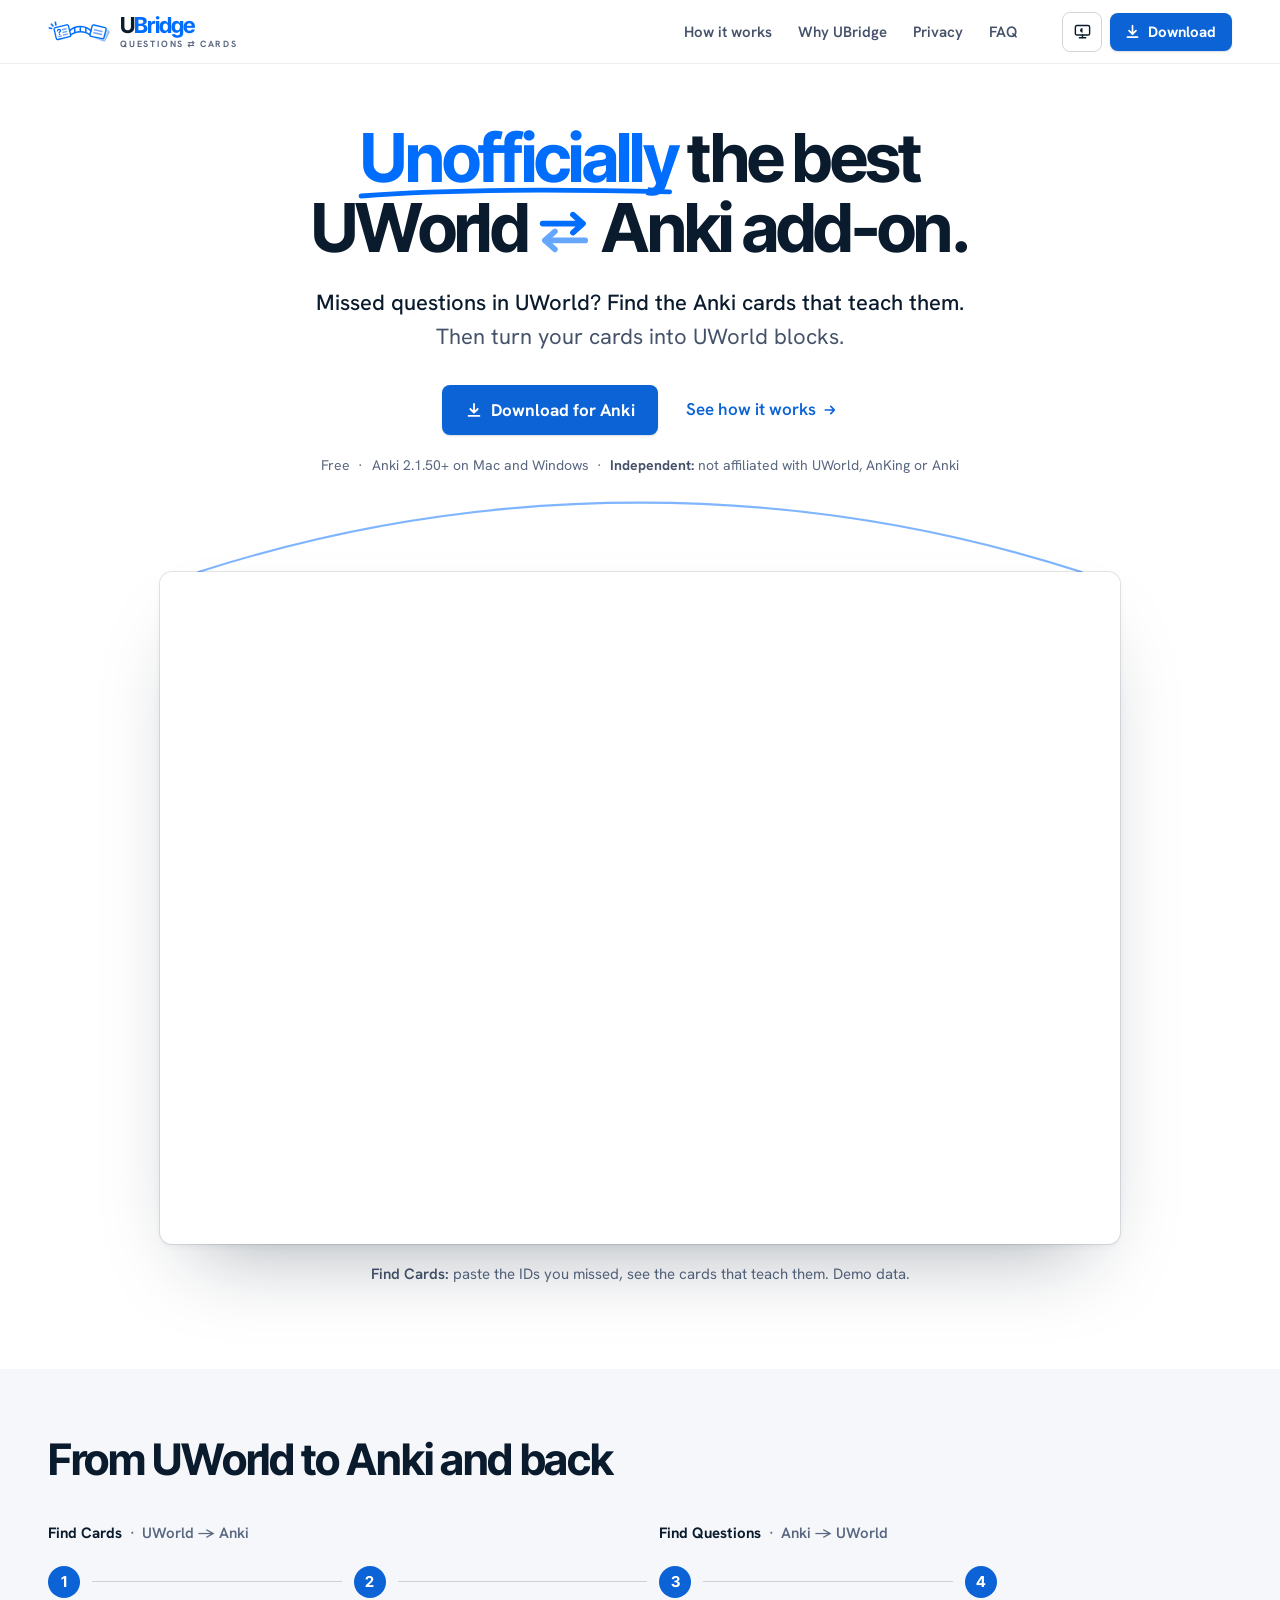
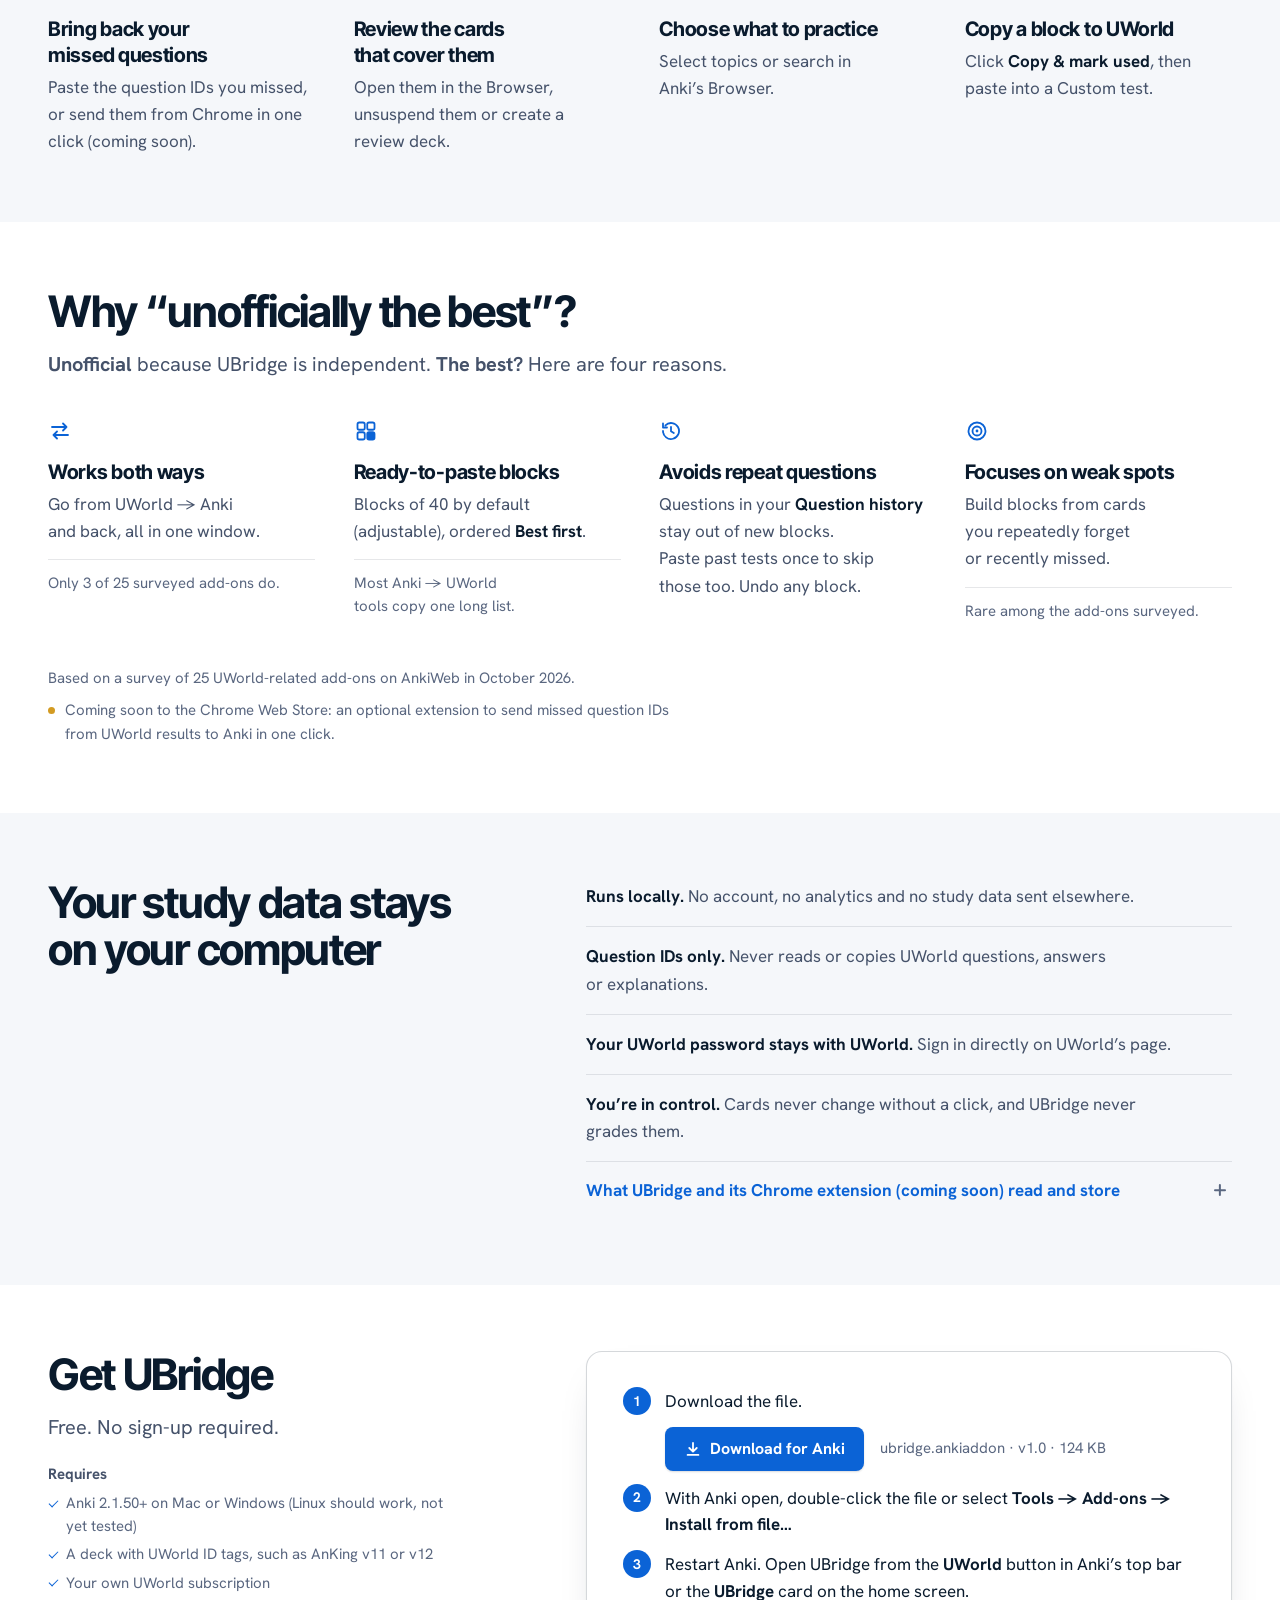
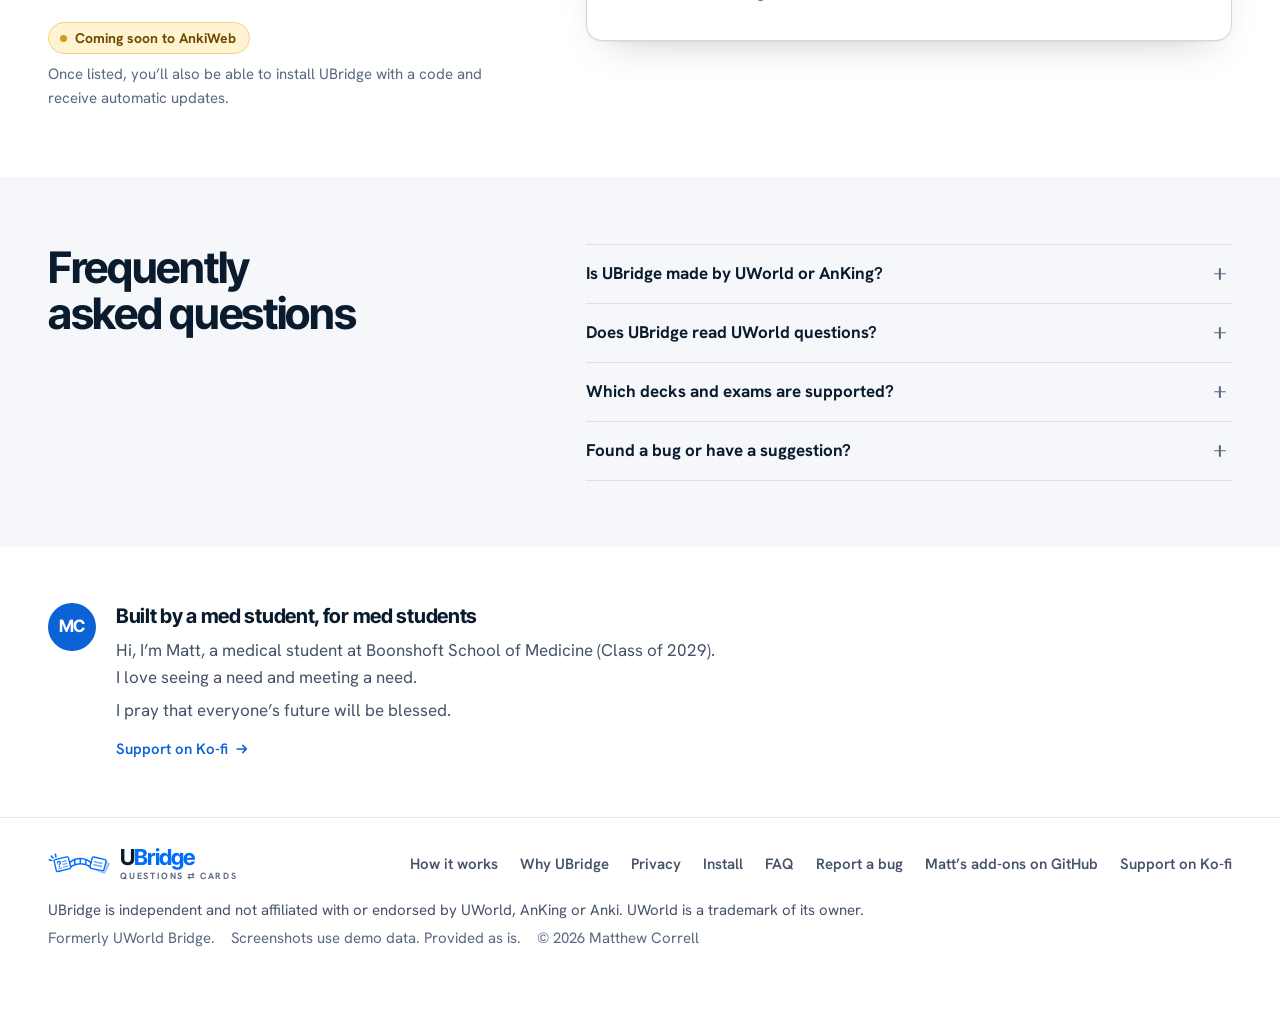
==== index.html @ 48341a90 "UWorld-first, fewer words, iPhone fixes, open at top Co-Authored-By: Claude Opus 5.5 <noreply@anthro" ====
<!doctype html>
<html lang="en">
<head>
<meta charset="utf-8">
<meta name="viewport" content="width=device-width, initial-scale=1, viewport-fit=cover">
<title>UBridge · UWorld ⇄ Anki add-on</title>
<meta name="description" content="A free Anki add-on that takes the UWorld questions you missed to the Anki cards that teach them, then turns your cards into ready-to-paste UWorld question blocks.">
<meta name="author" content="Matthew Correll">
<meta name="color-scheme" content="light dark">
<meta name="theme-color" content="#ffffff" media="(prefers-color-scheme: light)">
<meta name="theme-color" content="#08121e" media="(prefers-color-scheme: dark)">

<link rel="icon" type="image/png" sizes="32x32" href="assets/brand/favicon-32.png">
<link rel="icon" type="image/png" sizes="16x16" href="assets/brand/favicon-16.png">
<link rel="icon" type="image/png" sizes="512x512" href="assets/brand/icon-512.png">
<link rel="apple-touch-icon" sizes="180x180" href="assets/brand/apple-touch-icon.png">

<!-- GitHub Pages project site. Chat apps and social sites need the absolute og:image URL. -->
<link rel="canonical" href="https://mattccorrell-svg.github.io/ubridge/">
<meta property="og:type" content="website">
<meta property="og:site_name" content="UBridge">
<meta property="og:locale" content="en_US">
<meta property="og:url" content="https://mattccorrell-svg.github.io/ubridge/">
<meta property="og:title" content="UBridge: Unofficially the best UWorld ⇄ Anki add-on">
<meta property="og:description" content="Free and independent, not affiliated with UWorld, AnKing or Anki. Find the Anki cards behind your missed UWorld questions, then turn your cards into UWorld question blocks.">
<meta property="og:image" content="https://mattccorrell-svg.github.io/ubridge/assets/brand/og-image.png">
<meta property="og:image:type" content="image/png">
<meta property="og:image:width" content="1200">
<meta property="og:image:height" content="630">
<meta property="og:image:alt" content="UBridge logo with the line “Unofficially the best UWorld ⇄ Anki add-on” and a note: independent tool, not affiliated with UWorld, AnKing or Anki.">
<meta name="twitter:card" content="summary_large_image">
<meta name="twitter:title" content="UBridge: Unofficially the best UWorld ⇄ Anki add-on">
<meta name="twitter:description" content="Free and independent, not affiliated with UWorld, AnKing or Anki. Find the Anki cards behind your missed UWorld questions, then turn your cards into UWorld question blocks.">
<meta name="twitter:image" content="https://mattccorrell-svg.github.io/ubridge/assets/brand/og-image.png">
<meta name="twitter:image:alt" content="UBridge logo with the line “Unofficially the best UWorld ⇄ Anki add-on” and a note: independent tool, not affiliated with UWorld, AnKing or Anki.">

<link rel="preconnect" href="https://fonts.googleapis.com">
<link rel="preconnect" href="https://fonts.gstatic.com" crossorigin>
<!-- Headings use Helvetica Neue / Helvetica where the system has it; Inter Tight is the stand-in elsewhere -->
<link rel="stylesheet" href="https://fonts.googleapis.com/css2?family=Hanken+Grotesk:ital,wght@0,400..700;1,500&family=Inter+Tight:wght@600..800&family=JetBrains+Mono:wght@500..600&display=swap">
<link rel="stylesheet" href="styles.css">
<script>document.documentElement.classList.add("js");try{var t=localStorage.getItem("ub-theme");if(t==="light"||t==="dark")document.documentElement.setAttribute("data-theme",t)}catch(e){}</script>
<script src="script.js" defer></script>
</head>
<body>

<!-- Icon sprite and the UBridge mark (redrawn from assets/brand/mark.svg with theme tokens) -->
<svg class="sprite" width="0" height="0" aria-hidden="true" focusable="false">
  <defs>
    <clipPath id="ub-not-cards"><path clip-rule="evenodd" d="M-50 -50H1320V476H-50ZM151.4 148.3L385.7 90.4A15.8 15.8 0 0 1 404.9 102L450 286.5A15.8 15.8 0 0 1 438.4 305.7L202.3 362.9A15.8 15.8 0 0 1 183.2 351.2L139.8 167.3A15.8 15.8 0 0 1 151.4 148.3ZM937.1 92.8L1165.2 146.1A15.8 15.8 0 0 1 1176.9 165.6L1132.2 334.3A15.8 15.8 0 0 1 1113.6 345.7L884.3 298.2A15.8 15.8 0 0 1 872.2 278.7L918.2 104.2A15.8 15.8 0 0 1 937.1 92.8Z"/></clipPath>
    <clipPath id="ub-behind-card"><path clip-rule="evenodd" d="M-50 -50H1320V476H-50ZM943.5 65.3L1171.6 118.6A44.1 44.1 0 0 1 1204.2 172.9L1159.5 341.5A44.1 44.1 0 0 1 1107.9 373.4L878.5 325.9A44.1 44.1 0 0 1 844.8 271.4L890.8 97A44.1 44.1 0 0 1 943.5 65.3Z"/></clipPath>
  </defs>
  <symbol id="ub-mark" viewBox="0 0 1270 426">
    <g clip-path="url(#ub-behind-card)">
      <path class="mk-stack-back" d="M962.2 88.4L1240.4 193.7A33.6 33.6 0 0 1 1258.4 240.3L1176.4 400.9A33.6 33.6 0 0 1 1134.5 417L934.4 340.5A33.6 33.6 0 0 1 912.8 308.5L916.8 119.1A33.6 33.6 0 0 1 962.2 88.4Z"/>
      <path class="mk-stack-mid" d="M944.2 74.6L1224.1 165A24.8 24.8 0 0 1 1239.5 198L1164.7 379.7A24.8 24.8 0 0 1 1134.9 394.1L941.5 338.2A24.8 24.8 0 0 1 923.7 315.8L911.8 99.6A24.8 24.8 0 0 1 944.2 74.6Z"/>
    </g>
    <g class="mk-blue" fill="none">
      <g clip-path="url(#ub-not-cards)" stroke-width="30">
        <path d="M425 215A317.9 317.9 0 0 1 903 219.8" stroke-width="29.8"/>
        <path d="M448 291.6A343.9 343.9 0 0 1 877 291" stroke-width="30.9"/>
        <path d="M547.5 130.4V236.1M661.6 109.1V216.2M775.5 130V235.2"/>
      </g>
      <g stroke-width="28.3">
        <path d="M148 134.5L382.3 76.7A30 30 0 0 1 418.6 98.7L463.8 283.2A30 30 0 0 1 441.7 319.5L205.7 376.7A30 30 0 0 1 169.4 354.4L126 170.6A30 30 0 0 1 148 134.5Z"/>
        <path d="M940.3 79.1L1168.4 132.4A30 30 0 0 1 1190.6 169.3L1145.8 337.9A30 30 0 0 1 1110.8 359.6L881.4 312.1A30 30 0 0 1 858.5 275.1L904.5 100.6A30 30 0 0 1 940.3 79.1Z"/>
      </g>
      <g stroke-linecap="round">
        <path d="M151.5 23.7L160.6 76.5" stroke-width="33.1"/>
        <path d="M69 62.8L103.4 100.3" stroke-width="32.7"/>
        <path d="M25.8 139.4L74.6 151.4" stroke-width="31.7"/>
      </g>
      <path stroke-width="27.3" stroke-linecap="round" transform="translate(225 221) rotate(-15.7)" d="M-22.8 -30.3A30.8 30.8 0 0 1 35.9 -12.1C33.3 -1.2 -0.8 5.2 -0.8 21V21"/>
    </g>
    <circle class="mk-dot" cx="237.6" cy="273.3" r="14.9"/>
    <g class="mk-soft" fill="none" stroke-linecap="round">
      <path d="M297.1 176.8L370.5 157.5" stroke-width="29.9"/>
      <path d="M953.6 176.8L1106.4 211.6" stroke-width="31.9"/>
      <path d="M308.9 231.5L382.7 212" stroke-width="30"/>
      <path d="M940.3 237.9L1091 271" stroke-width="33.4"/>
      <path d="M320.1 286.5L395.4 266.6" stroke-width="30.4"/>
      <path d="M220.9 318.7L276.3 304.4" stroke-width="28.2"/>
    </g>
  </symbol>
  <symbol id="i-arrow" viewBox="0 0 20 20"><path d="M4 10h11.5M11 5.5l4.5 4.5-4.5 4.5" fill="none" stroke="currentColor" stroke-width="2" stroke-linecap="round" stroke-linejoin="round"/></symbol>
  <symbol id="i-download" viewBox="0 0 20 20"><path d="M10 3.2v9.6M5.9 8.9l4.1 4.1 4.1-4.1M4 16.6h12" fill="none" stroke="currentColor" stroke-width="2" stroke-linecap="round" stroke-linejoin="round"/></symbol>
  <symbol id="i-check" viewBox="0 0 20 20"><path d="M4.5 10.5l3.8 3.8 7.2-8.3" fill="none" stroke="currentColor" stroke-width="2.4" stroke-linecap="round" stroke-linejoin="round"/></symbol>
  <symbol id="i-copy" viewBox="0 0 20 20"><rect x="6.5" y="6.5" width="10" height="10" rx="2" fill="none" stroke="currentColor" stroke-width="1.8"/><path d="M13.5 4.5v-.5a1.5 1.5 0 0 0-1.5-1.5H5a1.5 1.5 0 0 0-1.5 1.5v7A1.5 1.5 0 0 0 5 12.5h.5" fill="none" stroke="currentColor" stroke-width="1.8"/></symbol>
  <symbol id="i-external" viewBox="0 0 20 20"><path d="M11 4h5v5M16 4l-7 7M14 12v3a1.5 1.5 0 0 1-1.5 1.5h-7A1.5 1.5 0 0 1 4 15V7.5A1.5 1.5 0 0 1 5.5 6H8" fill="none" stroke="currentColor" stroke-width="1.8" stroke-linecap="round" stroke-linejoin="round"/></symbol>
  <symbol id="i-both" viewBox="0 0 24 24"><path d="M4 8h14.5M15 4.5 18.5 8 15 11.5" fill="none" stroke="currentColor" stroke-width="1.8" stroke-linecap="round" stroke-linejoin="round"/><path d="M20 16H5.5M9 12.5 5.5 16 9 19.5" fill="none" stroke="currentColor" stroke-width="1.8" stroke-linecap="round" stroke-linejoin="round"/></symbol>
  <symbol id="i-blocks" viewBox="0 0 24 24"><rect x="3.5" y="3.5" width="7.25" height="7.25" rx="1.8" fill="none" stroke="currentColor" stroke-width="1.8"/><rect x="13.25" y="3.5" width="7.25" height="7.25" rx="1.8" fill="none" stroke="currentColor" stroke-width="1.8"/><rect x="3.5" y="13.25" width="7.25" height="7.25" rx="1.8" fill="none" stroke="currentColor" stroke-width="1.8"/><rect x="13.25" y="13.25" width="7.25" height="7.25" rx="1.8" fill="currentColor" stroke="currentColor" stroke-width="1.8"/></symbol>
  <symbol id="i-history" viewBox="0 0 24 24"><path d="M4 12a8 8 0 1 0 2.4-5.7M4 4.5V8.5h4" fill="none" stroke="currentColor" stroke-width="1.8" stroke-linecap="round" stroke-linejoin="round"/><path d="M12 8v4.3l2.8 1.8" fill="none" stroke="currentColor" stroke-width="1.8" stroke-linecap="round" stroke-linejoin="round"/></symbol>
  <symbol id="i-target" viewBox="0 0 24 24"><circle cx="12" cy="12" r="8.5" fill="none" stroke="currentColor" stroke-width="1.8"/><circle cx="12" cy="12" r="4.5" fill="none" stroke="currentColor" stroke-width="1.8"/><circle cx="12" cy="12" r="1.4" fill="currentColor"/></symbol>
</svg>

<a class="skip-link" href="#main">Skip to main content</a>

<!-- ======================= nav ======================= -->
<header class="site-header" id="top">
  <div class="container header-inner">
    <a class="wordmark" href="#top" aria-label="UBridge, back to top">
      <svg class="wm-mark" viewBox="0 0 1270 426" aria-hidden="true" focusable="false"><use href="#ub-mark"/></svg>
      <span class="wm-text" aria-hidden="true">
        <span class="wm-name"><span class="wm-u">U</span><span class="wm-b">Bridge</span></span>
        <span class="wm-tag">Questions <span class="wm-arrows">⇄</span> Cards</span>
      </span>
    </a>
    <nav class="site-nav" id="nav" aria-label="Main">
      <ul class="nav-links" id="nav-menu">
        <li><a href="#how-it-works">How it works</a></li>
        <li><a href="#compare">Why UBridge</a></li>
        <li><a href="#privacy">Privacy</a></li>
        <li><a href="#faq">FAQ</a></li>
      </ul>
    </nav>
    <div class="header-actions">
      <button class="icon-btn theme-toggle" type="button" data-mode="system" aria-label="Theme: match system" title="Change theme">
        <svg class="ti ti-system" viewBox="0 0 24 24" aria-hidden="true"><rect x="3" y="4.5" width="18" height="12" rx="2" fill="none" stroke="currentColor" stroke-width="1.8"/><path d="M8 20h8M12 16.5V20" stroke="currentColor" stroke-width="1.8" stroke-linecap="round"/><path d="M12 7.5a3 3 0 0 0 0 6z" fill="currentColor"/></svg>
        <svg class="ti ti-light" viewBox="0 0 24 24" aria-hidden="true"><circle cx="12" cy="12" r="4" fill="none" stroke="currentColor" stroke-width="1.8"/><path d="M12 2.5v2M12 19.5v2M2.5 12h2M19.5 12h2M5.3 5.3l1.4 1.4M17.3 17.3l1.4 1.4M5.3 18.7l1.4-1.4M17.3 6.7l1.4-1.4" stroke="currentColor" stroke-width="1.8" stroke-linecap="round"/></svg>
        <svg class="ti ti-dark" viewBox="0 0 24 24" aria-hidden="true"><path d="M19.5 14.5A8 8 0 0 1 9.5 4.5a8 8 0 1 0 10 10z" fill="none" stroke="currentColor" stroke-width="1.8" stroke-linejoin="round"/></svg>
      </button>
      <a class="btn btn-primary btn-sm btn-dl" data-href="downloadUrl" href="downloads/ubridge.ankiaddon" download="ubridge.ankiaddon" data-dl data-when="dl-b" aria-label="Download UBridge for Anki"><svg aria-hidden="true"><use href="#i-download"/></svg>Download</a>
      <a class="btn btn-primary btn-sm" href="#install" data-when="dl-a" hidden>Get UBridge</a>
      <button class="icon-btn menu-toggle" type="button" aria-expanded="false" aria-controls="nav-menu" aria-label="Menu">
        <svg class="mi-open" viewBox="0 0 24 24" aria-hidden="true"><path d="M4 7h16M4 12h16M4 17h16" stroke="currentColor" stroke-width="1.9" stroke-linecap="round"/></svg>
        <svg class="mi-close" viewBox="0 0 24 24" aria-hidden="true"><path d="M6 6l12 12M18 6 6 18" stroke="currentColor" stroke-width="1.9" stroke-linecap="round"/></svg>
      </button>
    </div>
  </div>
</header>

<main id="main" tabindex="-1">

<!-- ======================= hero ======================= -->
<section class="hero" id="hero" aria-labelledby="hero-title">
  <span class="anchor-alias" id="proof" aria-hidden="true"></span>
  <div class="container hero-copy">
    <h1 id="hero-title">
      <span class="h1-line"><span class="w h1-accent" style="--w:0">Unofficially<svg class="swoosh" viewBox="0 0 230 10" preserveAspectRatio="none" aria-hidden="true" focusable="false"><path pathLength="1" d="M3 7.4C55 3.2 130 1.9 227 4.4"/></svg></span> <span class="w" style="--w:1">the</span> <span class="w" style="--w:2">best</span></span>
      <span class="h1-line"><span class="w" style="--w:3">UWorld</span> <span class="w h1-arrows" style="--w:4" aria-hidden="true"><svg viewBox="0 0 48 40"><path d="M5 13h36M32 5l9 8-9 8" fill="none" stroke="currentColor" stroke-width="5" stroke-linecap="round" stroke-linejoin="round"/><path d="M43 28H7m9-8-9 8 9 8" fill="none" stroke="currentColor" stroke-width="5" stroke-linecap="round" stroke-linejoin="round" opacity=".6"/></svg></span><span class="visually-hidden">and</span> <span class="w" style="--w:5">Anki</span> <span class="w" style="--w:6">add-on.</span></span>
    </h1>
    <p class="hero-lead"><span class="lead-1"><span class="lead-q">Missed questions in UWorld?</span> <span class="lead-a">Find the Anki cards that teach them.</span></span> <span class="lead-2">Then turn your cards <span class="nobr">into UWorld blocks.</span></span></p>

    <!-- With the file to download (UB_CONFIG.downloadUrl) -->
    <div class="hero-ctas" data-when="dl-b">
      <a class="btn btn-primary btn-lg btn-cta" data-href="downloadUrl" href="downloads/ubridge.ankiaddon" download="ubridge.ankiaddon" data-dl><svg aria-hidden="true"><use href="#i-download"/></svg>Download for Anki</a>
      <a class="arrow-link hero-more" href="#how-it-works">See how it works<svg class="arrow" aria-hidden="true"><use href="#i-arrow"/></svg></a>
    </div>

    <!-- Without a file to download: AnkiWeb only -->
    <div class="hero-ctas" data-when="dl-a anki-a" hidden>
      <a class="btn btn-primary btn-lg btn-cta" href="#how-it-works">See how it works<svg class="arrow" aria-hidden="true"><use href="#i-arrow"/></svg></a>
      <span class="soon-pill">Coming soon to AnkiWeb</span>
    </div>
    <div class="hero-ctas" data-when="dl-a anki-b" hidden>
      <a class="btn btn-primary btn-lg btn-cta" href="#install">Get the install code<svg class="arrow" aria-hidden="true"><use href="#i-arrow"/></svg></a>
      <a class="arrow-link hero-more" href="#how-it-works">See how it works<svg class="arrow" aria-hidden="true"><use href="#i-arrow"/></svg></a>
    </div>
    <!-- The independence note (the "Unofficially" in the headline) and the facts, as one quiet line -->
    <ul class="facts" aria-label="About UBridge">
      <li>Free</li>
      <li>Anki 2.1.50+ on Mac and Windows</li>
      <li class="fact-indep"><strong>Independent:</strong> not affiliated with UWorld, AnKing or&nbsp;Anki</li>
    </ul>
  </div>

  <div class="container hero-visual">
    <div class="hero-shot">
      <!-- One quiet touch of the logo's bridge: a thin arch over the window -->
      <svg class="hero-arc" viewBox="0 0 1000 100" aria-hidden="true" focusable="false"><path pathLength="1" d="M40 96A1500 1500 0 0 1 960 96"/></svg>
      <!-- Phones get just the right-hand panel (74 cards found, topics), big enough to read at a glance -->
      <figure class="win">
        <picture class="only-light">
          <source media="(max-width: 599px)" type="image/webp" srcset="assets/screens/find-cards-panel-light@2x.webp 1508w" sizes="92vw" width="754" height="528">
          <source media="(max-width: 599px)" srcset="assets/screens/find-cards-panel-light@2x.png 1508w" sizes="92vw" width="754" height="528">
          <source type="image/webp" srcset="assets/screens/find-cards-light@1200.webp 1200w, assets/screens/find-cards-light@2x.webp 2400w"
                  sizes="(max-width: 599px) 92vw, (max-width: 1100px) 88vw, 960px">
          <img src="assets/screens/find-cards-light@2x.png" width="1200" height="906" loading="lazy" fetchpriority="high" decoding="async"
               alt="UBridge’s Find Cards tab: 74 Anki cards found from 12 pasted UWorld question IDs, with a Show in Browser button and the topics those cards cover.">
        </picture>
        <picture class="only-dark">
          <source media="(max-width: 599px)" type="image/webp" srcset="assets/screens/find-cards-panel-dark@2x.webp 1508w" sizes="92vw" width="754" height="528">
          <source media="(max-width: 599px)" srcset="assets/screens/find-cards-panel-dark@2x.png 1508w" sizes="92vw" width="754" height="528">
          <source type="image/webp" srcset="assets/screens/find-cards-dark@1200.webp 1200w, assets/screens/find-cards-dark@2x.webp 2400w"
                  sizes="(max-width: 599px) 92vw, (max-width: 1100px) 88vw, 960px">
          <img src="assets/screens/find-cards-dark@2x.png" width="1200" height="906" loading="lazy" fetchpriority="high" decoding="async"
               alt="UBridge’s Find Cards tab: 74 Anki cards found from 12 pasted UWorld question IDs, with a Show in Browser button and the topics those cards cover.">
        </picture>
      </figure>
      <!-- Both copies are lazy so the other theme's never downloads; the one on show loads right away -->
      <script>document.querySelectorAll(".hero-shot img").forEach(function (i) { if (i.offsetParent) i.loading = "eager"; });</script>
      <p class="hero-caption"><span class="ui">Find Cards:</span> paste the IDs you missed, see the cards that teach them. Demo data.</p>
    </div>
  </div>
</section>

<!-- ======================= how it works ======================= -->
<section class="section section--alt how" id="how-it-works" aria-labelledby="how-title">
  <span class="anchor-alias" id="loop" aria-hidden="true"></span><span class="anchor-alias" id="two-ways" aria-hidden="true"></span>
  <div class="container" data-stagger="110">
    <div class="section-head">
      <h2 class="r" id="how-title">From UWorld to Anki and back</h2>
    </div>

    <div class="steps">
      <div class="step-group">
        <h3 class="group-label r" id="fc-title"><span class="ui">Find Cards</span><span class="sep" aria-hidden="true">·</span><span class="visually-hidden">: </span><span class="dir">UWorld&nbsp;<span aria-hidden="true">→</span><span class="visually-hidden">to</span> Anki</span></h3>
        <ol class="step-list" aria-labelledby="fc-title">
          <li class="step r"><span class="step-num" aria-hidden="true">1</span><h4>Bring back your missed questions</h4><p>Paste the question IDs you missed, or send them from Chrome in one click<span data-when="chrome-a"> (coming soon)</span>.</p></li>
          <li class="step r"><span class="step-num" aria-hidden="true">2</span><h4>Review the cards that cover them</h4><p>Open them in the Browser, unsuspend them or create a review deck.</p></li>
        </ol>
      </div>
      <div class="step-group">
        <h3 class="group-label r" id="fq-title"><span class="ui">Find Questions</span><span class="sep" aria-hidden="true">·</span><span class="visually-hidden">: </span><span class="dir">Anki&nbsp;<span aria-hidden="true">→</span><span class="visually-hidden">to</span> UWorld</span></h3>
        <ol class="step-list" start="3" aria-labelledby="fq-title">
          <li class="step r"><span class="step-num" aria-hidden="true">3</span><h4>Choose what to practice</h4><p>Select topics or search in Anki’s Browser.</p></li>
          <li class="step r"><span class="step-num" aria-hidden="true">4</span><h4>Copy a block to UWorld</h4><p>Click <span class="ui">Copy &amp; mark used</span>, then paste into a Custom test.</p></li>
        </ol>
      </div>
    </div>
  </div>
</section>

<!-- ======================= why the best (old #features, #extension links land here too) ======================= -->
<section class="section why" id="compare" aria-labelledby="why-title">
  <span class="anchor-alias" id="features" aria-hidden="true"></span><span class="anchor-alias" id="extension" aria-hidden="true"></span>
  <div class="container">
    <div class="section-head">
      <h2 class="r" id="why-title">Why “unofficially the best”?</h2>
      <p class="lead r"><strong>Unofficial</strong> because UBridge is independent. <strong>The best?</strong> Here are four reasons.</p>
    </div>
    <ul class="why-grid">
      <li class="why-item r">
        <svg class="f-icon" aria-hidden="true"><use href="#i-both"/></svg>
        <h3>Works both ways</h3>
        <p>Go from UWorld&nbsp;<span aria-hidden="true">→</span><span class="visually-hidden">to</span> Anki and back, all in one window.</p>
        <p class="vs">Only 3 of 25 surveyed add-ons do.</p>
      </li>
      <li class="why-item r">
        <svg class="f-icon" aria-hidden="true"><use href="#i-blocks"/></svg>
        <h3>Ready-to-paste blocks</h3>
        <p>Blocks of 40 by default (adjustable), ordered <span class="ui">Best first</span>.</p>
        <p class="vs">Most Anki&nbsp;<span aria-hidden="true">→</span><span class="visually-hidden">to</span> UWorld tools copy one long list.</p>
      </li>
      <li class="why-item r">
        <svg class="f-icon" aria-hidden="true"><use href="#i-history"/></svg>
        <h3>Avoids repeat questions</h3>
        <p>Questions in your <span class="ui">Question&nbsp;history</span> stay out of new blocks. Paste past tests once to skip those too. Undo any block.</p>
      </li>
      <li class="why-item r">
        <svg class="f-icon" aria-hidden="true"><use href="#i-target"/></svg>
        <h3>Focuses on weak spots</h3>
        <p>Build blocks from cards you repeatedly forget or recently missed.</p>
        <p class="vs">Rare among the add-ons surveyed.</p>
      </li>
    </ul>
    <div class="why-notes r">
      <p>Based on a survey of 25 UWorld-related add-ons on AnkiWeb in October 2026.</p>
      <p class="soon-note" data-when="chrome-a">Coming soon to the Chrome Web Store: an optional extension to send missed question IDs from UWorld results to Anki in one click.</p>
      <p class="soon-note soon-note--live" data-when="chrome-b" hidden><span>Also free: the optional Chrome extension sends missed question IDs from UWorld results to Anki in one click. <a data-href="chromeStoreUrl" href="#install" target="_blank" rel="noopener">Add to Chrome<span class="visually-hidden"> (opens the Chrome Web Store)</span></a></span></p>
    </div>
  </div>
</section>

<!-- ======================= privacy ======================= -->
<section class="section section--alt privacy" id="privacy" aria-labelledby="privacy-title">
  <div class="container split">
    <div class="split-head">
      <h2 class="r" id="privacy-title">Your study data stays on your computer</h2>
    </div>
    <div class="split-body">
      <ul class="promises">
        <li class="r"><strong>Runs locally.</strong> No account, no analytics and no study data sent elsewhere.</li>
        <li class="r"><strong>Question IDs only.</strong> Never reads or copies UWorld questions, answers or explanations.</li>
        <li class="r"><strong>Your UWorld password stays with UWorld.</strong> Sign in directly on UWorld’s page.</li>
        <li class="r"><strong>You’re in control.</strong> Cards never change without a click, and UBridge never grades them.</li>
      </ul>
      <details class="disclosure r" id="privacy-extension">
        <summary><span>What UBridge and its Chrome extension<span data-when="chrome-a"> (coming soon)</span> read and store</span><span class="pm" aria-hidden="true"></span></summary>
        <div class="disclosure-body">
          <p>When clicked, the extension reads question IDs and whether each was right, wrong or marked. To identify logged tests, it also reads each test’s name, ID and date, plus the UWorld subscription number in the page URL, from UWorld’s results and Previous Tests pages. It never stores or sends question text, answers or explanations, and communicates only with Anki on your computer.</p>
          <p>Button settings are stored in Chrome and may sync with your Google account if Chrome sync is enabled. Chrome also stores locally: recent UWorld test names and dates, so sent tests retain their dates; logged-test records, so status dots remain visible when Anki is closed (set <span class="ui">Logged marks</span> to Off in the popup to delete them); and your UWorld course URL. Question IDs are not stored.</p>
          <p>The connection requires enabling <span class="ui">Connect the UBridge Chrome extension</span> in UBridge’s <span class="ui">Settings</span>. It listens only on <span class="mono">127.0.0.1</span>, responds only to the UBridge extension and cannot add, edit or delete cards.</p>
          <p>In UBridge, Question history is saved locally. The optional UWorld window retains your UWorld sign-in on this computer. On shared computers, use UWorld in your regular browser instead.</p>
        </div>
      </details>
    </div>
  </div>
</section>

<!-- ======================= install ======================= -->
<section class="section install" id="install" aria-labelledby="install-title">
  <div class="container split">
    <div class="split-head">
      <h2 class="r" id="install-title">Get UBridge</h2>
      <p class="lead r">Free. No sign-up required.</p>
      <div class="requirements r">
        <p><strong>Requires</strong></p>
        <ul>
          <li>Anki 2.1.50+ on Mac or Windows (Linux should work, not yet&nbsp;tested)</li>
          <li>A deck with UWorld ID tags, such as AnKing v11&nbsp;or&nbsp;v12</li>
          <li>Your own UWorld subscription</li>
        </ul>
      </div>
    </div>

    <div class="split-body">
      <div class="install-card install-card--anki r r--lift">
        <!-- On AnkiWeb (UB_CONFIG.ankiwebId): the install code comes first, since that copy updates itself -->
        <div class="state" data-when="anki-b" hidden>
          <span class="badge badge--live">On AnkiWeb, with automatic updates</span>
          <div class="code-box">
            <code id="install-code" data-fill="ankiwebId"></code>
            <button class="btn btn-primary copy-btn" type="button" data-copy-target="install-code" aria-label="Copy install code">
              <svg class="copy-icon" aria-hidden="true"><use href="#i-copy"/></svg>
              <svg class="ok-icon" aria-hidden="true"><use href="#i-check"/></svg>
              <span class="copy-label">Copy code</span>
            </button>
          </div>
          <p class="copy-status" role="status" aria-live="polite"></p>
          <ol class="install-steps">
            <li>In Anki, open <b>Tools&nbsp;<span aria-hidden="true">→</span><span class="visually-hidden">to</span> <span class="nobr">Add-ons&nbsp;<span aria-hidden="true">→</span></span><span class="visually-hidden">to</span> Get&nbsp;Add-ons…</b></li>
            <li>Paste code <b class="mono" data-fill="ankiwebId"></b> and click <b>OK</b>.</li>
            <li>Restart Anki. Open UBridge from the <b>UWorld</b> button in Anki’s top bar or the <b>UBridge</b> card on the home screen.</li>
          </ol>
          <div class="card-links">
            <a data-href="ankiweb" href="#install" target="_blank" rel="noopener">View on AnkiWeb <svg aria-hidden="true"><use href="#i-external"/></svg></a>
          </div>
          <p class="small-note">Installed UBridge from a file before? Install it from AnkiWeb and the old copy steps aside. Your Question history comes along.</p>
        </div>

        <!-- The file (UB_CONFIG.downloadUrl) -->
        <div class="state" data-when="dl-b">
          <h3 class="state-label" data-when="anki-b" hidden>Or install it from the file</h3>
          <ol class="install-steps install-steps--dl">
            <li>
              <span>Download the file.</span>
              <span class="dl-row">
                <a class="btn btn-primary" data-href="downloadUrl" href="downloads/ubridge.ankiaddon" download="ubridge.ankiaddon" data-dl><svg aria-hidden="true"><use href="#i-download"/></svg>Download for Anki</a>
                <span class="dl-file">ubridge.ankiaddon · v<span data-fill="downloadVersion">1.0</span> · <span data-fill="downloadSize">124 KB</span></span>
              </span>
            </li>
            <li>With Anki open, double-click the file or select <b>Tools&nbsp;<span aria-hidden="true">→</span><span class="visually-hidden">to</span> <span class="nobr">Add-ons&nbsp;<span aria-hidden="true">→</span></span><span class="visually-hidden">to</span> Install&nbsp;from&nbsp;file…</b></li>
            <li>Restart Anki. Open UBridge from the <b>UWorld</b> button in Anki’s top bar or the <b>UBridge</b> card on the home screen.</li>
          </ol>
          <p class="dl-status" role="status" aria-live="polite"></p>
        </div>

        <!-- Not on AnkiWeb, and no file to download -->
        <div class="state" data-when="dl-a anki-a" hidden>
          <span class="soon-pill">Coming soon to AnkiWeb</span>
          <p class="body">When it’s on AnkiWeb, the install code will appear right here.</p>
        </div>
      </div>

      <!-- The Chrome extension, once it's on the Chrome Web Store (UB_CONFIG.chromeStoreUrl) -->
      <div class="ext-install r" data-when="chrome-b" hidden>
        <h3>Optional: UBridge for Chrome</h3>
        <ol class="install-steps">
          <li>Add UBridge to Chrome from the Chrome Web Store.</li>
          <li>In Anki, open <b>UBridge&nbsp;<span aria-hidden="true">→</span><span class="visually-hidden">to</span> Settings…</b> and turn on <b>Connect the UBridge Chrome extension</b>.</li>
          <li>With Anki open, click the UBridge icon in Chrome. It should say <b>Connected to Anki</b>.</li>
        </ol>
        <a class="btn btn-secondary" data-href="chromeStoreUrl" href="#install" target="_blank" rel="noopener">Add to Chrome <svg aria-hidden="true"><use href="#i-external"/></svg></a>
        <p class="small-note">Free and optional. Works with Chrome 102 or newer.</p>
        <p class="small-note" data-when="anki-b">Not connecting? Update UBridge in Anki with <b>Tools&nbsp;<span aria-hidden="true">→</span><span class="visually-hidden">to</span> <span class="nobr">Add-ons&nbsp;<span aria-hidden="true">→</span></span><span class="visually-hidden">to</span> Check for Updates</b>.</p>
        <p class="small-note" data-when="dl-b anki-a">Not connecting? Download UBridge again, install it the same way, then restart Anki.</p>
      </div>
    </div>

    <!-- Not on AnkiWeb yet (beside the card on wide screens, under it on phones) -->
    <p class="soon-line r" data-when="dl-b anki-a"><span class="soon-pill">Coming soon to AnkiWeb</span> <span>Once listed, you’ll also be able to install UBridge with a code and receive automatic updates.</span></p>
  </div>
</section>

<!-- ======================= faq ======================= -->
<section class="section section--alt faq" id="faq" aria-labelledby="faq-title">
  <div class="container split">
    <div class="split-head">
      <h2 class="r" id="faq-title">Frequently asked questions</h2>
    </div>
    <div class="split-body faq-list">
      <details class="r">
        <summary>Is UBridge made by UWorld or AnKing?<span class="pm" aria-hidden="true"></span></summary>
        <div class="faq-body"><p>No. UBridge is an independent tool built by a med student, not affiliated with or endorsed by UWorld, AnKing or Anki. It uses only the UWorld question IDs already tagged in your deck.</p></div>
      </details>
      <details class="r">
        <summary>Does UBridge read UWorld questions?<span class="pm" aria-hidden="true"></span></summary>
        <div class="faq-body"><p>No. The add-on never reads, copies or stores UWorld questions, answers or explanations. It uses only question IDs from your cards’ tags. The Chrome extension<span data-when="chrome-a"> (coming soon)</span> reads question IDs and whether each was right, wrong or marked, never question text. See <a href="#privacy-extension">Privacy</a> for everything it reads and stores.</p></div>
      </details>
      <details class="r">
        <summary>Which decks and exams are supported?<span class="pm" aria-hidden="true"></span></summary>
        <div class="faq-body"><p>Any deck with notes tagged by UWorld question ID. AnKing’s UWorld tags for Step 1, Step 2 CK, Step 3, COMLEX and MCAT work without setup, including v11 and v12 Step decks. Using different tags? Configure them in <b>Settings&nbsp;<span aria-hidden="true">→</span><span class="visually-hidden">to</span> Advanced options</b>. UWorld only; no AMBOSS or NBME support. Runs in desktop Anki, not AnkiMobile, AnkiDroid or AnkiWeb. Nothing appears during card reviews.</p></div>
      </details>
      <details class="r">
        <summary>Found a bug or have a suggestion?<span class="pm" aria-hidden="true"></span></summary>
        <div class="faq-body"><p><a data-href="issuesUrl" href="https://github.com/mattccorrell-svg/anki-addons/issues">Open a GitHub issue</a> so I can respond. Include your Anki version and the steps you took.</p></div>
      </details>
    </div>
  </div>
</section>

<!-- ======================= creator ======================= -->
<section class="section creator" id="creator" aria-labelledby="creator-title">
  <div class="container creator-inner r">
    <span class="avatar" aria-hidden="true">MC</span>
    <div class="creator-text">
      <h2 class="creator-title" id="creator-title">Built by a med student, for med students</h2>
      <p class="note">Hi, I’m Matt, a medical student at Boonshoft School of Medicine (Class of 2029). <span class="line">I love seeing a need and meeting a need.</span></p>
      <p class="faith">I pray that everyone’s future will be blessed.</p>
      <p class="support"><a class="arrow-link" data-href="kofiUrl" href="https://ko-fi.com/mccorrell" target="_blank" rel="noopener">Support on Ko-fi<svg class="arrow" aria-hidden="true"><use href="#i-arrow"/></svg></a></p>
    </div>
  </div>
</section>

</main>

<!-- ======================= footer ======================= -->
<footer class="site-footer" id="footer">
  <div class="container">
    <div class="footer-top">
      <a class="wordmark" href="#top" aria-label="UBridge, back to top">
        <svg class="wm-mark" viewBox="0 0 1270 426" aria-hidden="true" focusable="false"><use href="#ub-mark"/></svg>
        <span class="wm-text" aria-hidden="true">
          <span class="wm-name"><span class="wm-u">U</span><span class="wm-b">Bridge</span></span>
          <span class="wm-tag">Questions <span class="wm-arrows">⇄</span> Cards</span>
        </span>
      </a>
      <nav aria-label="Footer">
        <ul class="footer-links">
          <li><a href="#how-it-works">How it works</a></li>
          <li><a href="#compare">Why UBridge</a></li>
          <li><a href="#privacy">Privacy</a></li>
          <li><a href="#install">Install</a></li>
          <li><a href="#faq">FAQ</a></li>
          <li><a data-href="issuesUrl" href="https://github.com/mattccorrell-svg/anki-addons/issues">Report a bug</a></li>
          <li><a data-href="githubUrl" href="https://github.com/mattccorrell-svg/anki-addons">Matt’s add-ons on GitHub</a></li>
          <li><a data-href="kofiUrl" href="https://ko-fi.com/mccorrell">Support on Ko-fi</a></li>
        </ul>
      </nav>
    </div>
    <div class="footer-legal">
      <p class="disclaimer">UBridge is independent and not affiliated with or endorsed by UWorld, AnKing or Anki. UWorld is a trademark of its owner.</p>
      <p class="small"><span>Formerly UWorld Bridge.</span> <span>Screenshots use demo data. Provided as is.</span> <span>© 2026 Matthew Correll</span></p>
    </div>
  </div>
</footer>

</body>
</html>
---- styles.css ----
/* ==========================================================================
   UBridge
   Calm by design: whitespace separates things, one blue accent, few frames
   (the hero window and the install card).
   The page moves gently: the hero plays once on load, and sections fade up
   as they scroll in (see "Motion" at the end).
   ========================================================================== */

:root {
  /* ---- Page (light) ---- */
  --paper:   #ffffff;
  --paper-2: #f5f7fa;   /* the two or three alternate sections */
  --surface: #ffffff;   /* the install card, the hero window */
  --ink:     #0a1b2d;   /* the logo's navy, used as text */
  --muted:   #45526a;   /* secondary text */
  --soft:    #5a6780;   /* captions, notes */
  --accent:  #0b63d6;   /* links, icons */
  --line:    rgba(10, 27, 45, .1);
  --line-strong: rgba(10, 27, 45, .17);

  --btn: #0b63d6;                  /* button fill, white text 5.6:1 */
  --btn-hover: #0956bb;
  --btn2-bg: #ffffff;
  --btn2-line: rgba(10, 27, 45, .18);
  --ok: #0f7543;                   /* "done" text */
  --ok-btn: #0f7543;               /* green button fill, white text 5.8:1 */
  --ok-soft: #e1f4ea;
  --amber-ink: #6e4a00;
  --amber-bg: #fff3d1;
  --amber-line: #f0d48a;
  --amber-dot: #d39b22;

  --frame-line: rgba(10, 27, 45, .1);
  --frame-shadow: 0 1px 2px rgba(10, 27, 45, .05), 0 18px 40px -22px rgba(10, 27, 45, .28);
  --hero-shadow: 0 2px 6px rgba(10, 27, 45, .06), 0 40px 80px -36px rgba(10, 27, 45, .36);
  --lift-shadow: 0 2px 4px rgba(10, 27, 45, .05), 0 24px 48px -24px rgba(10, 27, 45, .3);
  --show-light: block;
  --show-dark: none;

  --header-bg: rgba(255, 255, 255, .8);
  --header-line: rgba(10, 27, 45, .08);
  --hover: rgba(10, 27, 45, .05);

  /* ---- The bridge and the headline accent ---- */
  --headline-accent: #006dfd;      /* "Unofficially", large text */
  --arc: #006dfd;
  --arc-soft: #75abfa;
  --hero-arc: rgba(0, 109, 253, .5);   /* the thin arch over the hero window */
  --stack-back: #90bbfa;
  --stack-mid: #c1d8fb;

  /* ---- Type: five sizes ---- */
  --font-display: "Helvetica Neue", "Inter Tight", Helvetica, Arial, sans-serif;
  --font-text: "Hanken Grotesk", ui-sans-serif, system-ui, -apple-system, "Segoe UI", "Helvetica Neue", Arial, sans-serif;
  --font-mono: "JetBrains Mono", ui-monospace, "SF Mono", Menlo, Consolas, "Liberation Mono", monospace;
  --fs-small: .9375rem;
  --fs-body: 1.0625rem;
  --fs-h3: 1.25rem;                /* also the lead size */
  --fs-h2: clamp(1.875rem, 1.35rem + 1.7vw, 2.75rem);
  --fs-h1: clamp(2.375rem, 1.25rem + 3.7vw, 4.25rem);

  /* ---- Space, radius, layout, motion ---- */
  --r-1: 5px; --r-2: 8px; --r-3: 12px; --r-card: 16px; --r-pill: 999px;
  --gutter: clamp(16px, 5vw, 48px);
  /* the gutter, or the notch / rounded-corner inset if that's wider (iPhone in landscape) */
  --side: max(var(--gutter), env(safe-area-inset-left, 0px), env(safe-area-inset-right, 0px));
  --safe-top: env(safe-area-inset-top, 0px);
  --max: 1200px;
  --header-h: 64px;
  --section-y: clamp(52px, 5.2vw, 72px);
  --head-gap: clamp(28px, 3.2vw, 40px);
  --ease: cubic-bezier(.2, .7, .2, 1);
}

/* ---- Dark theme: the system preference, unless the visitor picked light ---- */
@media (prefers-color-scheme: dark) {
  :root:not([data-theme="light"]) {
    --paper:   #08121e;
    --paper-2: #0c1828;
    --surface: #101e30;
    --ink:     #e8eef7;
    --muted:   #b3bfd2;
    --soft:    #98a6bd;
    --accent:  #6cb0ff;
    --line:    rgba(200, 218, 245, .1);
    --line-strong: rgba(200, 218, 245, .17);
    --btn: #1a6ae0;
    --btn-hover: #1560cc;
    --btn2-bg: #101e30;
    --btn2-line: rgba(200, 218, 245, .22);
    --ok: #43d494;
    --ok-btn: #12804b;
    --ok-soft: #0f2f25;
    --amber-ink: #f6cd6e;
    --amber-bg: #2e2309;
    --amber-line: #5c4611;
    --amber-dot: #f0b43c;
    --frame-line: rgba(255, 255, 255, .1);
    --frame-shadow: 0 1px 2px rgba(0, 0, 0, .3), 0 20px 44px -22px rgba(0, 0, 0, .75);
    --hero-shadow: 0 2px 6px rgba(0, 0, 0, .3), 0 40px 80px -30px rgba(0, 0, 0, .75);
    --lift-shadow: 0 2px 4px rgba(0, 0, 0, .3), 0 24px 48px -22px rgba(0, 0, 0, .8);
    --show-light: none;
    --show-dark: block;
    --header-bg: rgba(8, 18, 30, .78);
    --header-line: rgba(200, 218, 245, .1);
    --hover: rgba(255, 255, 255, .06);
    --headline-accent: #8cbcff;
    --arc: #1f78ff;
    --arc-soft: #75abfa;
    --hero-arc: rgba(117, 171, 250, .5);
    --stack-back: rgba(31, 120, 255, .42);
    --stack-mid: rgba(31, 120, 255, .26);
    color-scheme: dark;
  }
}
:root[data-theme="dark"] {
    --paper:   #08121e;
    --paper-2: #0c1828;
    --surface: #101e30;
    --ink:     #e8eef7;
    --muted:   #b3bfd2;
    --soft:    #98a6bd;
    --accent:  #6cb0ff;
    --line:    rgba(200, 218, 245, .1);
    --line-strong: rgba(200, 218, 245, .17);
    --btn: #1a6ae0;
    --btn-hover: #1560cc;
    --btn2-bg: #101e30;
    --btn2-line: rgba(200, 218, 245, .22);
    --ok: #43d494;
    --ok-btn: #12804b;
    --ok-soft: #0f2f25;
    --amber-ink: #f6cd6e;
    --amber-bg: #2e2309;
    --amber-line: #5c4611;
    --amber-dot: #f0b43c;
    --frame-line: rgba(255, 255, 255, .1);
    --frame-shadow: 0 1px 2px rgba(0, 0, 0, .3), 0 20px 44px -22px rgba(0, 0, 0, .75);
    --hero-shadow: 0 2px 6px rgba(0, 0, 0, .3), 0 40px 80px -30px rgba(0, 0, 0, .75);
    --lift-shadow: 0 2px 4px rgba(0, 0, 0, .3), 0 24px 48px -22px rgba(0, 0, 0, .8);
    --show-light: none;
    --show-dark: block;
    --header-bg: rgba(8, 18, 30, .78);
    --header-line: rgba(200, 218, 245, .1);
    --hover: rgba(255, 255, 255, .06);
    --headline-accent: #8cbcff;
    --arc: #1f78ff;
    --arc-soft: #75abfa;
    --hero-arc: rgba(117, 171, 250, .5);
    --stack-back: rgba(31, 120, 255, .42);
    --stack-mid: rgba(31, 120, 255, .26);
    color-scheme: dark;
}
:root[data-theme="light"] { color-scheme: light; }

/* ==========================================================================
   Base
   ========================================================================== */
*, *::before, *::after { box-sizing: border-box; }
[hidden] { display: none !important; }

html {
  background: var(--paper);
  -webkit-text-size-adjust: 100%;
  text-size-adjust: 100%;
  scroll-padding-top: calc(var(--header-h) + var(--safe-top) + 16px);
}

body {
  margin: 0;
  background: var(--paper);
  color: var(--ink);
  font-family: var(--font-text);
  font-size: var(--fs-body);
  line-height: 1.6;
  font-kerning: normal;
  -webkit-font-smoothing: antialiased;
  -moz-osx-font-smoothing: grayscale;
  overflow-x: hidden;                /* Safari before 16, which lacks clip */
  overflow-x: clip;
}

img, svg, picture { max-width: 100%; }
img { display: block; height: auto; }
picture img { width: 100%; }
h1, h2, h3, h4, p, ul, ol, figure { margin: 0; }
ul, ol { padding: 0; }
a {
  color: var(--accent);
  text-underline-offset: .18em; text-decoration-thickness: 1px;
  text-decoration-color: color-mix(in srgb, currentColor 45%, transparent);
  transition: color .25s var(--ease), text-decoration-color .25s var(--ease);
}
@media (hover: hover) { a:hover { text-decoration-color: currentColor; } }
strong, b { font-weight: 700; }
button { font: inherit; color: inherit; }
.sprite { position: absolute; width: 0; height: 0; overflow: hidden; }

/* The mark's colours, as tokens */
.mk-blue { stroke: var(--arc); }
.mk-dot { fill: var(--arc); }
.mk-soft { stroke: var(--arc-soft); }
.mk-stack-back { fill: var(--stack-back); }
.mk-stack-mid { fill: var(--stack-mid); }

:focus-visible {
  outline: 3px solid var(--accent);
  outline-offset: 3px;
  border-radius: 4px;
}
main:focus, [tabindex="-1"]:focus { outline: none; }

.visually-hidden {
  position: absolute !important;
  width: 1px; height: 1px;
  margin: -1px; padding: 0; border: 0;
  overflow: hidden; clip: rect(0 0 0 0); clip-path: inset(50%);
  white-space: nowrap;
}
.anchor-alias { position: absolute; top: 0; left: 0; width: 1px; height: 1px; }   /* old #loop, #two-ways, #proof links land here */

.skip-link {
  position: absolute; left: 16px; top: -100px; z-index: 100;
  background: var(--surface); color: var(--ink);
  padding: 10px 16px; border-radius: var(--r-2);
  font-weight: 600; box-shadow: var(--lift-shadow);
}
.skip-link:focus { top: calc(env(safe-area-inset-top, 0px) + 12px); }

.container {
  width: min(100% - 2 * var(--side), var(--max));
  margin-inline: auto;
}

/* Theme-swapped screenshots: one copy shows, the other is display:none (not read twice, not downloaded) */
.only-light { display: var(--show-light); }
.only-dark { display: var(--show-dark); }

/* ==========================================================================
   Type
   ========================================================================== */
h1, h2, h3, h4 {
  font-family: var(--font-display);
  font-weight: 700;
  text-wrap: balance;
}
h1, h2 { letter-spacing: -0.03em; line-height: 1.08; }
h2 { font-size: var(--fs-h2); }
h3, h4 { font-size: var(--fs-h3); line-height: 1.3; letter-spacing: -0.015em; }
p { text-wrap: pretty; }
.lead { font-size: var(--fs-h3); line-height: 1.5; color: var(--muted); text-wrap: balance; }

/* App UI labels (Find Questions, Copy & mark used...) */
.ui { font-weight: 700; color: var(--ink); }
.mono { font-family: var(--font-mono); font-size: .92em; }
.nobr { white-space: nowrap; }
kbd {
  font-family: var(--font-mono); font-size: .85em;
  padding: .05em .4em; border-radius: var(--r-1);
  border: 1px solid var(--line-strong); border-bottom-width: 2px; background: var(--surface);
  white-space: nowrap;
}

/* ==========================================================================
   Buttons, links, pills
   ========================================================================== */
.btn {
  -webkit-appearance: none; appearance: none;
  -webkit-tap-highlight-color: transparent;    /* the press itself shows (scale) */
  display: inline-flex; align-items: center; justify-content: center; gap: 8px;
  min-height: 44px;
  padding: 10px 18px;
  border-radius: var(--r-2);
  font-family: var(--font-text);
  font-weight: 700;
  font-size: 1rem;
  line-height: 1.2;
  text-decoration: none;
  white-space: nowrap;
  border: 1px solid transparent;
  cursor: pointer;
  transition: background-color .3s var(--ease), border-color .3s var(--ease), color .3s var(--ease),
              transform .35s var(--ease), box-shadow .35s var(--ease);
}
.btn svg { width: 18px; height: 18px; flex: none; }
.btn-primary { background: var(--btn); color: #fff; box-shadow: 0 1px 2px rgba(10, 27, 45, .16); }
.btn-secondary { background: var(--btn2-bg); color: var(--ink); border-color: var(--btn2-line); }
.btn-lg { min-height: 50px; padding: 12px 22px; font-size: 1.0625rem; }
.btn-sm { min-height: 38px; padding: 7px 15px; font-size: .9375rem; }
.btn:active { transform: scale(.98); transition-duration: .12s; }
@media (hover: hover) {
  .btn:hover { transform: translateY(-1px); }
  .btn-primary:hover { background: var(--btn-hover); box-shadow: 0 10px 22px -12px color-mix(in srgb, var(--btn) 85%, transparent); }
  .btn-secondary:hover { border-color: var(--accent); color: var(--accent); }
  .btn:active { transform: scale(.98); }
}

/* The arrow that nudges forward on hover */
.arrow { transition: transform .4s var(--ease); }
.btn .arrow { width: 18px; height: 18px; margin-right: -3px; }
@media (hover: hover) { .btn:hover .arrow, .arrow-link:hover .arrow { transform: translateX(3px); } }
.arrow-link { display: inline-flex; align-items: center; gap: 6px; font-weight: 600; text-decoration: none; }
.arrow-link .arrow { width: 16px; height: 16px; flex: none; }
.arrow-link:active { text-decoration: underline; }
@media (hover: hover) { .arrow-link:hover { text-decoration: underline; } }

/* The main call to action: a soft sheen sweeps across once per hover */
.btn-cta { position: relative; overflow: hidden; }
.btn-cta::after {
  content: ""; position: absolute; inset: 0; pointer-events: none;
  background: linear-gradient(100deg, transparent 25%, rgba(255, 255, 255, .26) 50%, transparent 75%);
  transform: translateX(-110%);
}
@media (hover: hover) {
  .btn-cta:hover::after { transform: translateX(110%); transition: transform .9s var(--ease); }
}

.soon-pill {
  display: inline-flex; align-items: center; gap: 8px;
  width: fit-content; max-width: 100%;
  font-family: var(--font-text);
  font-size: .875rem; font-weight: 700; line-height: 1.3;
  padding: 6px 13px 6px 11px;
  border-radius: var(--r-pill);
  color: var(--amber-ink);
  background: var(--amber-bg);
  border: 1px solid var(--amber-line);
}
.soon-pill::before { content: ""; width: 7px; height: 7px; border-radius: 50%; background: var(--amber-dot); flex: none; }
.badge {
  display: inline-flex; align-items: center; gap: 8px;
  font-size: .875rem; font-weight: 700;
  padding: 6px 13px 6px 11px;
  border-radius: var(--r-pill);
  width: fit-content; max-width: 100%;
}
.badge--live { color: var(--ok); border: 1px solid color-mix(in srgb, var(--ok) 40%, transparent); background: var(--ok-soft); }
.badge--live::before { content: ""; width: 7px; height: 7px; border-radius: 50%; background: var(--ok); flex: none; }

/* ==========================================================================
   Header (follows the theme, blurred)
   ========================================================================== */
.site-header {
  position: sticky;
  top: 0;
  z-index: 50;
  height: calc(var(--header-h) + var(--safe-top));
  padding-top: var(--safe-top);      /* a home-screen web app draws under the status bar */
  background: var(--header-bg);
  -webkit-backdrop-filter: saturate(160%) blur(16px);
  backdrop-filter: saturate(160%) blur(16px);
  border-bottom: 1px solid var(--header-line);
}
.header-inner { height: 100%; display: flex; align-items: center; gap: 24px; }

.wordmark {
  display: inline-flex; align-items: center; gap: 10px;
  text-decoration: none; color: inherit;
  margin-right: auto;
  border-radius: 6px;
}
.wm-mark { width: 62px; height: 21px; flex: none; overflow: visible; transition: transform .5s cubic-bezier(.3, 1.5, .5, 1); transform-origin: 50% 60%; }
@media (hover: hover) { .wordmark:hover .wm-mark { transform: rotate(-6deg) translateY(-1px); } }
.wm-text { display: inline-flex; flex-direction: column; line-height: 1; gap: 4px; }
.wm-name { font-family: var(--font-display); font-weight: 700; font-size: 1.375rem; letter-spacing: -0.035em; }
.wm-u { color: var(--ink); }
.wm-b { color: var(--arc); }
.wm-tag {
  font-size: .5625rem; font-weight: 700; letter-spacing: .2em; text-transform: uppercase;
  color: var(--soft);
  display: inline-flex; align-items: center; gap: .35em;
}
.wm-arrows { display: inline-block; transition: transform .6s cubic-bezier(.3, 1.4, .5, 1); }
@media (hover: hover) { .wordmark:hover .wm-arrows { transform: rotate(180deg); } }

.site-nav { position: relative; }
.nav-links { list-style: none; display: flex; gap: 2px; }
.nav-links a {
  display: inline-flex; align-items: center;
  min-height: 40px; padding: 8px 12px;
  border-radius: var(--r-2);
  color: var(--muted); text-decoration: none;
  font-weight: 600; font-size: var(--fs-small); white-space: nowrap;
}
@media (hover: hover) { .nav-links a:hover { color: var(--ink); } }
/* The underline that slides to the hovered link (script.js places it) */
.nav-ink {
  position: absolute; left: 0; bottom: 3px;
  width: 100px; height: 2px; border-radius: 2px;
  background: var(--accent);
  transform-origin: 0 50%;
  transform: translateX(var(--x, 0)) scaleX(var(--s, 0));
  opacity: 0;
  pointer-events: none;
  transition: transform .45s var(--ease), opacity .3s var(--ease);
}
.nav-ink.is-on { opacity: 1; }
.nav-ink.is-jump { transition: opacity .3s var(--ease); }
.header-actions { display: flex; align-items: center; gap: 8px; margin-left: 8px; }
.btn-dl { gap: 7px; padding-inline: 13px 15px; }
.btn-dl svg { width: 17px; height: 17px; }

.icon-btn {
  -webkit-appearance: none; appearance: none;
  -webkit-tap-highlight-color: transparent;
  padding: 0;
  width: 40px; height: 40px;
  display: inline-grid; place-items: center;
  border-radius: var(--r-2);
  border: 1px solid var(--btn2-line);
  background: transparent; color: var(--ink);
  cursor: pointer;
  transition: background-color .25s var(--ease), border-color .25s var(--ease);
}
.icon-btn:active { background: var(--hover); }
@media (hover: hover) { .icon-btn:hover { background: var(--hover); } }
.icon-btn svg { width: 19px; height: 19px; }
/* Theme toggle: the three icons share one cell and cross-fade */
.theme-toggle .ti {
  grid-area: 1 / 1;
  opacity: 0; transform: rotate(-60deg) scale(.6);
  transition: opacity .35s var(--ease), transform .5s var(--ease);
}
.theme-toggle[data-mode="system"] .ti-system,
.theme-toggle[data-mode="light"] .ti-light,
.theme-toggle[data-mode="dark"] .ti-dark { opacity: 1; transform: none; }
html:not(.js) .theme-toggle { display: none; }          /* it needs JS to work */
.menu-toggle { display: none; }
.menu-toggle .mi-close { display: none; }
.menu-toggle[aria-expanded="true"] .mi-open { display: none; }
.menu-toggle[aria-expanded="true"] .mi-close { display: block; }

@media (max-width: 919px) {
  .header-inner { gap: 12px; }
  .site-nav { order: 3; }
  .nav-ink { display: none; }
  /* Without JS, the links stay visible as a scrollable row under the bar */
  html:not(.js) .site-header { height: auto; }
  html:not(.js) .header-inner { flex-wrap: wrap; padding-block: 10px 4px; }
  html:not(.js) .site-nav { width: 100%; }
  html:not(.js) .nav-links { flex-wrap: wrap; margin-inline: -10px; }
  html:not(.js) .nav-links a { padding-inline: 10px; }
  .js .menu-toggle { display: inline-grid; }
  .js .site-nav {
    position: absolute; left: 0; right: 0; top: 100%;
    background: var(--surface);         /* solid: a nested backdrop-filter can't blur through the header's */
    border-bottom: 1px solid var(--line);
    box-shadow: 0 24px 40px -16px rgba(3, 12, 24, .3);
    padding: 8px var(--side) 16px;
    display: none;
  }
  .js .site-header.menu-open .site-nav { display: block; animation: ub-menu .35s var(--ease); }
  .js .nav-links { flex-direction: column; gap: 0; }
  .js .nav-links a { width: 100%; min-height: 50px; font-size: var(--fs-body); color: var(--ink); border-radius: 0; }
  .js .nav-links li + li a { border-top: 1px solid var(--line); }
}
@media (max-width: 479px) {          /* phones: a more compact bar, since the Download button stays in it */
  .header-inner { gap: 8px; }
  .wm-mark { width: 42px; height: 14px; }
  .wordmark { gap: 7px; min-height: 44px; }
  .wm-name { font-size: 1.1875rem; }
  .wm-tag { font-size: .5rem; letter-spacing: .16em; }
  .header-actions { gap: 6px; margin-left: 0; }
  .icon-btn { width: 44px; height: 44px; }    /* Apple's minimum tap target */
  .header-actions .btn-sm { min-height: 44px; padding-inline: 12px 13px; font-size: .9375rem; }
  .btn-dl { gap: 6px; }
  .btn-dl svg { width: 16px; height: 16px; }
}
@media (max-width: 399px) {
  .wm-tag { display: none; }                  /* the name alone, so the bar still fits */
  .header-actions { gap: 4px; }
  .header-actions .btn-sm { padding-inline: 11px 12px; }
}
@media (max-width: 369px) {          /* small Android phones: the Download button drops its icon */
  .btn-dl svg { display: none; }
}
@media (max-width: 339px) {          /* 320px (iPhone SE or mini with Larger Text zoom): the name alone, no mark */
  .site-header .wm-mark { display: none; }
}

/* ==========================================================================
   Hero: one centred reading path (headline, one sentence, Download),
   then the app itself under a thin arch
   ========================================================================== */
.hero {
  position: relative;
  padding-block: clamp(40px, 4.6vw, 68px) clamp(56px, 6.5vw, 88px);
  text-align: center;
  overflow-x: hidden;                /* Safari before 16 */
  overflow-x: clip;
}
.hero-copy { display: flex; flex-direction: column; align-items: center; }
.hero h1 {
  font-size: var(--fs-h1);
  line-height: 1.04;
  letter-spacing: -0.04em;
}
.h1-line { display: block; }
.w { display: inline-block; }
.h1-accent { position: relative; color: var(--headline-accent); }
.swoosh {                    /* the brand-blue swoosh under "Unofficially" */
  position: absolute; left: -1%; bottom: -.1em;
  width: 102%; height: .2em;
  overflow: visible; pointer-events: none;
}
.swoosh path { fill: none; stroke: var(--arc); stroke-width: 3.6; stroke-linecap: round; }
.h1-arrows { width: .8em; vertical-align: -0.03em; color: var(--arc); }
.h1-arrows svg { display: block; width: 100%; height: auto; overflow: visible; }

/* The lead: the UWorld -> Anki job first (in ink), the way back second (quieter). Each its own line. */
.hero-lead {
  margin-top: 24px;
  max-width: 34em;
  font-size: clamp(1.125rem, 1.02rem + .45vw, 1.375rem);
  line-height: 1.45;
  color: var(--muted);
}
.lead-1, .lead-2 { display: block; }
.lead-1 { color: var(--ink); font-weight: 500; }
.lead-2 { margin-top: 2px; }
.hero-ctas {
  display: flex; flex-wrap: wrap; justify-content: center; align-items: center; gap: 14px 28px;
  margin-top: 32px;
}
.hero-more { font-size: var(--fs-body); min-height: 44px; }   /* a full-size tap target */
/* One quiet line: Free · platforms · the independence note that the headline's "Unofficially" points to */
.facts {
  list-style: none;
  margin-top: 20px;
  display: flex; flex-wrap: wrap; justify-content: center;
  font-size: .875rem; line-height: 1.5;
  color: var(--soft);
}
.facts li:not(:last-child)::after { content: "·"; margin-inline: .6em; }
.facts strong { color: var(--muted); font-weight: 700; }
@media (max-width: 879px) {          /* the independence note gets its own row, no dot left hanging */
  .facts li:nth-child(2)::after { content: none; }
  .facts .fact-indep { flex-basis: 100%; margin-top: 2px; text-wrap: balance; }
}

/* ---- The app window, with one thin arch over it (the logo's bridge, quietly) ---- */
.hero-visual { margin-top: clamp(64px, 7.5vw, 104px); }
.hero-shot {
  position: relative;
  width: min(100%, 960px);
  margin-inline: auto;
  transform-origin: 50% 0;
}
.hero-arc {
  position: absolute; left: 0; top: 0; z-index: 0;
  width: 100%; height: auto;
  translate: 0 -96%;                  /* its feet (y = 96 of 100) sit on the window's top edge */
  overflow: visible; pointer-events: none;
}
.hero-arc path { fill: none; stroke: var(--hero-arc); stroke-width: 2.2; stroke-linecap: round; }
.win {
  position: relative; z-index: 1;
  border-radius: var(--r-3);
  overflow: hidden;
  isolation: isolate;
  background: var(--surface);
  box-shadow: 0 0 0 1px var(--frame-line), var(--hero-shadow);
}
.hero-caption { margin-top: 18px; font-size: var(--fs-small); color: var(--soft); text-wrap: balance; }
.hero-caption .ui { font-weight: 600; color: var(--muted); }

@media (max-width: 599px) {
  .h1-line { display: inline; }
  .lead { font-size: var(--fs-body); }
  .hero-lead { margin-top: 18px; font-size: 1.125rem; }
  .lead-q, .lead-a { display: block; }        /* phones: one thought per line */
  .lead-2 { margin-top: 6px; text-wrap: balance; }
  .hero-ctas { margin-top: 24px; flex-direction: column; gap: 6px; }   /* the link's own 44px tap height spaces it */
  .hero-ctas .btn-lg { width: 100%; max-width: 360px; }
  .hero-ctas .soon-pill { margin-top: 8px; }   /* no download: the pill, not a 44px link, comes second */
  .facts { margin-top: 12px; }
  .hero-visual { margin-top: 44px; }
  .hero-arc path { stroke-width: 4.4; }
  .win { border-radius: var(--r-2); }
}
@media (max-width: 599px) and (max-height: 600px) {   /* short phones (an iPhone SE in Safari): the app still peeks in */
  .hero { padding-top: 24px; }
  .hero-ctas { margin-top: 18px; }
  .hero-visual { margin-top: 30px; }
}

/* ==========================================================================
   Sections
   ========================================================================== */
.section { position: relative; padding-block: var(--section-y); }
.section--alt { background: var(--paper-2); }
.section-head { max-width: 800px; margin-bottom: var(--head-gap); }
.section-head .lead { margin-top: 14px; }

/* Heading on the left, content on the right (privacy, install, FAQ) */
.split {
  display: grid; grid-template-columns: minmax(0, 5fr) minmax(0, 7fr);
  gap: 28px clamp(32px, 6vw, 96px); align-items: start;
}
@media (max-width: 899px) {
  .split { grid-template-columns: 1fr; }
}

/* ---- How it works: four steps in a row, grouped by tab ---- */
.steps {
  --gap: clamp(24px, 3vw, 40px);
  display: grid; grid-template-columns: repeat(2, minmax(0, 1fr));
  column-gap: var(--gap); row-gap: 44px;
}
.group-label {
  display: flex; flex-wrap: wrap; align-items: baseline; gap: 0 .5em;
  margin-bottom: 22px;
  font-family: var(--font-text); font-size: var(--fs-small); font-weight: 600; letter-spacing: 0; line-height: 1.4;
  color: var(--soft);
}
.group-label .ui { font-weight: 700; }
.step-list { list-style: none; display: grid; grid-template-columns: repeat(2, minmax(0, 1fr)); column-gap: var(--gap); }
.step { position: relative; }
.step-num {
  position: relative; z-index: 1;
  width: 32px; height: 32px; border-radius: 50%;
  display: grid; place-items: center;
  font-family: var(--font-display); font-weight: 700; font-size: .9375rem; line-height: 1;
  background: var(--btn); color: #fff;
}
.step h4 { margin-top: 18px; }
.step p { margin-top: 6px; color: var(--muted); }
.step::before {               /* the thin connector to the next step */
  content: ""; position: absolute;
  top: 15.5px; left: 44px; height: 1px;
  width: calc(100% + var(--gap) - 56px);
  background: var(--line-strong);
  transform-origin: 0 50%;
}
.step-group:last-child .step:last-child::before { display: none; }
@media (max-width: 999px) {
  .steps { grid-template-columns: 1fr; row-gap: 40px; }
  .step:last-child::before { display: none; }
}
@media (max-width: 599px) {
  .step-list { grid-template-columns: 1fr; row-gap: 26px; }
  .step { padding-left: 48px; min-height: 32px; }
  .step-num { position: absolute; left: 0; top: 0; }
  .step h4 { margin-top: 3px; }
  .step::before { top: 40px; left: 15.5px; width: 1px; height: calc(100% - 22px); transform-origin: 50% 0; }
}

/* ---- Why the best: four points, each with its comparison under a hairline ---- */
.why-grid {
  list-style: none;
  display: grid; grid-template-columns: repeat(4, minmax(0, 1fr));
  gap: 40px clamp(24px, 3vw, 40px);
}
.f-icon { display: block; width: 24px; height: 24px; color: var(--accent); margin-bottom: 16px; }
.why-item p { margin-top: 6px; color: var(--muted); text-wrap: balance; }   /* short blurbs: no "any block." left alone */
.why-item .vs {
  margin-top: 14px; padding-top: 12px;
  border-top: 1px solid var(--line);
  font-size: var(--fs-small); line-height: 1.5; color: var(--soft);
}
.why-notes { margin-top: clamp(32px, 4vw, 44px); max-width: 40rem; display: grid; gap: 8px; font-size: var(--fs-small); color: var(--soft); }
.soon-note { display: flex; align-items: baseline; gap: 10px; }
.soon-note::before {            /* the coming-soon pill's amber dot, on its own */
  content: ""; flex: none; width: 7px; height: 7px; border-radius: 50%;
  background: var(--amber-dot); translate: 0 -1px;
}
.soon-note--live::before { background: var(--ok); }
.soon-note a { font-weight: 600; white-space: nowrap; }
@media (max-width: 999px) { .why-grid { grid-template-columns: repeat(2, minmax(0, 1fr)); } }
@media (max-width: 559px) {
  .why-grid { grid-template-columns: 1fr; gap: 26px; }
  .why-item { display: grid; grid-template-columns: 24px minmax(0, 1fr); column-gap: 16px; }
  .why-item > :not(.f-icon) { grid-column: 2; }
  .f-icon { grid-row: 1 / span 3; margin: 2px 0 0; }
  .why-item p { margin-top: 4px; }
  .why-item .vs { margin-top: 10px; padding-top: 9px; }
}

/* ---- Privacy ---- */
.promises { list-style: none; }
.promises li { padding: 16px 0; border-bottom: 1px solid var(--line); color: var(--muted); text-wrap: pretty; }
.promises li:first-child { padding-top: 4px; }
.promises strong { color: var(--ink); }

.disclosure summary {
  list-style: none;
  display: flex; align-items: center; justify-content: space-between; gap: 16px;
  min-height: 56px; padding: 14px 0;
  cursor: pointer;
  font-weight: 700; color: var(--accent);
  text-wrap: balance;
}
.disclosure summary::-webkit-details-marker { display: none; }
.disclosure-body { padding-bottom: 18px; display: grid; gap: 12px; color: var(--muted); font-size: var(--fs-small); line-height: 1.6; }
.disclosure-body p, .faq-body p { max-width: 62ch; }     /* paragraphs: about 60-70 characters a line */

/* Shared +/- marker for the disclosure and the FAQ */
.pm { flex: none; display: inline-block; vertical-align: middle; width: 24px; height: 24px; position: relative; color: var(--soft); transition: color .3s var(--ease); }
.pm::before, .pm::after {
  content: ""; position: absolute; left: 50%; top: 50%; width: 12px; height: 1.75px; border-radius: 2px;
  background: currentColor; transform: translate(-50%, -50%);
}
.pm::after { transform: translate(-50%, -50%) rotate(90deg); transition: transform .4s var(--ease); }
details[open] > summary .pm { color: var(--accent); }
@media (max-width: 599px) { .disclosure-body { font-size: var(--fs-body); } }
@media (hover: hover) { summary:hover .pm { color: var(--accent); } }
details[open] > summary .pm::after { transform: translate(-50%, -50%) rotate(0deg); }

/* ---- Install: heading and requirements on the left, the add-on card on the right ---- */
.install .split { grid-template-areas: "head body" "soon body"; grid-template-rows: auto 1fr; }
.install .split-head { grid-area: head; }
.install .split-body { grid-area: body; }
.install .split-head .lead { margin-top: 14px; }
@media (max-width: 899px) {
  .install .split { grid-template-areas: "head" "body" "soon"; grid-template-rows: none; }
}
.requirements { margin-top: 20px; max-width: 30rem; font-size: var(--fs-small); color: var(--soft); }
.requirements strong { color: var(--muted); font-weight: 700; }
.requirements ul { list-style: none; margin-top: 6px; display: grid; gap: 6px; }
.requirements li { position: relative; padding-left: 18px; line-height: 1.5; }
.requirements li::before {           /* a small check, quieter than a bullet */
  content: ""; position: absolute; left: 1px; top: .5em;
  width: 9px; height: 5px;
  border: solid var(--accent); border-width: 0 0 1.75px 1.75px;
  transform: rotate(-45deg);
}
.install-card {
  display: flex; flex-direction: column; gap: 20px;
  padding: clamp(24px, 3vw, 36px);
  border-radius: var(--r-card);
  background: var(--surface);
  border: 1px solid var(--line-strong);
  box-shadow: var(--frame-shadow);
}
.install-card .body { color: var(--muted); }
.install-card .state { display: grid; gap: 14px; justify-items: start; align-content: start; }
.install-card .state .code-box { justify-self: stretch; }
.state-label { font-family: var(--font-text); font-size: var(--fs-body); letter-spacing: 0; }
.install-steps { list-style: none; counter-reset: istep; display: grid; gap: 14px; }
.install-steps li { counter-increment: istep; position: relative; padding-left: 42px; line-height: 1.55; min-height: 28px; text-wrap: pretty; }
.install-steps li::before {
  content: counter(istep); position: absolute; left: 0; top: -1px;
  width: 28px; height: 28px; border-radius: 50%;
  display: grid; place-items: center;
  font-size: .875rem; font-weight: 700;
  color: #fff; background: var(--btn);
  transition: background-color .4s var(--ease), scale .5s cubic-bezier(.3, 1.5, .5, 1);
}
.install-steps--dl li:first-child { display: grid; gap: 12px; justify-items: start; }
.dl-row { display: flex; flex-wrap: wrap; align-items: center; gap: 8px 16px; }
.dl-file { font-size: var(--fs-small); color: var(--soft); }
/* After a Download click: step 1 ticks off (script.js adds .dl-started) */
.install-card.dl-started .install-steps--dl li:first-child::before {
  content: "";
  background: var(--ok-btn) url("data:image/svg+xml,%3Csvg xmlns='http://www.w3.org/2000/svg' viewBox='0 0 20 20'%3E%3Cpath d='M5.2 10.4l3.2 3.2 6.4-7.2' fill='none' stroke='%23fff' stroke-width='2.4' stroke-linecap='round' stroke-linejoin='round'/%3E%3C/svg%3E") center / 18px no-repeat;
  animation: ub-tick .5s cubic-bezier(.3, 1.6, .5, 1);
}
.dl-status { font-size: var(--fs-small); font-weight: 600; color: var(--ok); }
.dl-status:empty { position: absolute; }   /* a live region that takes no space until it speaks */
.dl-status--phone { color: var(--ink); }    /* on a phone: a pointer to a computer, not a success */
.soon-line { grid-area: soon; align-self: start; max-width: 30rem; display: flex; flex-wrap: wrap; align-items: center; gap: 8px 12px; font-size: var(--fs-small); color: var(--soft); }
.code-box {
  display: flex; align-items: center; gap: 12px; flex-wrap: wrap;
  padding: 10px 10px 10px 18px;
  border-radius: var(--r-3);
  background: var(--paper-2);
  border: 1px dashed var(--line-strong);
}
.code-box code {
  font-family: var(--font-mono); font-size: clamp(1.25rem, 1rem + 1vw, 1.625rem); font-weight: 600; letter-spacing: .06em;
  color: var(--ink); margin-right: auto; white-space: nowrap;
  -webkit-user-select: all; user-select: all;
}
.copy-btn[data-copied] { background: var(--ok-btn); }
.copy-btn .ok-icon { display: none; }
.copy-btn[data-copied] .ok-icon { display: block; }
.copy-btn[data-copied] .copy-icon { display: none; }
.copy-status { font-size: var(--fs-small); color: var(--muted); }
.copy-status:empty { position: absolute; }   /* stays in the a11y tree as a live region, takes no space until it speaks */
.card-links { display: flex; flex-wrap: wrap; gap: 12px 20px; align-items: center; }
.card-links a { display: inline-flex; align-items: center; gap: 6px; font-weight: 600; }
.card-links svg { width: 16px; height: 16px; }
.small-note { font-size: var(--fs-small); color: var(--soft); }
.small-note b { color: var(--muted); }
/* Shown only once the extension is on the Chrome Web Store */
.ext-install {
  margin-top: 16px;
  display: grid; gap: 14px; justify-items: start;
  padding: clamp(22px, 2.6vw, 30px);
  border-radius: var(--r-card);
  background: var(--paper-2);
}
.ext-install h3 { font-size: var(--fs-body); letter-spacing: 0; }
@media (max-width: 459px) {
  .code-box { padding: 14px; }
  .code-box .copy-btn { width: 100%; }
  .install-card .soon-pill { font-size: .8125rem; padding-inline: 10px 11px; }
  .install-steps li { padding-left: 40px; }
}

/* ---- FAQ ---- */
.faq-list details { border-bottom: 1px solid var(--line); }
.faq-list details:first-child { border-top: 1px solid var(--line); }
.faq-list summary {
  list-style: none;
  display: flex; align-items: center; justify-content: space-between; gap: 20px;
  min-height: 58px;
  padding: 14px 0;
  cursor: pointer;
  font-weight: 700; line-height: 1.4;
  text-wrap: balance;              /* phones: no one-word second line ("supported?") */
  transition: color .25s var(--ease);
}
.faq-list summary::-webkit-details-marker { display: none; }
.faq-list summary:active { color: var(--accent); }
@media (hover: hover) { .faq-list summary:hover { color: var(--accent); } }
.faq-body { padding: 0 48px 22px 0; color: var(--muted); }
@media (max-width: 899px) { .faq-body { padding-right: 0; } }

/* ---- Creator: one quiet note ---- */
.creator { padding-block: clamp(40px, 4.4vw, 56px); }
.creator-inner { display: flex; align-items: flex-start; gap: 20px; }
.creator-text { max-width: 40rem; }
.avatar {
  width: 48px; height: 48px; border-radius: 50%;
  display: grid; place-items: center; flex: none;
  background: var(--btn); color: #fff;
  font-family: var(--font-display); font-weight: 700; font-size: 1.0625rem; letter-spacing: -0.02em;
}
.creator-title { font-size: var(--fs-h3); line-height: 1.3; letter-spacing: -0.015em; }
.creator .note { margin-top: 8px; color: var(--muted); }
.creator .note .line { display: block; }
.creator .faith { margin-top: 6px; color: var(--muted); }
.creator .support { margin-top: 12px; font-size: var(--fs-small); }
@media (max-width: 559px) {          /* phones: the avatar sits beside the heading; the note gets the full width */
  .creator-inner { display: grid; grid-template-columns: auto minmax(0, 1fr); align-items: center; gap: 0 14px; }
  .creator-text { display: contents; }
  .creator-text > :not(.creator-title) { grid-column: 1 / -1; }
  .creator .note { margin-top: 14px; }
  .avatar { width: 40px; height: 40px; font-size: .9375rem; }
}

/* ==========================================================================
   Footer
   ========================================================================== */
.site-footer {
  padding-block: 28px calc(32px + env(safe-area-inset-bottom, 0px));
  border-top: 1px solid var(--line);
  font-size: var(--fs-small);
  color: var(--soft);
}
.footer-top { display: flex; flex-wrap: wrap; align-items: center; justify-content: space-between; gap: 12px 32px; }
.site-footer .wordmark { margin-right: 0; }
.footer-links { list-style: none; display: flex; flex-wrap: wrap; gap: 0 22px; }
.footer-links a { display: inline-block; padding-block: 6px; color: var(--muted); text-decoration: none; font-weight: 600; }
.footer-links a:active { color: var(--accent); }
@media (hover: hover) { .footer-links a:hover { color: var(--accent); } }
.footer-legal { margin-top: 16px; display: grid; gap: 4px; }
.footer-legal .disclaimer { color: var(--muted); }
.footer-legal .small { display: flex; flex-wrap: wrap; gap: 2px 16px; }
@media (max-width: 599px) {          /* phones: roomier tap targets in the link list */
  .footer-links { gap: 0 20px; }
  .footer-links a { padding-block: 10px; }
  .footer-legal { margin-top: 12px; }
}

/* ==========================================================================
   Motion: one system, quiet and quick.
   - Transform, opacity (and a brief blur on the headline) only; nothing loops.
   - The hero plays once on load (CSS only), from near-visible states, in ~2s:
     the headline word by word, then the copy, the window, and the thin arch drawing over it.
   - Below the fold, items (.r) fade up as they scroll in, a beat apart. That is
     progressive enhancement: only with JS and IntersectionObserver
     (html.reveal-on), only after the visitor first scrolls, and only for items
     still below the viewport. A failsafe in script.js shows anything left hidden.
   - prefers-reduced-motion: everything is simply there, nothing moves.
   ========================================================================== */
@media (prefers-reduced-motion: no-preference) {
  /* ---- Hero, on load ---- */
  .hero h1 .w { animation: ub-word .85s var(--ease) backwards; animation-delay: calc(.05s + var(--w, 0) * 60ms); }
  .swoosh path { animation: ub-draw .7s cubic-bezier(.6, .05, .25, 1) .6s backwards; }
  .hero-lead  { animation: ub-rise .7s var(--ease) .4s backwards; }
  .hero-ctas  { animation: ub-rise .7s var(--ease) .48s backwards; }
  .facts      { animation: ub-rise .7s var(--ease) .56s backwards; }

  .win { animation: ub-win .95s var(--ease) .5s backwards; }
  .hero-arc path { animation: ub-draw 1.1s cubic-bezier(.45, 0, .2, 1) .85s backwards; }
  .hero-caption { animation: ub-fade .6s ease 1.1s backwards; }

  /* ---- Scroll reveals (script.js adds .reveal-on to <html>, .is-pending to items) ---- */
  .reveal-on .r {
    transition:
      opacity .7s var(--ease) var(--d, 0s),
      translate .8s var(--ease) var(--d, 0s),
      scale .8s var(--ease) var(--d, 0s);
  }
  .reveal-on .r.is-pending { opacity: 0; translate: 0 26px; transition: none; }   /* hide at once; animate only the way in */
  .reveal-on .r--lift.is-pending { translate: 0 36px; scale: .97; } /* the install card */

  /* how it works: each number pops after its step arrives, then the line to the next one draws */
  .reveal-on .step .step-num { transition: scale .55s cubic-bezier(.3, 1.5, .5, 1) calc(var(--d, 0s) + .12s), opacity .3s ease calc(var(--d, 0s) + .12s); }
  .reveal-on .step.is-pending .step-num { scale: .3; opacity: 0; transition: none; }
  .reveal-on .step::before { transition: scale .6s var(--ease) calc(var(--d, 0s) + .3s); }
  .reveal-on .step.is-pending::before { scale: 0 1; transition: none; }

  /* FAQ and the extension disclosure: the answer fades in under a smooth height change */
  details[open] > .faq-body, details[open] > .disclosure-body { animation: ub-open .5s var(--ease); }
}
@media (prefers-reduced-motion: no-preference) and (max-width: 599px) {
  .reveal-on .step.is-pending::before { scale: 1 0; }
}
/* Phones and tablets: the headline's words rise without the blur (cheaper to draw). A variable, not a
   different animation-name, so crossing the breakpoint (resizing, rotating) never replays the headline. */
@media (max-width: 599px), (hover: none) {
  .hero h1 .w { --word-filter: none; }
}
@supports (interpolate-size: allow-keywords) and selector(::details-content) {
  @media (prefers-reduced-motion: no-preference) {
    .faq-list details, .disclosure { interpolate-size: allow-keywords; }
    .faq-list details::details-content, .disclosure::details-content {
      block-size: 0; overflow-y: clip;
      transition: block-size .5s var(--ease), content-visibility .5s allow-discrete;
    }
    .faq-list details[open]::details-content, .disclosure[open]::details-content { block-size: auto; }
  }
}

/* The page cross-fades when the theme changes (script.js, where View Transitions exist) */
::view-transition-old(root), ::view-transition-new(root) { animation-duration: .45s; animation-timing-function: var(--ease); }

@keyframes ub-word { from { opacity: .35; translate: 0 .18em; filter: var(--word-filter, blur(4px)); } }
@keyframes ub-rise { from { opacity: .45; translate: 0 10px; } }
@keyframes ub-fade { from { opacity: 0; } }
@keyframes ub-win  { from { opacity: .3; translate: 0 36px; scale: .96; } }
@keyframes ub-draw { from { stroke-dasharray: 1 1; stroke-dashoffset: 1; } to { stroke-dasharray: 1 1; stroke-dashoffset: 0; } }
@keyframes ub-tick { 0% { scale: .4; } 70% { scale: 1.12; } 100% { scale: 1; } }
@keyframes ub-open { from { opacity: 0; translate: 0 -6px; } }
@keyframes ub-menu { from { opacity: 0; translate: 0 -8px; } }

@media (prefers-reduced-motion: reduce) {
  *, *::before, *::after { animation-duration: .01ms !important; animation-iteration-count: 1 !important; transition-duration: .01ms !important; transition-delay: 0s !important; }
  ::view-transition-group(*), ::view-transition-old(*), ::view-transition-new(*) { animation: none !important; }
}
@media print {
  .reveal-on .r.is-pending, .reveal-on .step.is-pending .step-num {
    opacity: 1 !important; translate: none !important; scale: none !important;
  }
  .reveal-on .step.is-pending::before { scale: none !important; }
  .site-header { position: static; }
  .hero-shot { transform: none !important; }
}
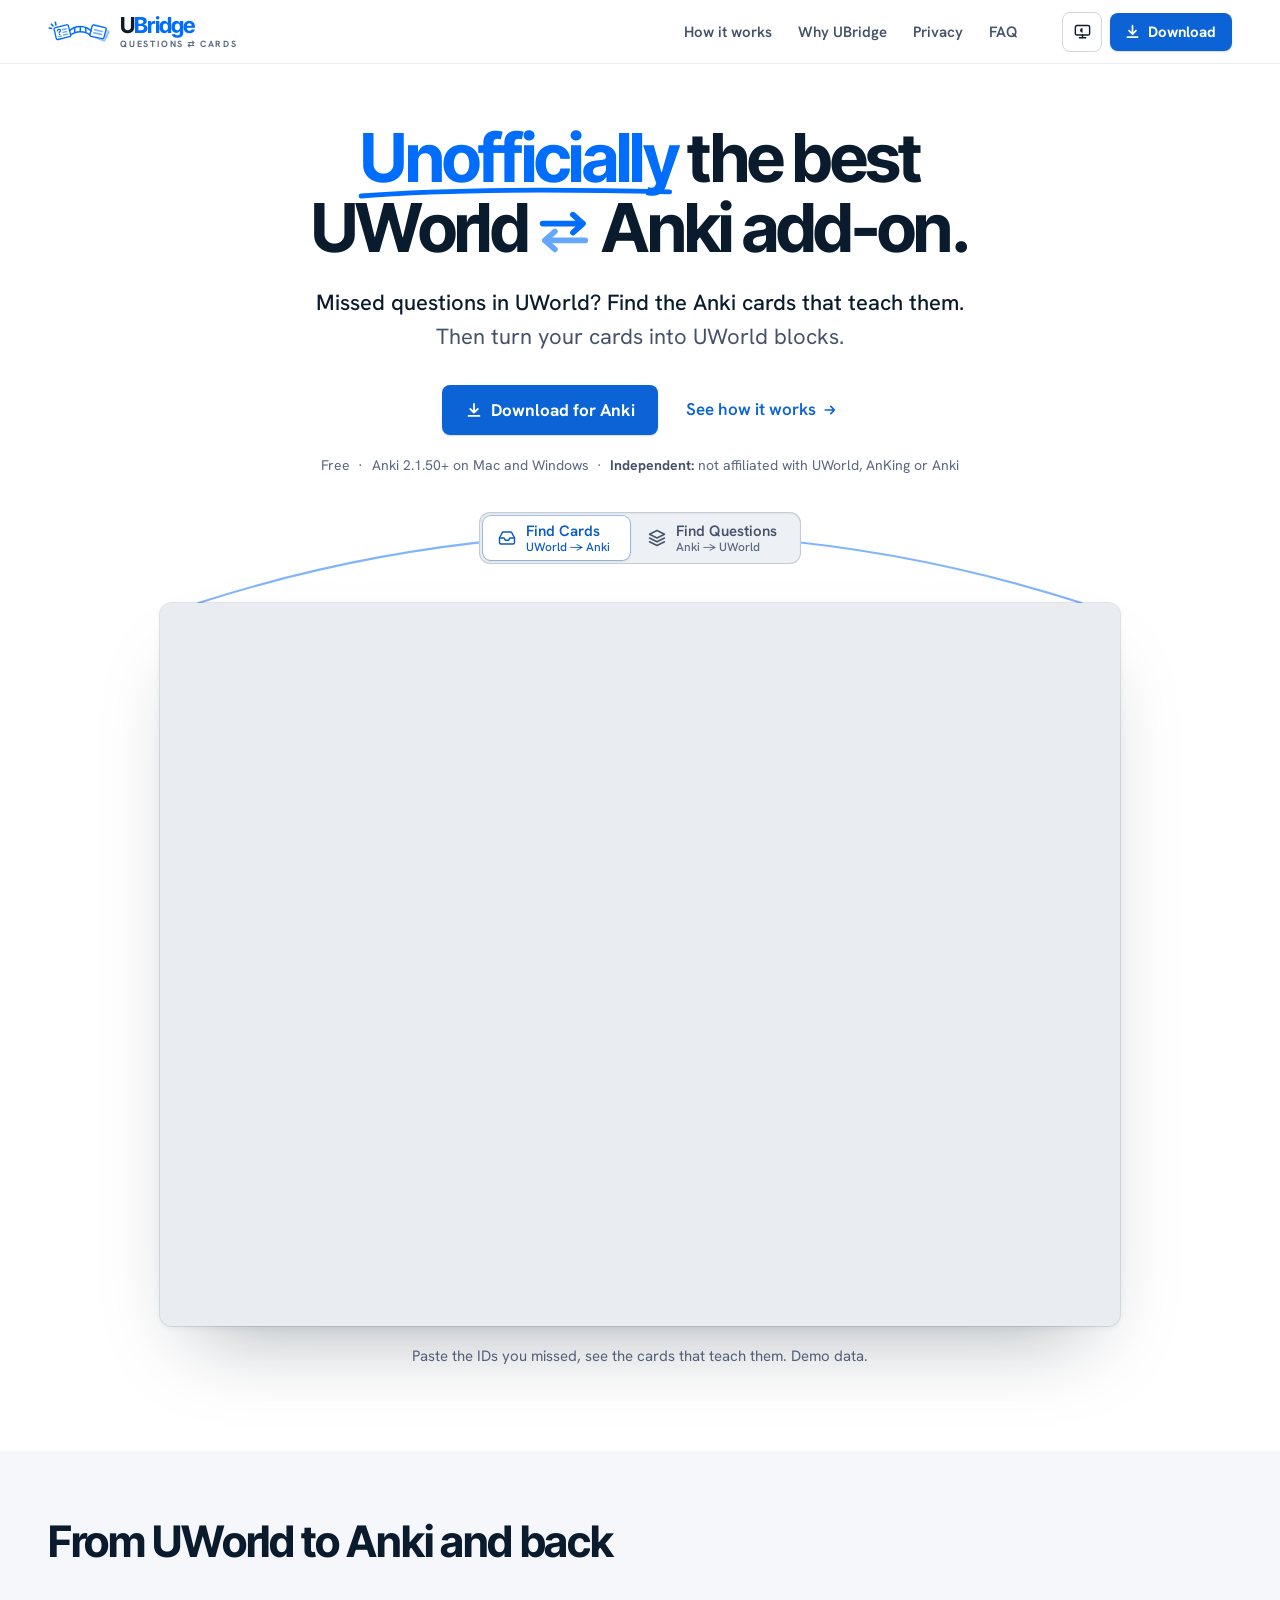
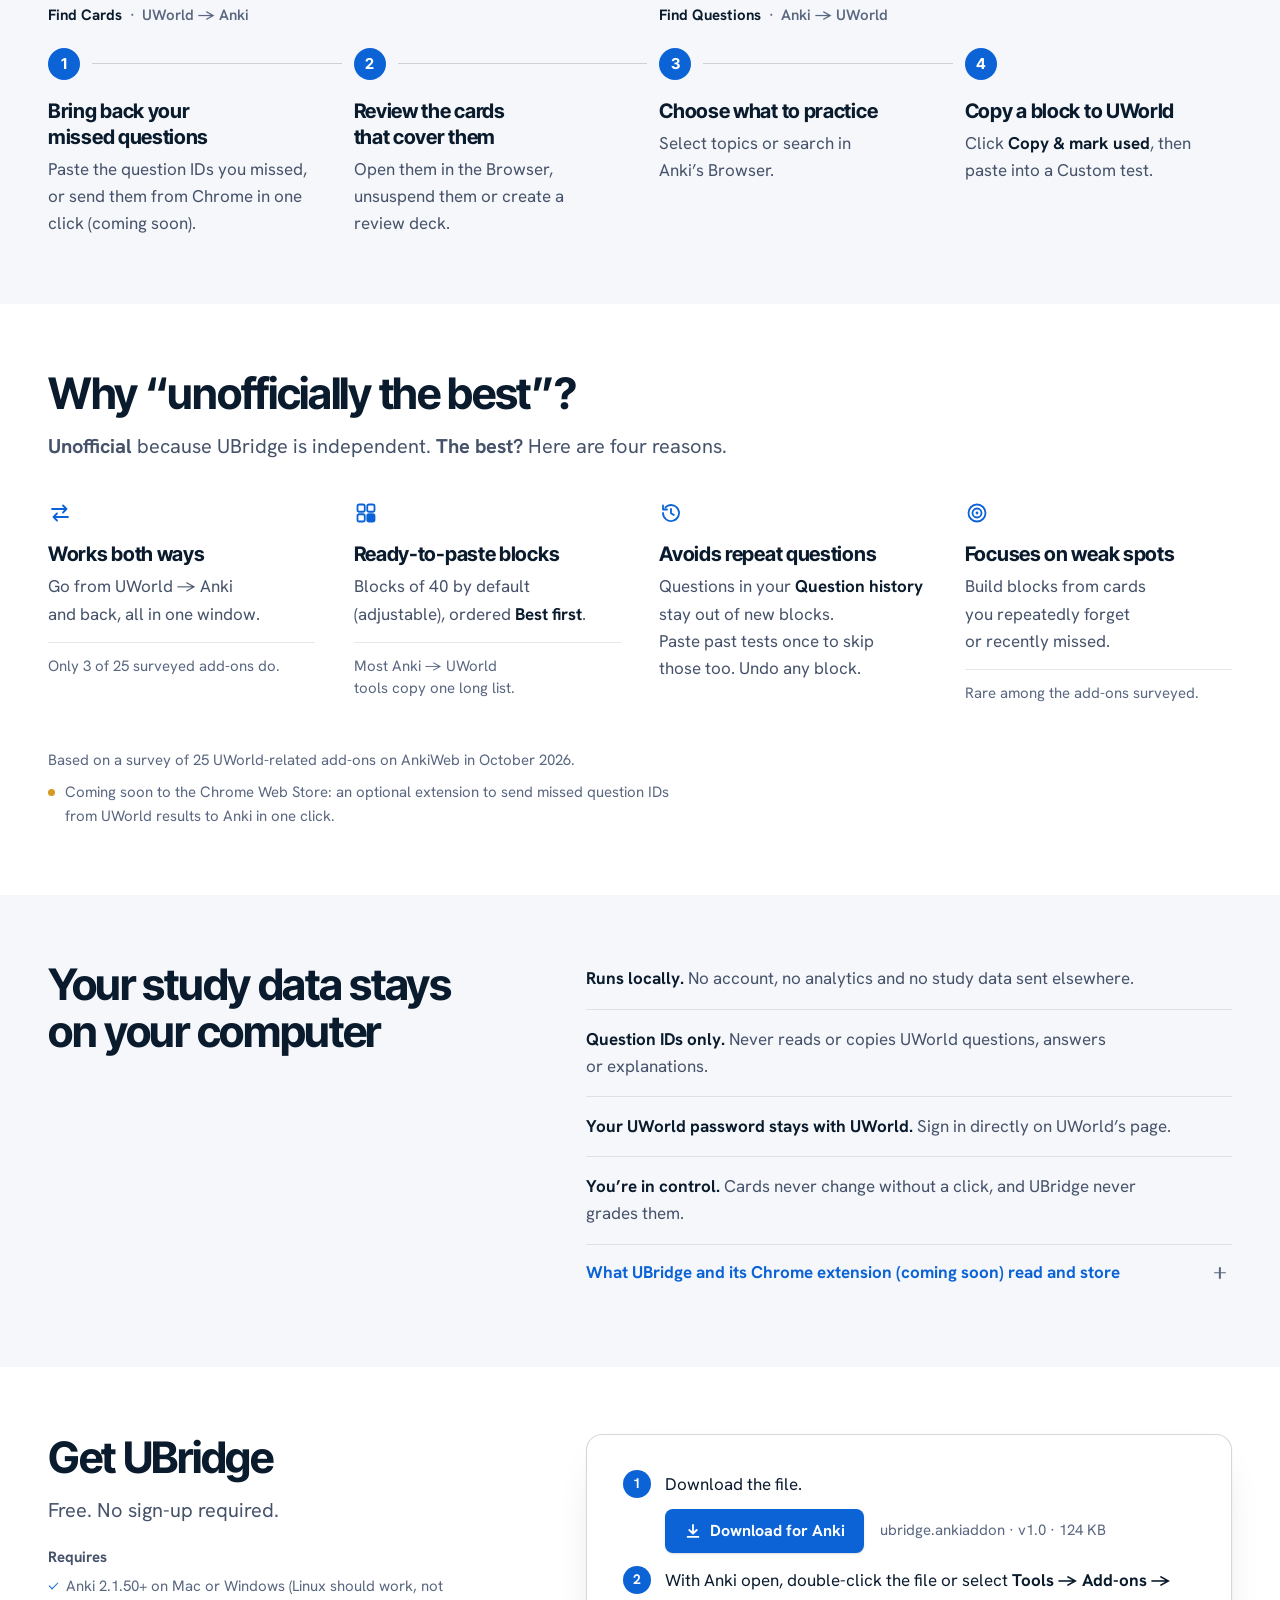
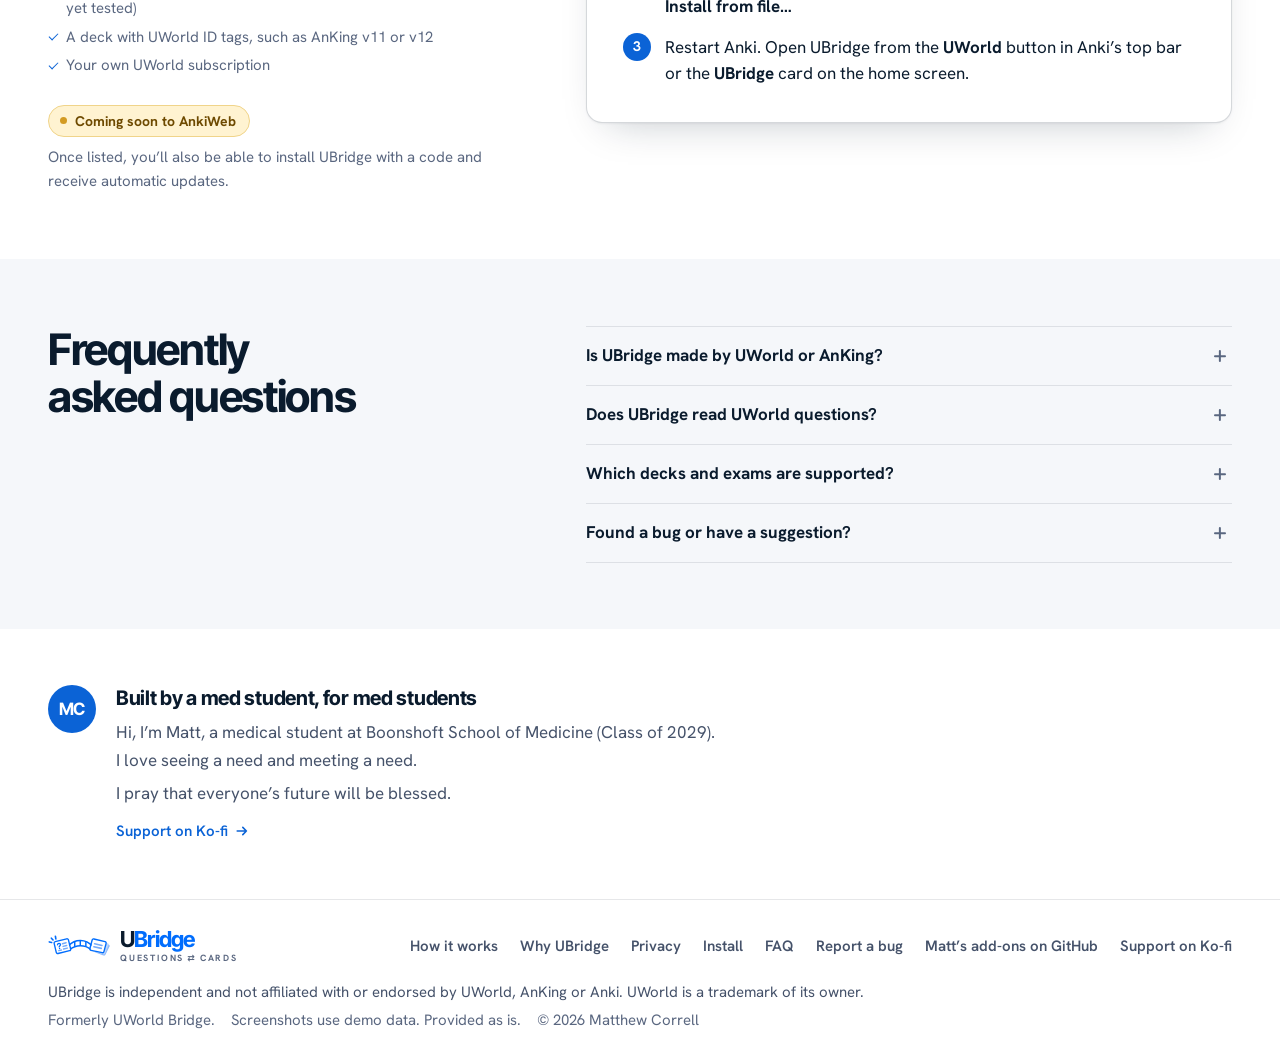
==== commit cca28d6b: "Both add-on tabs in the hero Co-Authored-By: Claude Opus 5.5 <noreply@anthropic.com>" ====
--- a/index.html
+++ b/index.html
@@ -90,6 +90,9 @@
   <symbol id="i-both" viewBox="0 0 24 24"><path d="M4 8h14.5M15 4.5 18.5 8 15 11.5" fill="none" stroke="currentColor" stroke-width="1.8" stroke-linecap="round" stroke-linejoin="round"/><path d="M20 16H5.5M9 12.5 5.5 16 9 19.5" fill="none" stroke="currentColor" stroke-width="1.8" stroke-linecap="round" stroke-linejoin="round"/></symbol>
   <symbol id="i-blocks" viewBox="0 0 24 24"><rect x="3.5" y="3.5" width="7.25" height="7.25" rx="1.8" fill="none" stroke="currentColor" stroke-width="1.8"/><rect x="13.25" y="3.5" width="7.25" height="7.25" rx="1.8" fill="none" stroke="currentColor" stroke-width="1.8"/><rect x="3.5" y="13.25" width="7.25" height="7.25" rx="1.8" fill="none" stroke="currentColor" stroke-width="1.8"/><rect x="13.25" y="13.25" width="7.25" height="7.25" rx="1.8" fill="currentColor" stroke="currentColor" stroke-width="1.8"/></symbol>
   <symbol id="i-history" viewBox="0 0 24 24"><path d="M4 12a8 8 0 1 0 2.4-5.7M4 4.5V8.5h4" fill="none" stroke="currentColor" stroke-width="1.8" stroke-linecap="round" stroke-linejoin="round"/><path d="M12 8v4.3l2.8 1.8" fill="none" stroke="currentColor" stroke-width="1.8" stroke-linecap="round" stroke-linejoin="round"/></symbol>
+  <!-- The add-on's own tab icons: Find Cards (inbox), Find Questions (layers) -->
+  <symbol id="i-inbox" viewBox="0 0 24 24"><g fill="none" stroke="currentColor" stroke-width="1.9" stroke-linecap="round" stroke-linejoin="round"><path d="M22 12h-6l-2 3h-4l-2-3H2"/><path d="M5.45 5.11 2 12v6a2 2 0 0 0 2 2h16a2 2 0 0 0 2-2v-6l-3.45-6.89A2 2 0 0 0 16.76 4H7.24a2 2 0 0 0-1.79 1.11z"/></g></symbol>
+  <symbol id="i-layers" viewBox="0 0 24 24"><g fill="none" stroke="currentColor" stroke-width="1.9" stroke-linecap="round" stroke-linejoin="round"><path d="m12 2 10 5-10 5L2 7l10-5z"/><path d="m2 17 10 5 10-5M2 12l10 5 10-5"/></g></symbol>
   <symbol id="i-target" viewBox="0 0 24 24"><circle cx="12" cy="12" r="8.5" fill="none" stroke="currentColor" stroke-width="1.8"/><circle cx="12" cy="12" r="4.5" fill="none" stroke="currentColor" stroke-width="1.8"/><circle cx="12" cy="12" r="1.4" fill="currentColor"/></symbol>
 </svg>
 
@@ -166,30 +169,68 @@
 
   <div class="container hero-visual">
     <div class="hero-shot">
-      <!-- One quiet touch of the logo's bridge: a thin arch over the window -->
-      <svg class="hero-arc" viewBox="0 0 1000 100" aria-hidden="true" focusable="false"><path pathLength="1" d="M40 96A1500 1500 0 0 1 960 96"/></svg>
-      <!-- Phones get just the right-hand panel (74 cards found, topics), big enough to read at a glance -->
-      <figure class="win">
-        <picture class="only-light">
-          <source media="(max-width: 599px)" type="image/webp" srcset="assets/screens/find-cards-panel-light@2x.webp 1508w" sizes="92vw" width="754" height="528">
-          <source media="(max-width: 599px)" srcset="assets/screens/find-cards-panel-light@2x.png 1508w" sizes="92vw" width="754" height="528">
-          <source type="image/webp" srcset="assets/screens/find-cards-light@1200.webp 1200w, assets/screens/find-cards-light@2x.webp 2400w"
-                  sizes="(max-width: 599px) 92vw, (max-width: 1100px) 88vw, 960px">
-          <img src="assets/screens/find-cards-light@2x.png" width="1200" height="906" loading="lazy" fetchpriority="high" decoding="async"
-               alt="UBridge’s Find Cards tab: 74 Anki cards found from 12 pasted UWorld question IDs, with a Show in Browser button and the topics those cards cover.">
-        </picture>
-        <picture class="only-dark">
-          <source media="(max-width: 599px)" type="image/webp" srcset="assets/screens/find-cards-panel-dark@2x.webp 1508w" sizes="92vw" width="754" height="528">
-          <source media="(max-width: 599px)" srcset="assets/screens/find-cards-panel-dark@2x.png 1508w" sizes="92vw" width="754" height="528">
-          <source type="image/webp" srcset="assets/screens/find-cards-dark@1200.webp 1200w, assets/screens/find-cards-dark@2x.webp 2400w"
-                  sizes="(max-width: 599px) 92vw, (max-width: 1100px) 88vw, 960px">
-          <img src="assets/screens/find-cards-dark@2x.png" width="1200" height="906" loading="lazy" fetchpriority="high" decoding="async"
-               alt="UBridge’s Find Cards tab: 74 Anki cards found from 12 pasted UWorld question IDs, with a Show in Browser button and the topics those cards cover.">
-        </picture>
-      </figure>
-      <!-- Both copies are lazy so the other theme's never downloads; the one on show loads right away -->
-      <script>document.querySelectorAll(".hero-shot img").forEach(function (i) { if (i.offsetParent) i.loading = "eager"; });</script>
-      <p class="hero-caption"><span class="ui">Find Cards:</span> paste the IDs you missed, see the cards that teach them. Demo data.</p>
+      <!-- The add-on's two tabs, UWorld -> Anki first. Shown by script.js; without JS, Find Cards alone. -->
+      <div class="shot-tabs" role="tablist" aria-label="UBridge’s two tabs" hidden>
+        <button class="shot-tab" type="button" role="tab" id="tab-fc" aria-selected="true" aria-controls="shot-fc" tabindex="0"><svg class="shot-tab-icon" aria-hidden="true"><use href="#i-inbox"/></svg><span class="shot-tab-text"><span class="shot-tab-name">Find Cards</span><span class="shot-tab-dir">UWorld&nbsp;<span aria-hidden="true">→</span><span class="visually-hidden">to</span> Anki</span></span></button>
+        <button class="shot-tab" type="button" role="tab" id="tab-fq" aria-selected="false" aria-controls="shot-fq" tabindex="-1"><svg class="shot-tab-icon" aria-hidden="true"><use href="#i-layers"/></svg><span class="shot-tab-text"><span class="shot-tab-name">Find Questions</span><span class="shot-tab-dir">Anki&nbsp;<span aria-hidden="true">→</span><span class="visually-hidden">to</span> UWorld</span></span></button>
+      </div>
+      <div class="shot-stage">
+        <!-- One quiet touch of the logo's bridge: a thin arch over the window -->
+        <svg class="hero-arc" viewBox="0 0 1000 100" aria-hidden="true" focusable="false"><path pathLength="1" d="M40 96A1500 1500 0 0 1 960 96"/></svg>
+
+        <!-- Find Cards. Phones get just the right-hand panel (74 cards found, topics), big enough to read at a glance -->
+        <div class="shot-panel is-on" id="shot-fc" role="tabpanel" aria-labelledby="tab-fc">
+          <figure class="shot-fig">
+            <div class="win">
+              <picture class="only-light">
+                <source media="(max-width: 599px)" type="image/webp" srcset="assets/screens/find-cards-panel-light@2x.webp 1508w" sizes="92vw" width="754" height="646">
+                <source media="(max-width: 599px)" srcset="assets/screens/find-cards-panel-light@2x.png 1508w" sizes="92vw" width="754" height="646">
+                <source type="image/webp" srcset="assets/screens/find-cards-light@1200.webp 1200w, assets/screens/find-cards-light@2x.webp 2400w"
+                        sizes="(max-width: 599px) 92vw, (max-width: 1100px) 88vw, 960px" width="1200" height="904">
+                <img src="assets/screens/find-cards-light@2x.png" width="1200" height="904" loading="lazy" fetchpriority="high" decoding="async"
+                     alt="UBridge’s Find Cards tab: 74 Anki cards found from 12 pasted UWorld question IDs, with a Show in Browser button and the topics those cards cover.">
+              </picture>
+              <picture class="only-dark">
+                <source media="(max-width: 599px)" type="image/webp" srcset="assets/screens/find-cards-panel-dark@2x.webp 1508w" sizes="92vw" width="754" height="646">
+                <source media="(max-width: 599px)" srcset="assets/screens/find-cards-panel-dark@2x.png 1508w" sizes="92vw" width="754" height="646">
+                <source type="image/webp" srcset="assets/screens/find-cards-dark@1200.webp 1200w, assets/screens/find-cards-dark@2x.webp 2400w"
+                        sizes="(max-width: 599px) 92vw, (max-width: 1100px) 88vw, 960px" width="1200" height="904">
+                <img src="assets/screens/find-cards-dark@2x.png" width="1200" height="904" loading="lazy" fetchpriority="high" decoding="async"
+                     alt="UBridge’s Find Cards tab: 74 Anki cards found from 12 pasted UWorld question IDs, with a Show in Browser button and the topics those cards cover.">
+              </picture>
+            </div>
+            <figcaption class="hero-caption">Paste the IDs you missed, see the cards that teach them. Demo data.</figcaption>
+          </figure>
+        </div>
+
+        <!-- Find Questions. Lazy: script.js lets it load once the page has, so the first tab comes first.
+             Phones get its right-hand card (the stats and the ready-to-paste blocks). -->
+        <div class="shot-panel" id="shot-fq" role="tabpanel" aria-labelledby="tab-fq" hidden>
+          <figure class="shot-fig">
+            <div class="win">
+              <picture class="only-light">
+                <source media="(max-width: 599px)" type="image/webp" srcset="assets/screens/find-questions-panel-light@2x.webp 1508w" sizes="92vw" width="754" height="646">
+                <source media="(max-width: 599px)" srcset="assets/screens/find-questions-panel-light@2x.png 1508w" sizes="92vw" width="754" height="646">
+                <source type="image/webp" srcset="assets/screens/find-questions-light@1200.webp 1200w, assets/screens/find-questions-light@2x.webp 2400w"
+                        sizes="(max-width: 599px) 92vw, (max-width: 1100px) 88vw, 960px" width="1200" height="895">
+                <img src="assets/screens/find-questions-light@2x.png" width="1200" height="895" loading="lazy" decoding="async"
+                     alt="UBridge’s Find Questions tab: the UWorld questions behind your chosen Anki topics, split into ready-to-paste blocks of 40, each with Copy and Copy &amp; mark used buttons.">
+              </picture>
+              <picture class="only-dark">
+                <source media="(max-width: 599px)" type="image/webp" srcset="assets/screens/find-questions-panel-dark@2x.webp 1508w" sizes="92vw" width="754" height="646">
+                <source media="(max-width: 599px)" srcset="assets/screens/find-questions-panel-dark@2x.png 1508w" sizes="92vw" width="754" height="646">
+                <source type="image/webp" srcset="assets/screens/find-questions-dark@1200.webp 1200w, assets/screens/find-questions-dark@2x.webp 2400w"
+                        sizes="(max-width: 599px) 92vw, (max-width: 1100px) 88vw, 960px" width="1200" height="895">
+                <img src="assets/screens/find-questions-dark@2x.png" width="1200" height="895" loading="lazy" decoding="async"
+                     alt="UBridge’s Find Questions tab: the UWorld questions behind your chosen Anki topics, split into ready-to-paste blocks of 40, each with Copy and Copy &amp; mark used buttons.">
+              </picture>
+            </div>
+            <figcaption class="hero-caption">Pick topics, get ready-to-paste blocks of UWorld questions. Demo data.</figcaption>
+          </figure>
+        </div>
+      </div>
+      <!-- Both themes' copies are lazy so the other theme's never downloads; the one on show loads right away -->
+      <script>document.querySelectorAll("#shot-fc img").forEach(function (i) { if (i.offsetParent) i.loading = "eager"; });</script>
     </div>
   </div>
 </section>
--- a/styles.css
+++ b/styles.css
@@ -46,6 +46,11 @@
   --arc: #006dfd;
   --arc-soft: #75abfa;
   --hero-arc: rgba(0, 109, 253, .5);   /* the thin arch over the hero window */
+  --app-canvas: #e9edf2;           /* the add-on's own window background (from its screenshots) */
+  --seg-track: #edf0f4;            /* the hero's tab switcher, like the add-on's own */
+  --seg-on: #ffffff;
+  --seg-on-ink: #0b5bc4;
+  --seg-on-ring: 0 1px 3px rgba(10, 27, 45, .16), 0 0 0 1px rgba(11, 99, 214, .32);
   --stack-back: #90bbfa;
   --stack-mid: #c1d8fb;
 
@@ -108,6 +113,11 @@
     --arc: #1f78ff;
     --arc-soft: #75abfa;
     --hero-arc: rgba(117, 171, 250, .5);
+    --app-canvas: #21262f;
+    --seg-track: #0e1a2a;
+    --seg-on: #1b2d47;
+    --seg-on-ink: #d3e6fc;
+    --seg-on-ring: 0 1px 3px rgba(0, 0, 0, .4), 0 0 0 1px rgba(108, 176, 255, .5);
     --stack-back: rgba(31, 120, 255, .42);
     --stack-mid: rgba(31, 120, 255, .26);
     color-scheme: dark;
@@ -147,6 +157,11 @@
     --arc: #1f78ff;
     --arc-soft: #75abfa;
     --hero-arc: rgba(117, 171, 250, .5);
+    --app-canvas: #21262f;
+    --seg-track: #0e1a2a;
+    --seg-on: #1b2d47;
+    --seg-on-ink: #d3e6fc;
+    --seg-on-ring: 0 1px 3px rgba(0, 0, 0, .4), 0 0 0 1px rgba(108, 176, 255, .5);
     --stack-back: rgba(31, 120, 255, .42);
     --stack-mid: rgba(31, 120, 255, .26);
     color-scheme: dark;
@@ -539,7 +554,7 @@
 }
 
 /* ---- The app window, with one thin arch over it (the logo's bridge, quietly) ---- */
-.hero-visual { margin-top: clamp(64px, 7.5vw, 104px); }
+.hero-visual { margin-top: clamp(32px, 2.8vw, 40px); }
 .hero-shot {
   position: relative;
   width: min(100%, 960px);
@@ -555,14 +570,60 @@
 .hero-arc path { fill: none; stroke: var(--hero-arc); stroke-width: 2.2; stroke-linecap: round; }
 .win {
   position: relative; z-index: 1;
+  aspect-ratio: 1200 / 904;           /* both tabs share one frame, so switching never jumps */
   border-radius: var(--r-3);
   overflow: hidden;
   isolation: isolate;
-  background: var(--surface);
+  background: var(--app-canvas);      /* a shorter shot ends on the add-on's own background */
   box-shadow: 0 0 0 1px var(--frame-line), var(--hero-shadow);
 }
 .hero-caption { margin-top: 18px; font-size: var(--fs-small); color: var(--soft); text-wrap: balance; }
-.hero-caption .ui { font-weight: 600; color: var(--muted); }
+
+/* ---- The two tabs, drawn like the add-on's own switch: a sunken track, the chosen tab raised ---- */
+.shot-tabs {
+  display: flex; gap: 3px;
+  width: fit-content;
+  position: relative; z-index: 2;     /* wide screens: it sits in the arch, like a keystone */
+  margin: 0 auto max(10px, 7.2% - 30px);   /* the arch's crown (7.2% of the window's width up) meets its middle */
+  padding: 3px;
+  border-radius: 11px;
+  background: var(--seg-track);
+  border: 1px solid var(--line-strong);
+  box-shadow: inset 0 1px 2px rgba(10, 27, 45, .06);
+}
+.shot-tabs[hidden] { display: none; }
+.shot-tab {
+  -webkit-appearance: none; appearance: none;
+  -webkit-tap-highlight-color: transparent;
+  display: flex; align-items: center; justify-content: center; gap: 10px;
+  min-height: 44px;
+  padding: 6px 20px 6px 15px;
+  border: 0; border-radius: 8px;
+  background: transparent;
+  font: 600 .9375rem/1.2 var(--font-text);
+  color: var(--muted);
+  text-align: left;
+  cursor: pointer;
+  transition: background-color .2s var(--ease), color .2s var(--ease), box-shadow .2s var(--ease);
+}
+.shot-tab:hover { color: var(--ink); }
+.shot-tab[aria-selected="true"] { background: var(--seg-on); color: var(--seg-on-ink); box-shadow: var(--seg-on-ring); cursor: default; }
+.shot-tab:focus-visible { outline-offset: 2px; border-radius: 8px; }
+.shot-tab-icon { width: 18px; height: 18px; flex: none; }
+.shot-tab-text { display: flex; flex-direction: column; }
+.shot-tab-name { white-space: nowrap; }
+.shot-tab-dir { font-size: .75rem; font-weight: 500; color: var(--soft); white-space: nowrap; }
+.shot-tab[aria-selected="true"] .shot-tab-dir { color: inherit; }
+
+/* ---- Both tabs' shots share one cell: the new one fades in on top, then the old one hides ---- */
+.shot-stage { position: relative; display: grid; }
+.shot-panel { grid-area: 1 / 1; min-width: 0; }
+.shot-panel[hidden] { display: none; }
+.shot-panel.is-on { z-index: 1; transition: opacity .38s var(--ease); }
+.shot-panel.is-off { opacity: 0; visibility: hidden; transition: opacity 0s .38s, visibility 0s .38s; pointer-events: none; }
+.shot-panel.is-off .hero-caption { opacity: 0; transition: opacity .12s; }   /* the old line leaves first */
+.shot-panel.is-on.is-entering { opacity: 0; transition: none; }
+#shot-fq .win, #shot-fq .hero-caption { animation: none; }   /* only the first tab plays the load-in */
 
 @media (max-width: 599px) {
   .h1-line { display: inline; }
@@ -574,14 +635,26 @@
   .hero-ctas .btn-lg { width: 100%; max-width: 360px; }
   .hero-ctas .soon-pill { margin-top: 8px; }   /* no download: the pill, not a 44px link, comes second */
   .facts { margin-top: 12px; }
-  .hero-visual { margin-top: 44px; }
+  .hero-visual { margin-top: 30px; }
   .hero-arc path { stroke-width: 4.4; }
-  .win { border-radius: var(--r-2); }
-}
-@media (max-width: 599px) and (max-height: 600px) {   /* short phones (an iPhone SE in Safari): the app still peeks in */
-  .hero { padding-top: 24px; }
-  .hero-ctas { margin-top: 18px; }
-  .hero-visual { margin-top: 30px; }
+  .win { border-radius: var(--r-2); aspect-ratio: 754 / 646; }
+  .shot-tabs { width: min(100%, 400px); margin-bottom: calc(7.2% + 12px); }   /* phones: above the arch's crown */
+  .shot-tab { flex: 1 1 0; min-width: 0; gap: 8px; padding-inline: 8px; }
+}
+@media (max-width: 379px) {          /* the smallest phones: the names, without the icons */
+  .shot-tab-icon { display: none; }
+}
+@media (max-width: 599px) {          /* no JS, no tab bar: keep the arch's crown clear of the line above */
+  html:not(.js) .hero-visual { margin-top: 44px; }
+}
+@media (max-width: 599px) and (max-height: 600px) {   /* short phones (an iPhone SE in Safari): tighter, with a one-line tab bar, so the whole bar fits above the fold */
+  .hero { padding-top: 16px; }
+  .hero-ctas { margin-top: 14px; }
+  .facts { margin-top: 8px; }
+  .hero-visual { margin-top: 10px; }
+  .shot-tab-dir { display: none; }
+  .shot-tab { min-height: 40px; padding-block: 4px; }
+  .shot-tabs { margin-bottom: calc(7.2% + 6px); }
 }
 
 /* ==========================================================================
@@ -883,6 +956,7 @@
   .hero-ctas  { animation: ub-rise .7s var(--ease) .48s backwards; }
   .facts      { animation: ub-rise .7s var(--ease) .56s backwards; }
 
+  .shot-tabs  { animation: ub-rise .7s var(--ease) .56s backwards; }
   .win { animation: ub-win .95s var(--ease) .5s backwards; }
   .hero-arc path { animation: ub-draw 1.1s cubic-bezier(.45, 0, .2, 1) .85s backwards; }
   .hero-caption { animation: ub-fade .6s ease 1.1s backwards; }
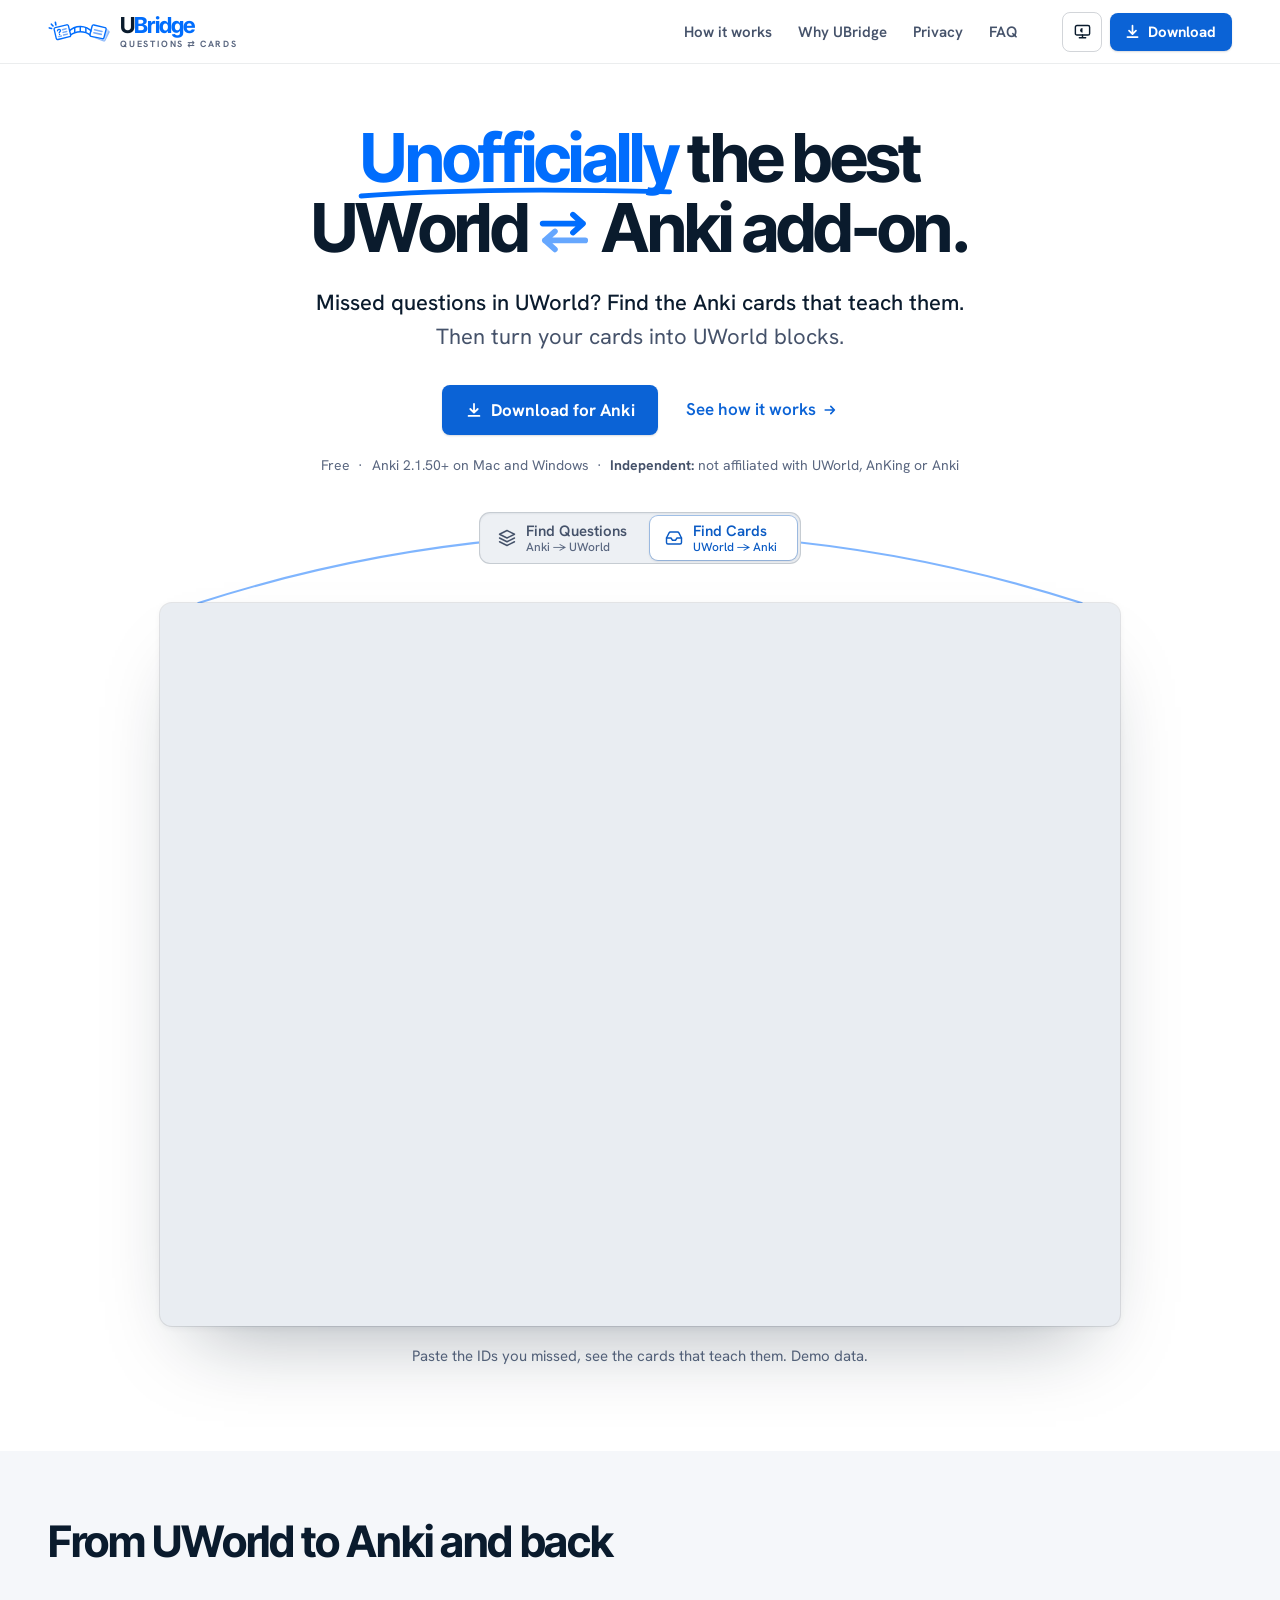
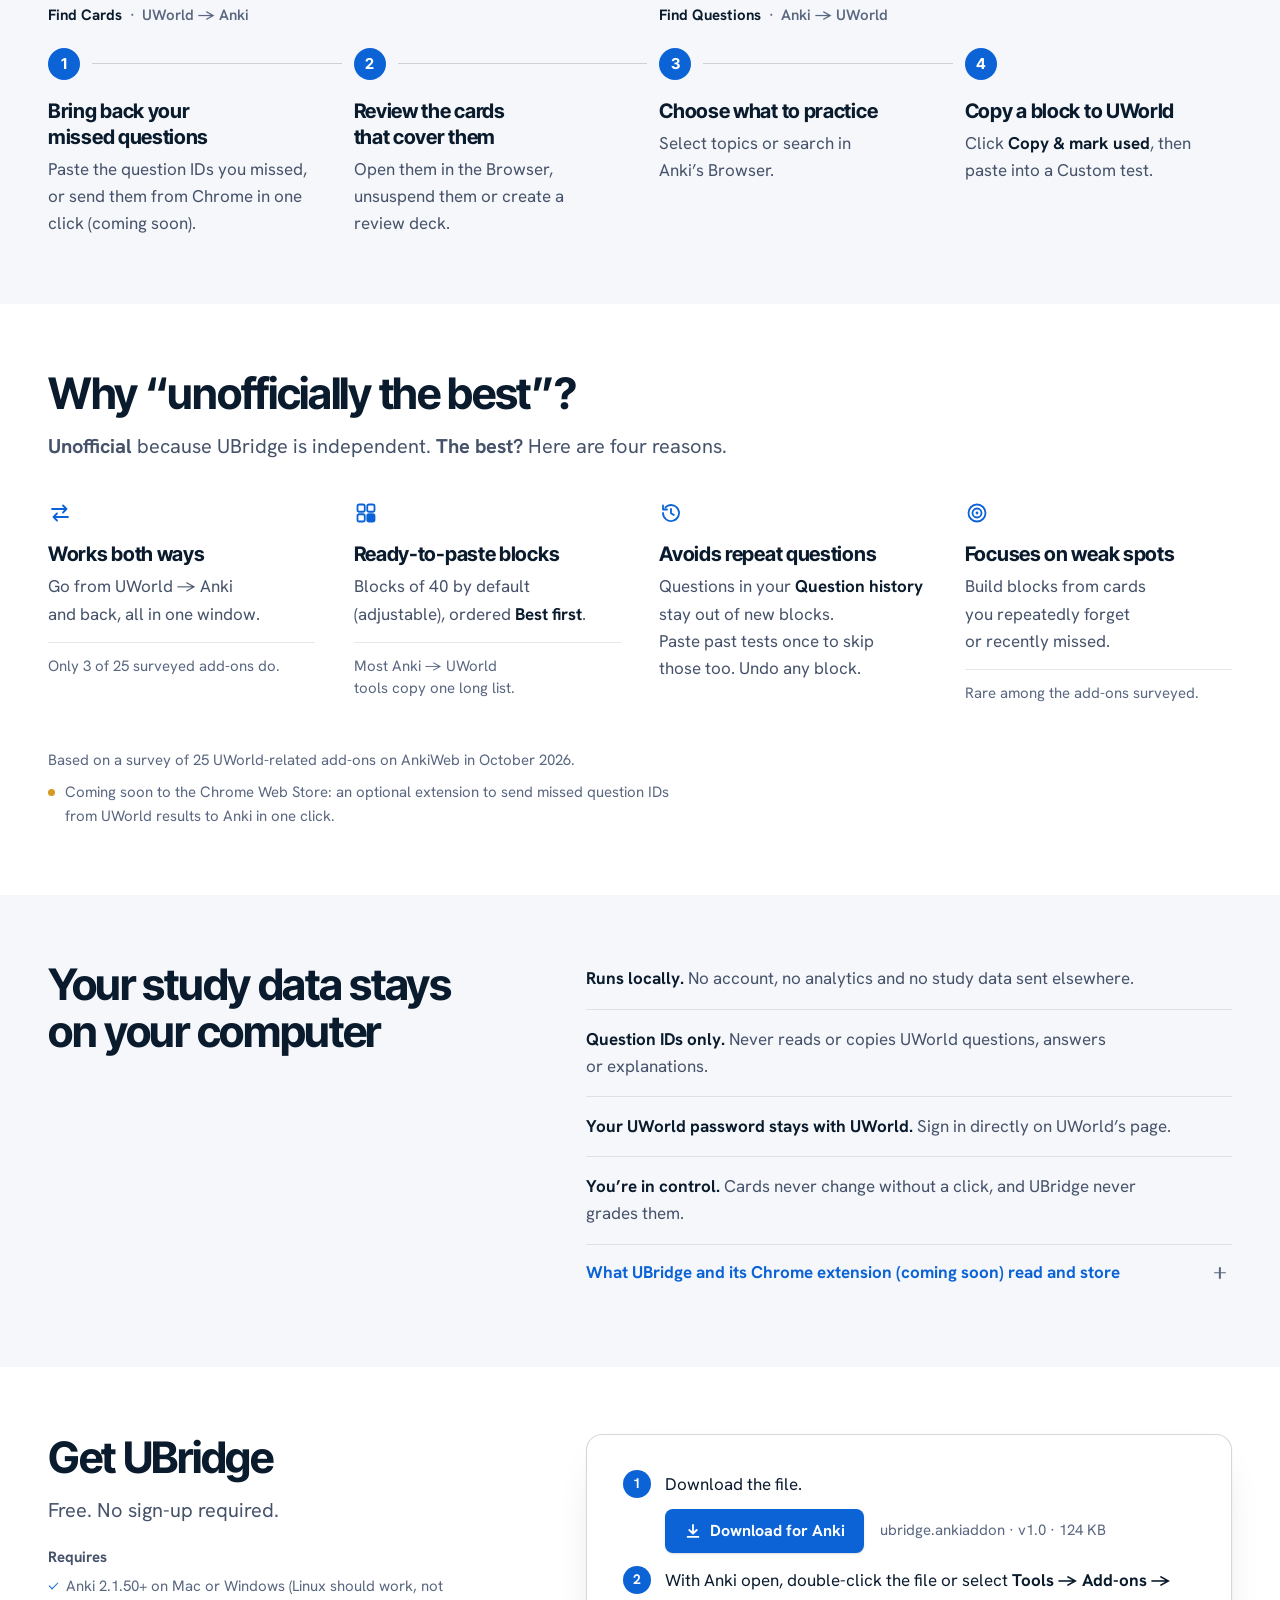
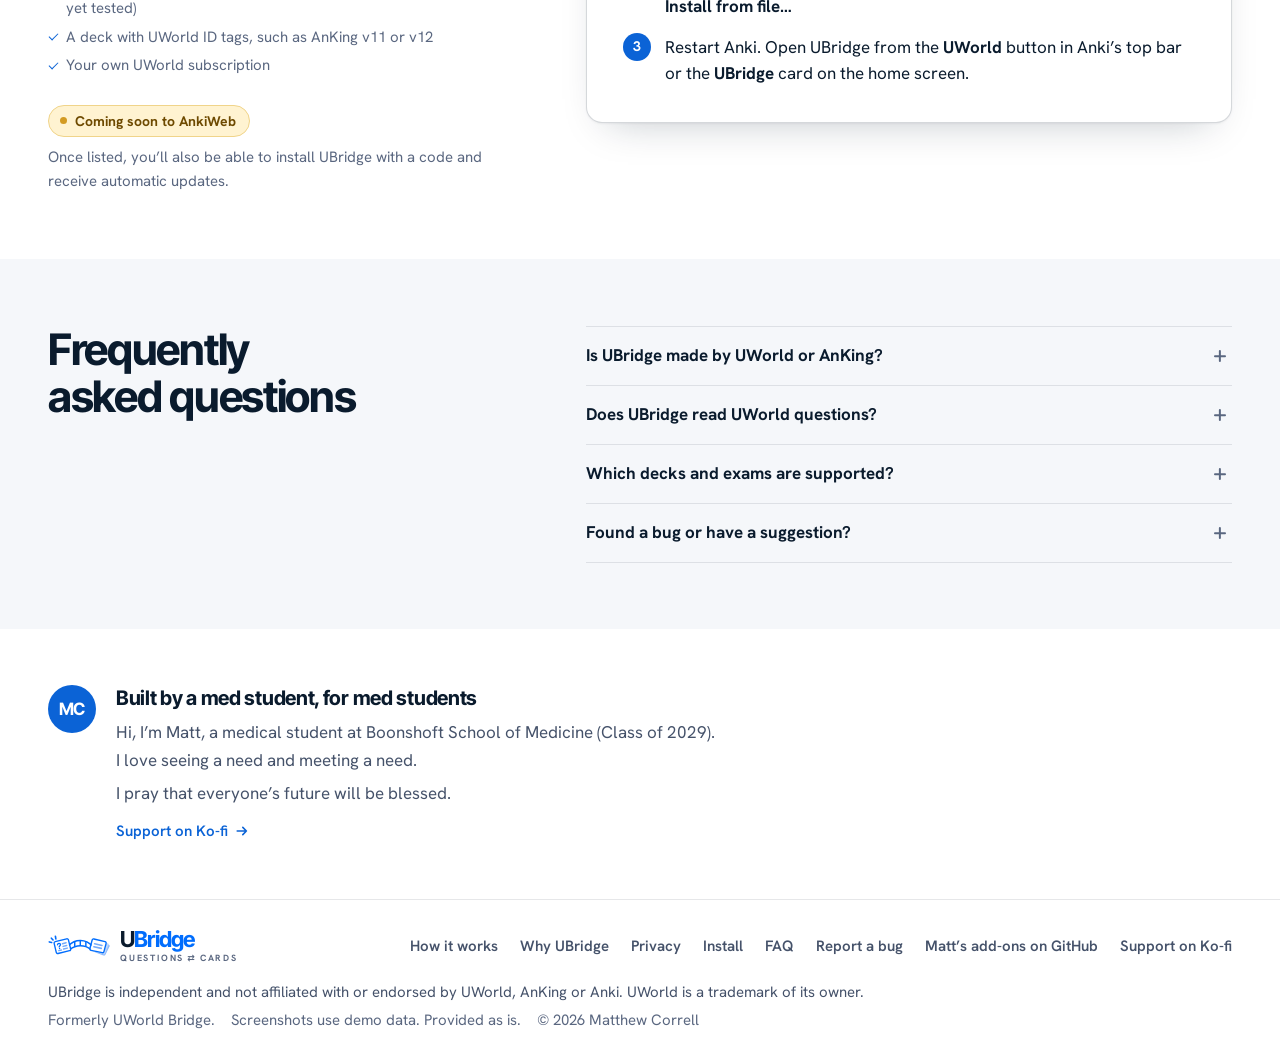
==== commit 1c14afaa: "Tab order matches the add-on Co-Authored-By: Claude Opus 5.5 <noreply@anthropic.com>" ====
--- a/index.html
+++ b/index.html
@@ -171,8 +171,8 @@
     <div class="hero-shot">
       <!-- The add-on's two tabs, UWorld -> Anki first. Shown by script.js; without JS, Find Cards alone. -->
       <div class="shot-tabs" role="tablist" aria-label="UBridge’s two tabs" hidden>
+        <button class="shot-tab" type="button" role="tab" id="tab-fq" aria-selected="false" aria-controls="shot-fq" tabindex="-1"><svg class="shot-tab-icon" aria-hidden="true"><use href="#i-layers"/></svg><span class="shot-tab-text"><span class="shot-tab-name">Find Questions</span><span class="shot-tab-dir">Anki&nbsp;<span aria-hidden="true">→</span><span class="visually-hidden">to</span> UWorld</span></span></button>
         <button class="shot-tab" type="button" role="tab" id="tab-fc" aria-selected="true" aria-controls="shot-fc" tabindex="0"><svg class="shot-tab-icon" aria-hidden="true"><use href="#i-inbox"/></svg><span class="shot-tab-text"><span class="shot-tab-name">Find Cards</span><span class="shot-tab-dir">UWorld&nbsp;<span aria-hidden="true">→</span><span class="visually-hidden">to</span> Anki</span></span></button>
-        <button class="shot-tab" type="button" role="tab" id="tab-fq" aria-selected="false" aria-controls="shot-fq" tabindex="-1"><svg class="shot-tab-icon" aria-hidden="true"><use href="#i-layers"/></svg><span class="shot-tab-text"><span class="shot-tab-name">Find Questions</span><span class="shot-tab-dir">Anki&nbsp;<span aria-hidden="true">→</span><span class="visually-hidden">to</span> UWorld</span></span></button>
       </div>
       <div class="shot-stage">
         <!-- One quiet touch of the logo's bridge: a thin arch over the window -->
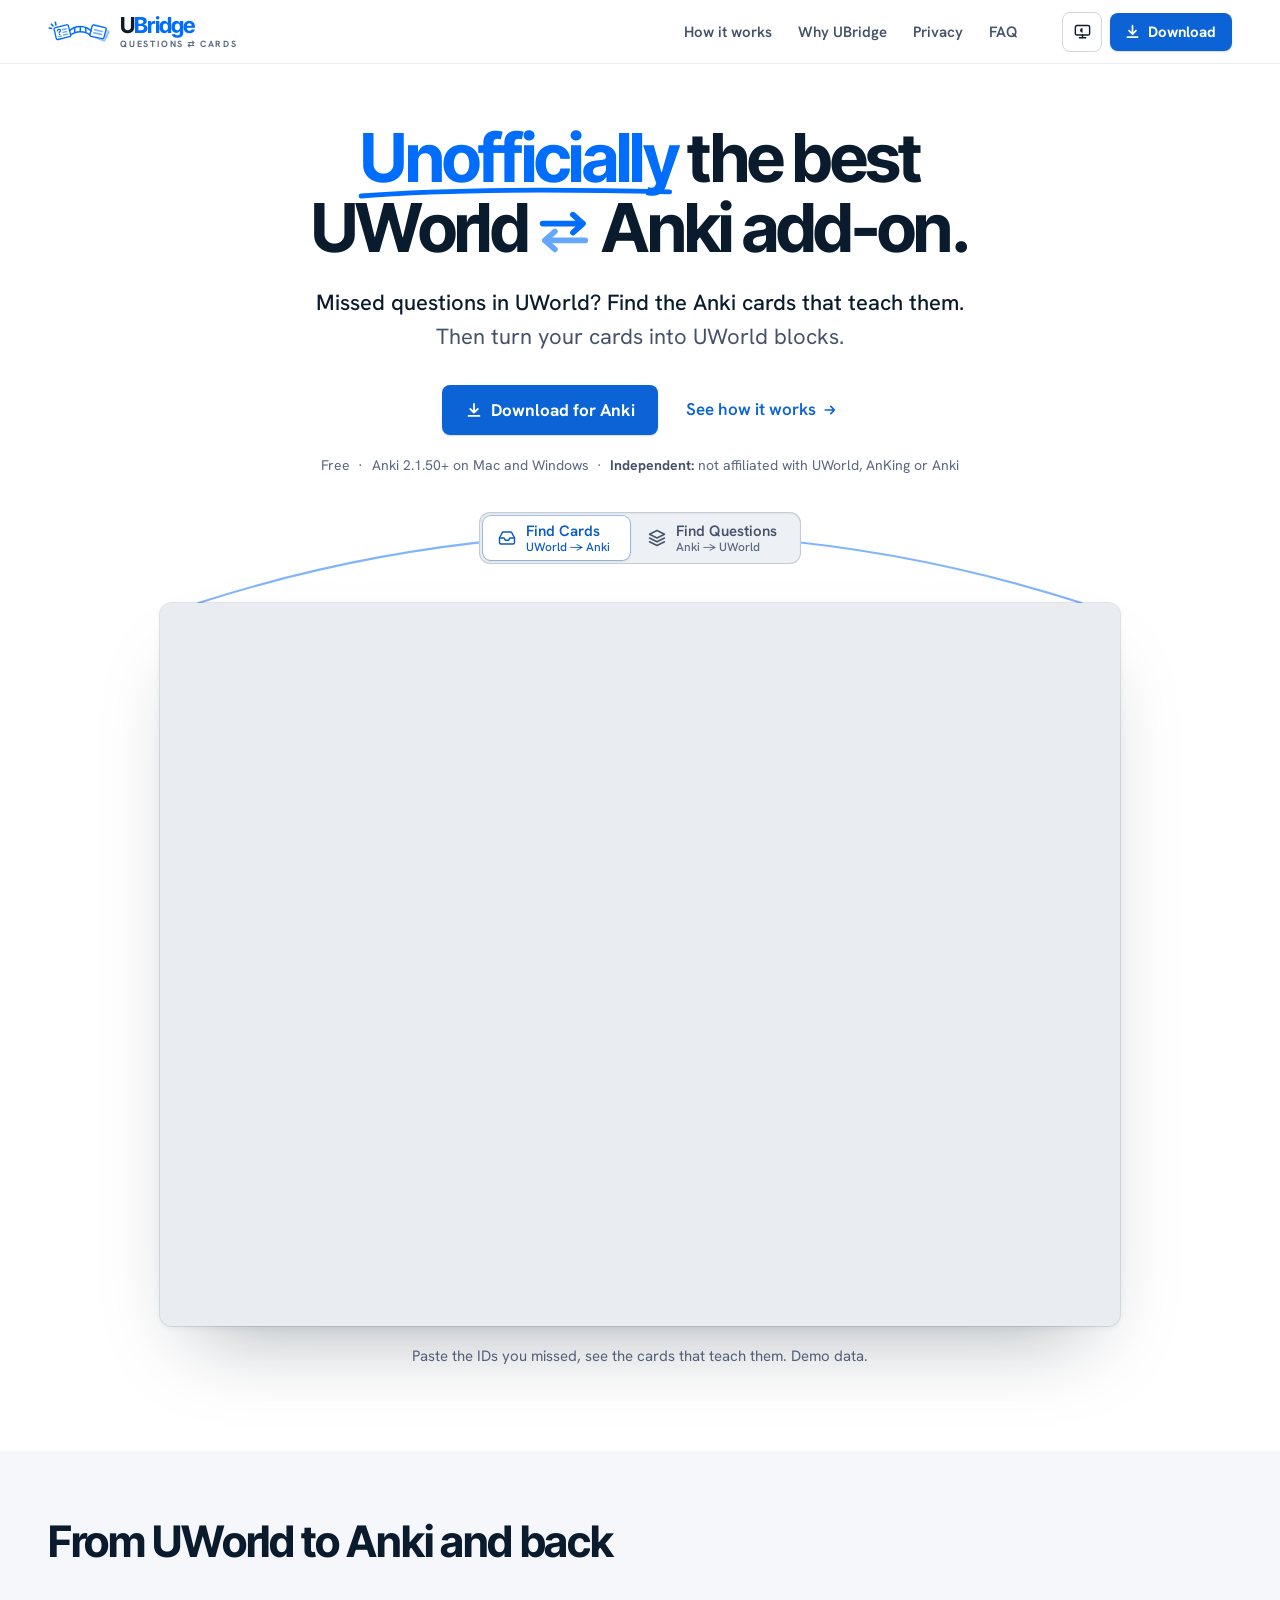
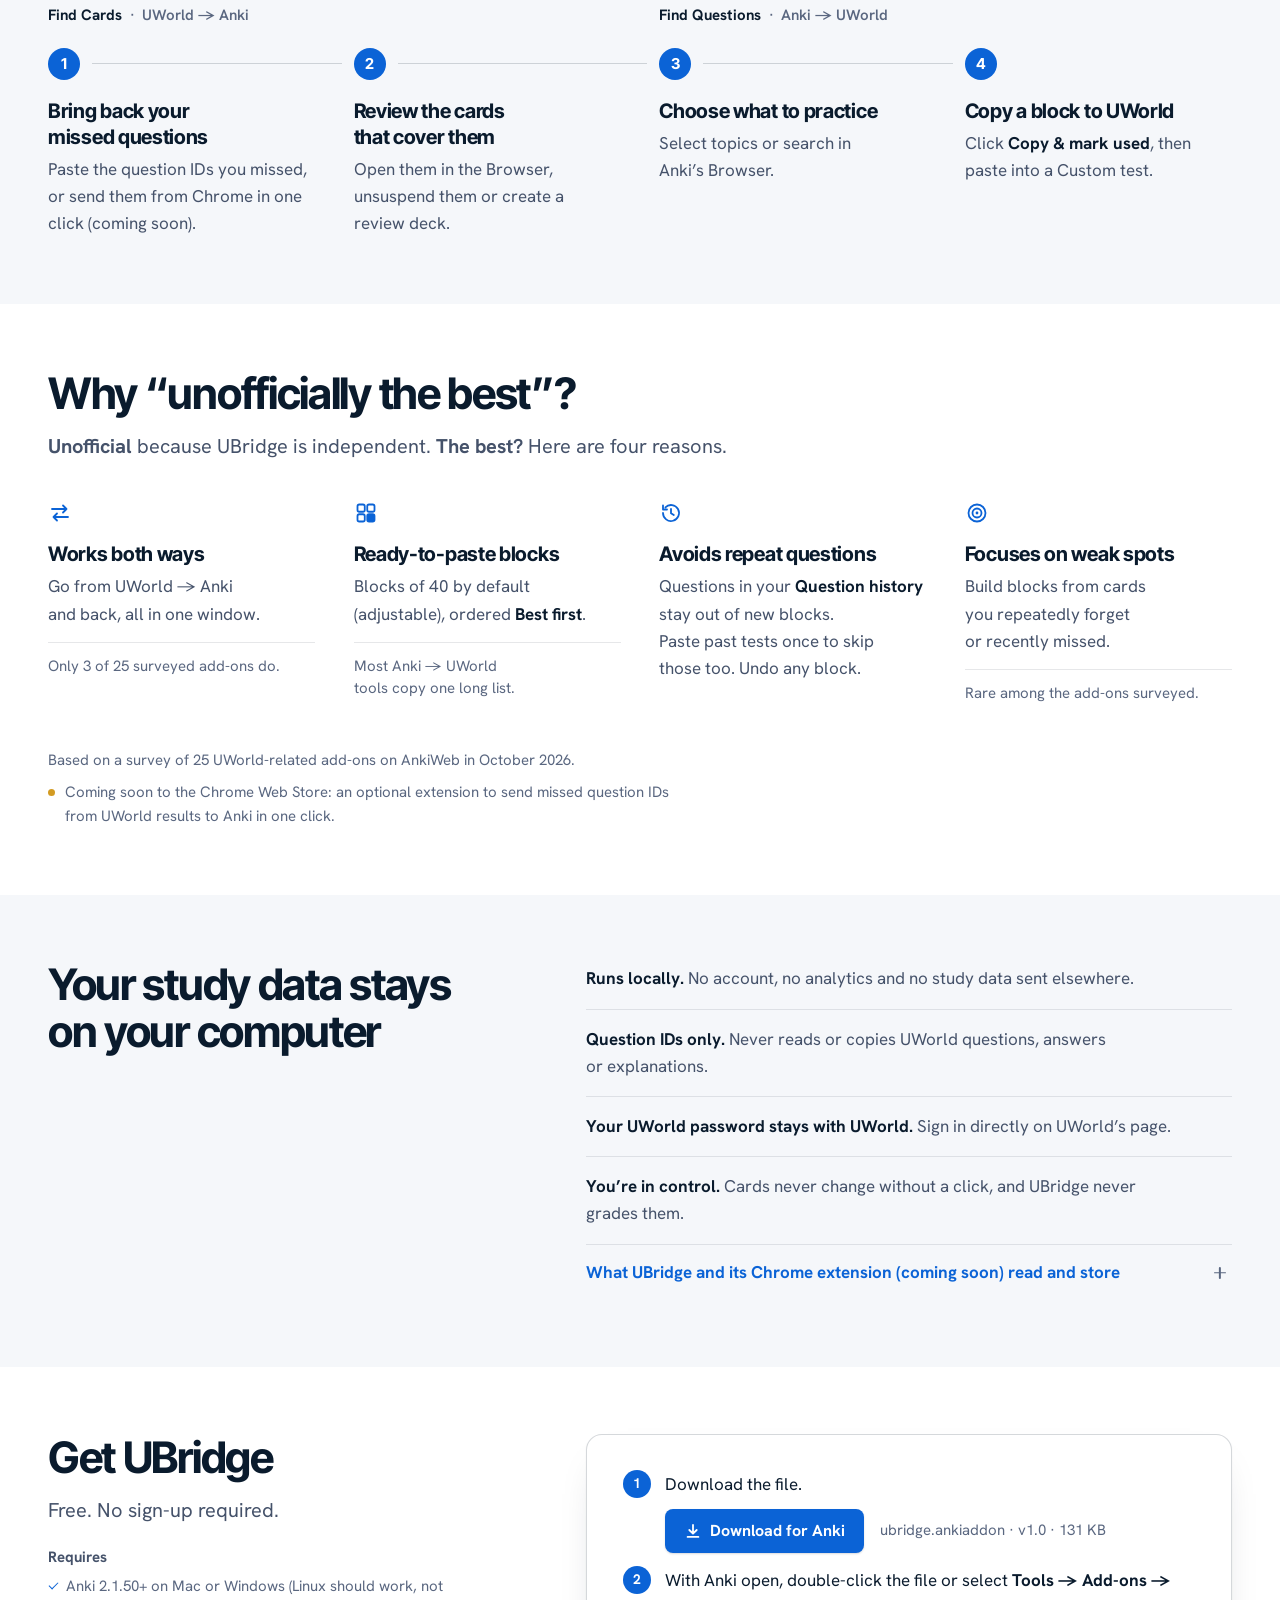
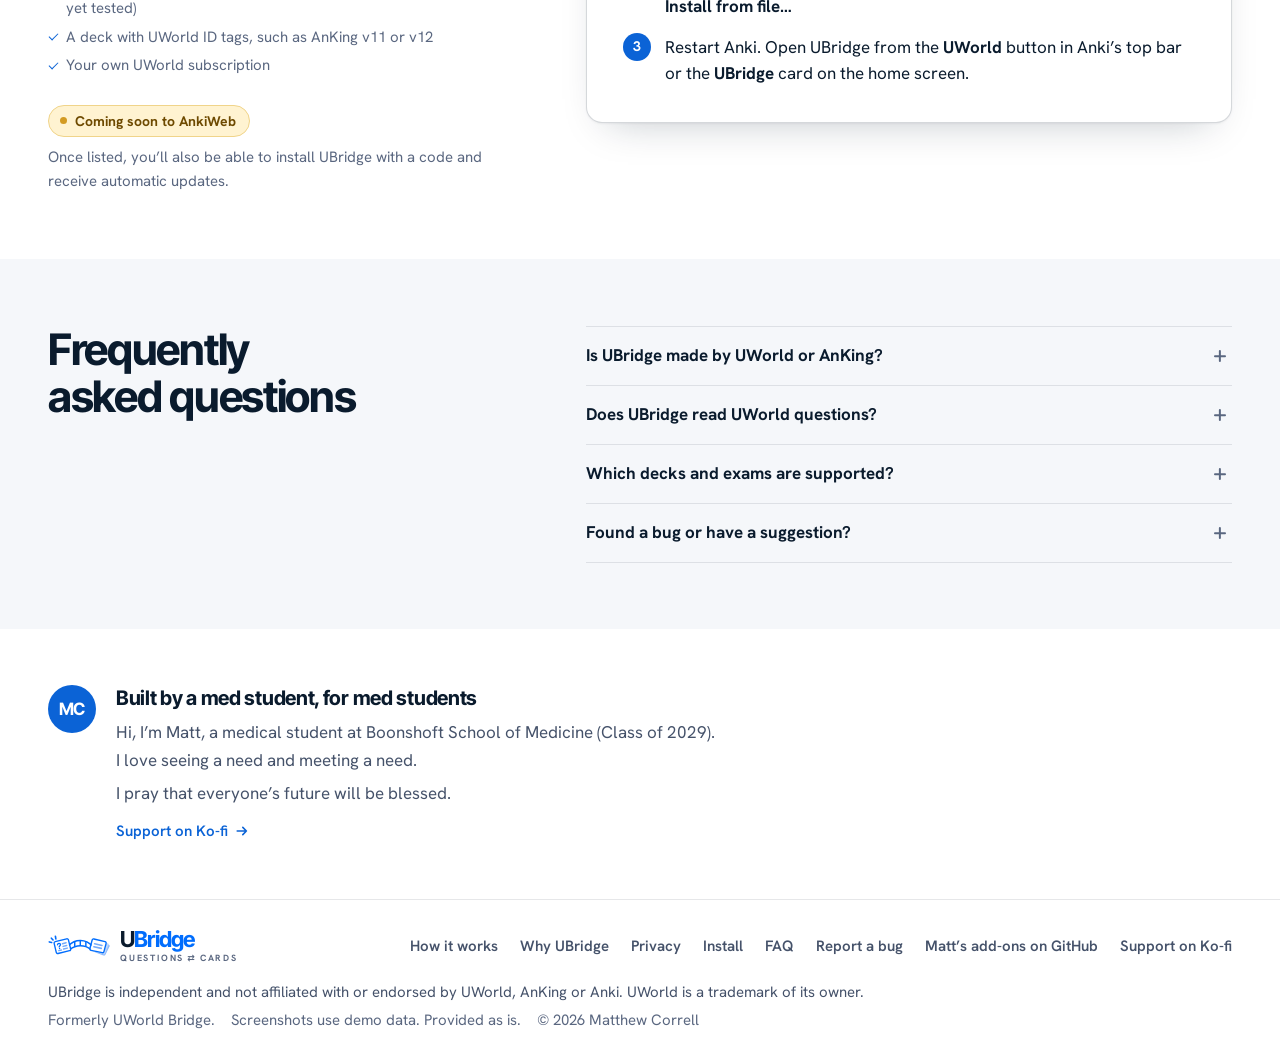
==== commit 1c1d1141: "Match updated add-on (Find Cards first), new build Co-Authored-By: Claude Opus 5.5 <noreply@anthropi" ====
--- a/index.html
+++ b/index.html
@@ -171,8 +171,8 @@
     <div class="hero-shot">
       <!-- The add-on's two tabs, UWorld -> Anki first. Shown by script.js; without JS, Find Cards alone. -->
       <div class="shot-tabs" role="tablist" aria-label="UBridge’s two tabs" hidden>
+        <button class="shot-tab" type="button" role="tab" id="tab-fc" aria-selected="true" aria-controls="shot-fc" tabindex="0"><svg class="shot-tab-icon" aria-hidden="true"><use href="#i-inbox"/></svg><span class="shot-tab-text"><span class="shot-tab-name">Find Cards</span><span class="shot-tab-dir">UWorld&nbsp;<span aria-hidden="true">→</span><span class="visually-hidden">to</span> Anki</span></span></button>
         <button class="shot-tab" type="button" role="tab" id="tab-fq" aria-selected="false" aria-controls="shot-fq" tabindex="-1"><svg class="shot-tab-icon" aria-hidden="true"><use href="#i-layers"/></svg><span class="shot-tab-text"><span class="shot-tab-name">Find Questions</span><span class="shot-tab-dir">Anki&nbsp;<span aria-hidden="true">→</span><span class="visually-hidden">to</span> UWorld</span></span></button>
-        <button class="shot-tab" type="button" role="tab" id="tab-fc" aria-selected="true" aria-controls="shot-fc" tabindex="0"><svg class="shot-tab-icon" aria-hidden="true"><use href="#i-inbox"/></svg><span class="shot-tab-text"><span class="shot-tab-name">Find Cards</span><span class="shot-tab-dir">UWorld&nbsp;<span aria-hidden="true">→</span><span class="visually-hidden">to</span> Anki</span></span></button>
       </div>
       <div class="shot-stage">
         <!-- One quiet touch of the logo's bridge: a thin arch over the window -->
@@ -378,7 +378,7 @@
               <span>Download the file.</span>
               <span class="dl-row">
                 <a class="btn btn-primary" data-href="downloadUrl" href="downloads/ubridge.ankiaddon" download="ubridge.ankiaddon" data-dl><svg aria-hidden="true"><use href="#i-download"/></svg>Download for Anki</a>
-                <span class="dl-file">ubridge.ankiaddon · v<span data-fill="downloadVersion">1.0</span> · <span data-fill="downloadSize">124 KB</span></span>
+                <span class="dl-file">ubridge.ankiaddon · v<span data-fill="downloadVersion">1.0</span> · <span data-fill="downloadSize">131 KB</span></span>
               </span>
             </li>
             <li>With Anki open, double-click the file or select <b>Tools&nbsp;<span aria-hidden="true">→</span><span class="visually-hidden">to</span> <span class="nobr">Add-ons&nbsp;<span aria-hidden="true">→</span></span><span class="visually-hidden">to</span> Install&nbsp;from&nbsp;file…</b></li>
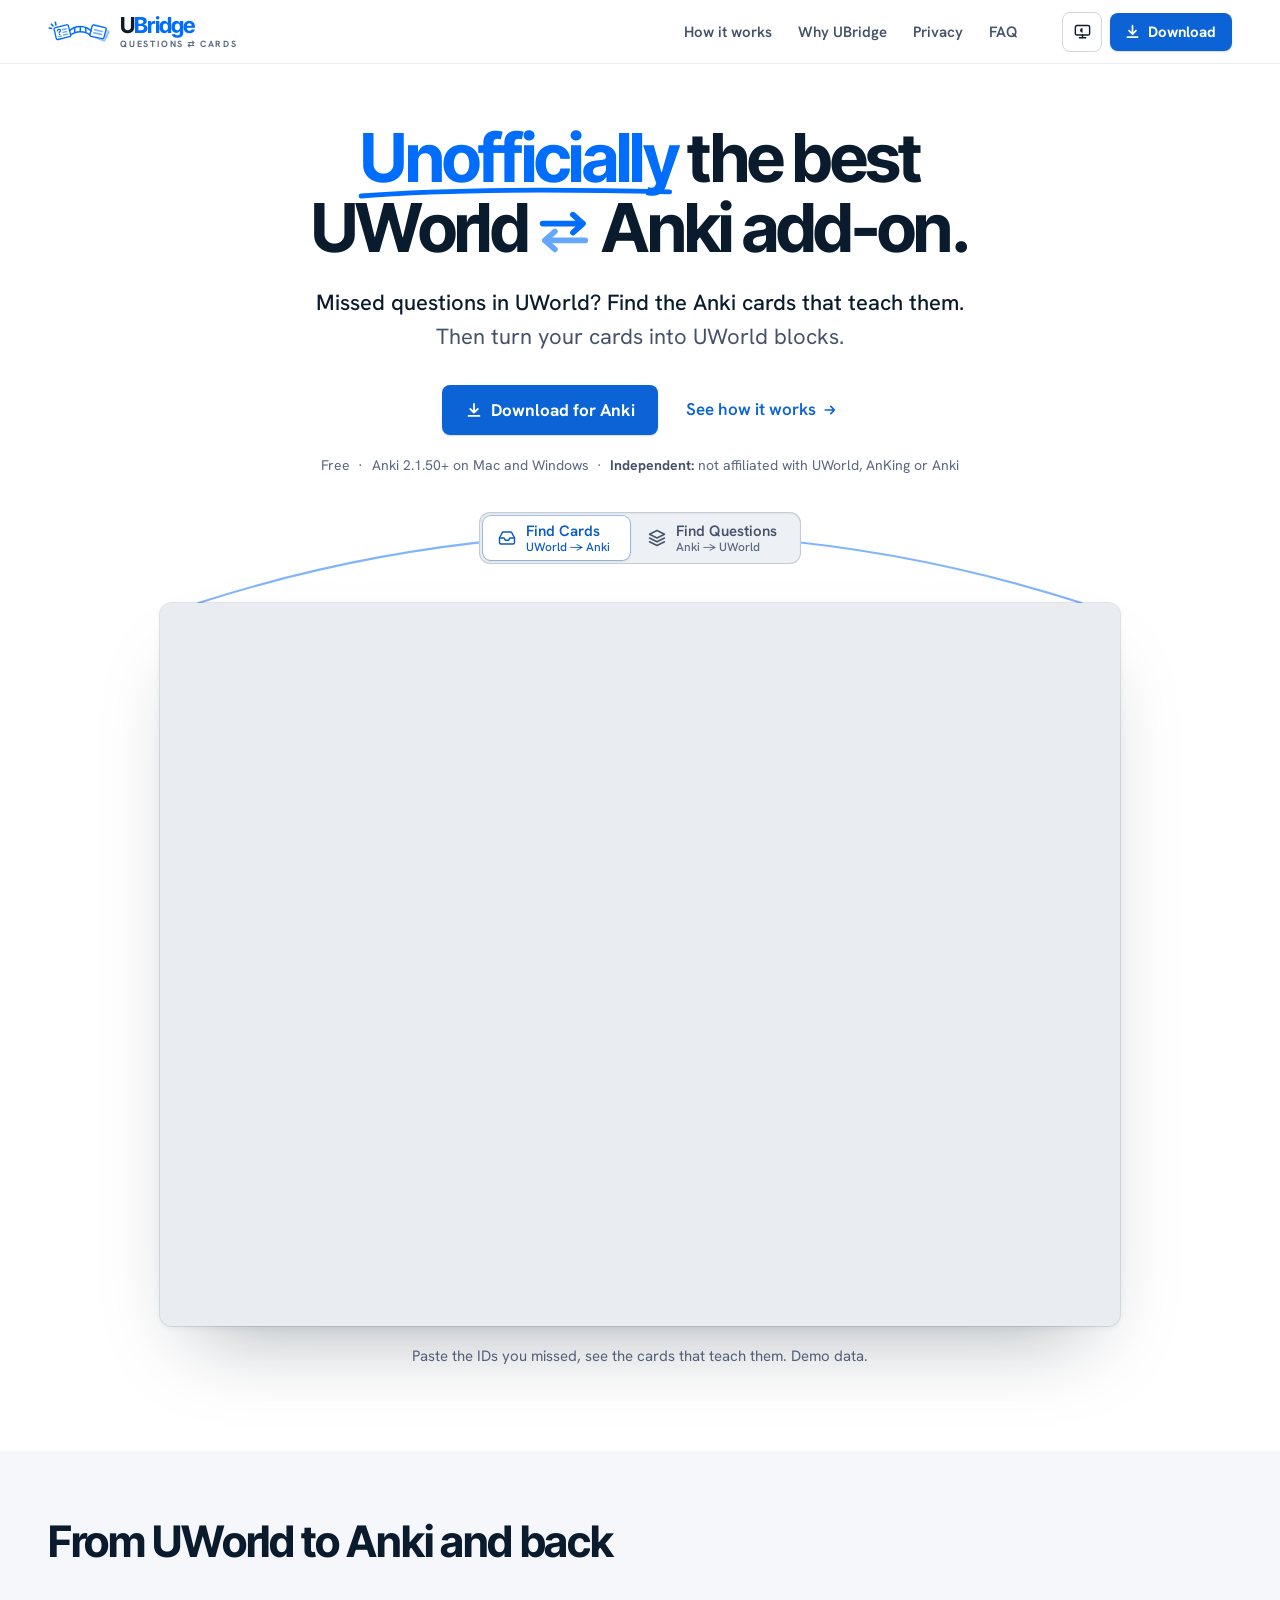
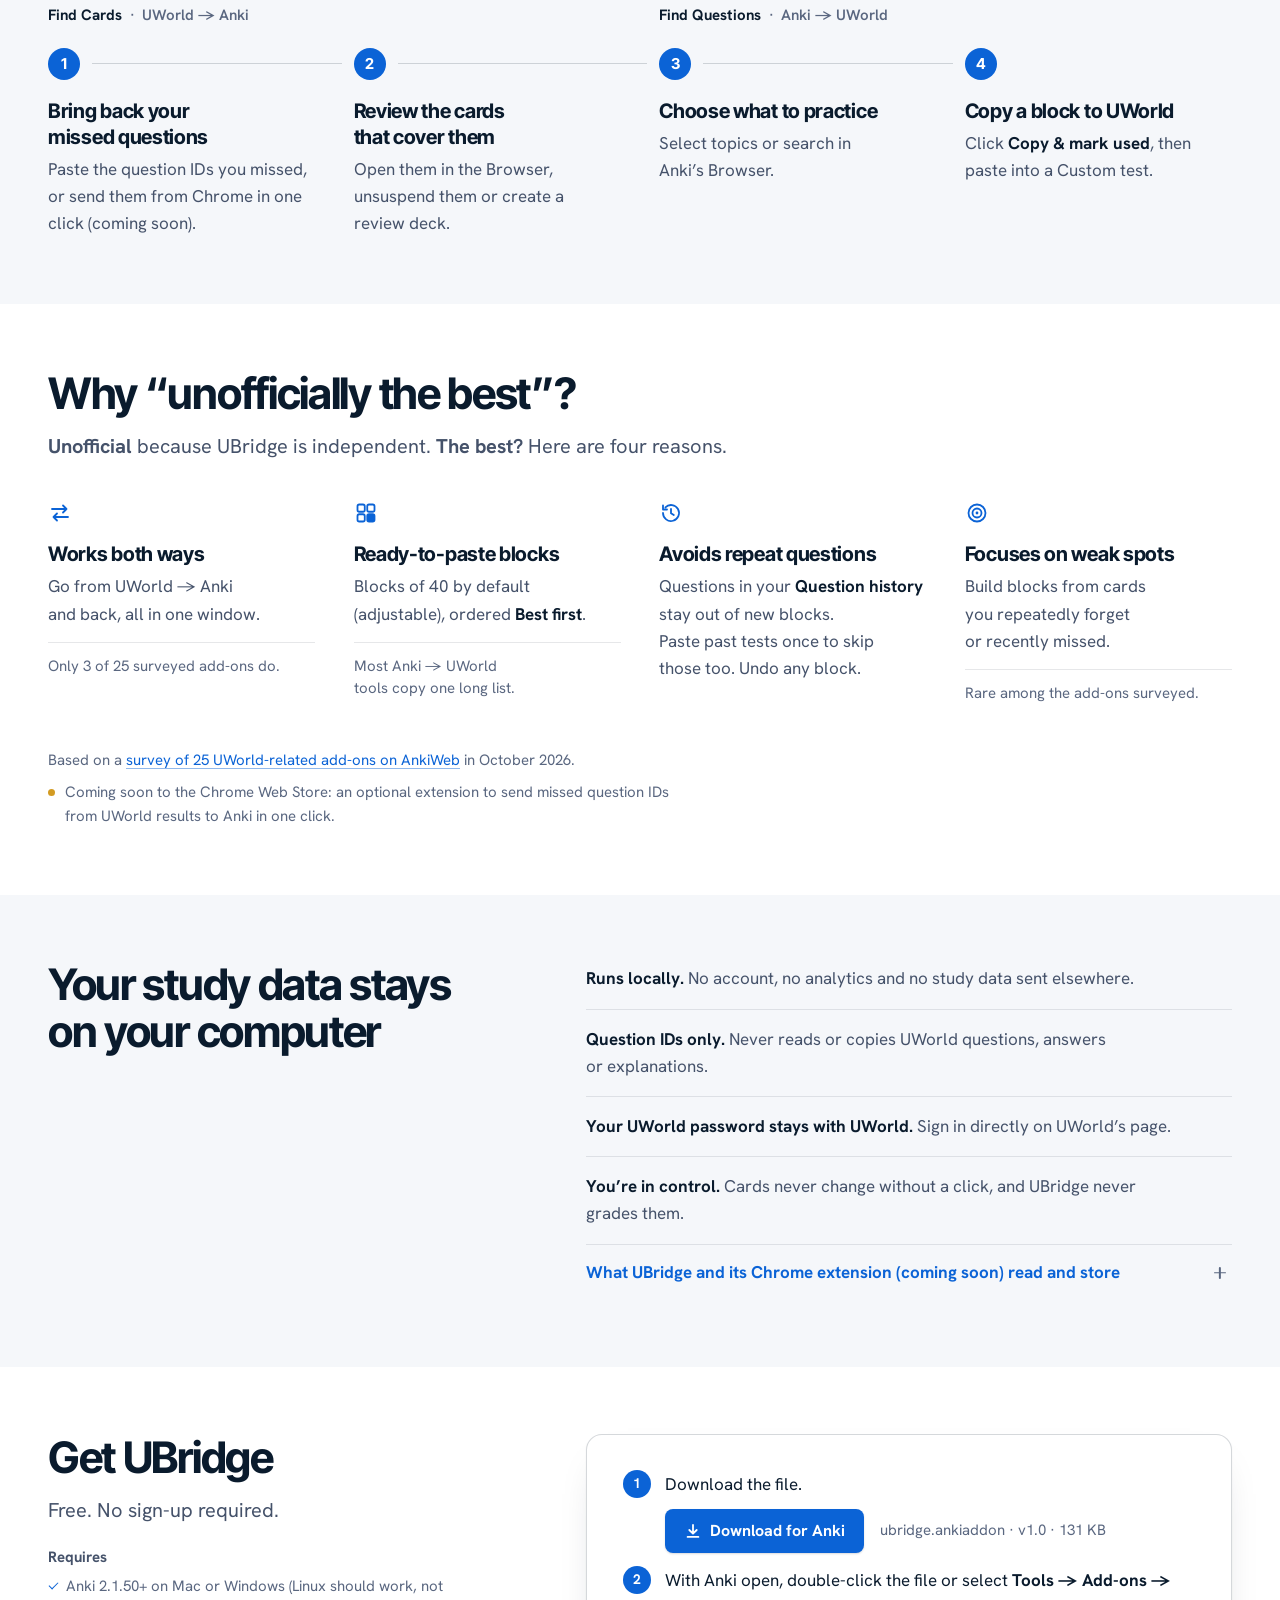
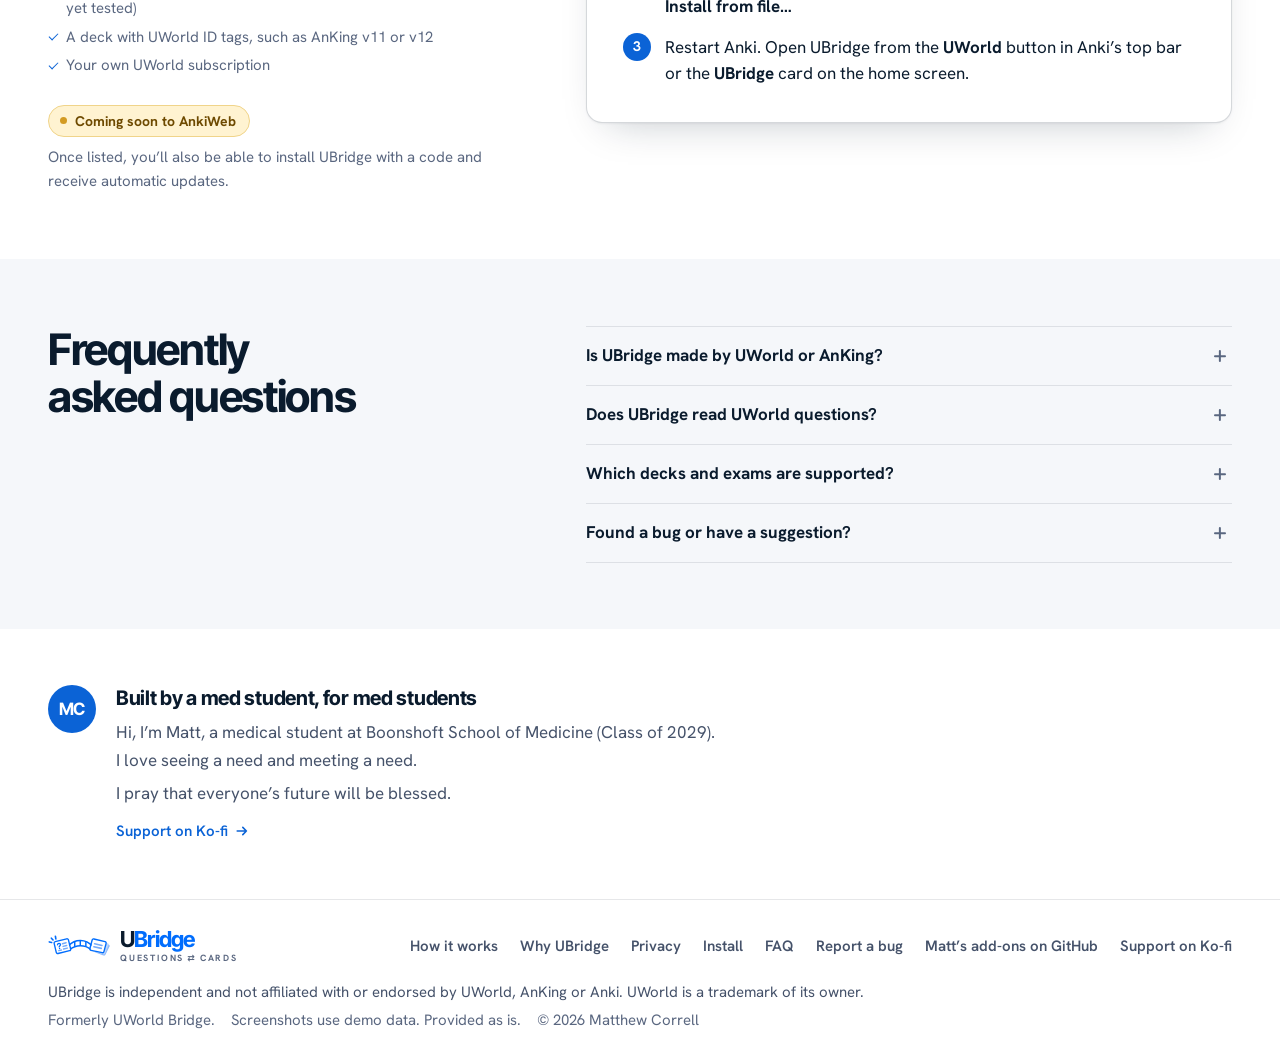
==== commit c2d4a1fb: "Phone spacing, phone screenshots, survey page Co-Authored-By: Claude Opus 5.5 <noreply@anthropic.com" ====
--- a/index.html
+++ b/index.html
@@ -178,25 +178,25 @@
         <!-- One quiet touch of the logo's bridge: a thin arch over the window -->
         <svg class="hero-arc" viewBox="0 0 1000 100" aria-hidden="true" focusable="false"><path pathLength="1" d="M40 96A1500 1500 0 0 1 960 96"/></svg>
 
-        <!-- Find Cards. Phones get just the right-hand panel (74 cards found, topics), big enough to read at a glance -->
+        <!-- Find Cards. Phones get the add-on's own one-column layout: the pasted IDs, then 74 cards found -->
         <div class="shot-panel is-on" id="shot-fc" role="tabpanel" aria-labelledby="tab-fc">
           <figure class="shot-fig">
             <div class="win">
               <picture class="only-light">
-                <source media="(max-width: 599px)" type="image/webp" srcset="assets/screens/find-cards-panel-light@2x.webp 1508w" sizes="92vw" width="754" height="646">
-                <source media="(max-width: 599px)" srcset="assets/screens/find-cards-panel-light@2x.png 1508w" sizes="92vw" width="754" height="646">
+                <source media="(max-width: 599px)" type="image/webp" srcset="assets/screens/find-cards-phone-light@2x.webp 888w" sizes="92vw" width="444" height="672">
+                <source media="(max-width: 599px)" srcset="assets/screens/find-cards-phone-light@2x.png 888w" sizes="92vw" width="444" height="672">
                 <source type="image/webp" srcset="assets/screens/find-cards-light@1200.webp 1200w, assets/screens/find-cards-light@2x.webp 2400w"
                         sizes="(max-width: 599px) 92vw, (max-width: 1100px) 88vw, 960px" width="1200" height="904">
                 <img src="assets/screens/find-cards-light@2x.png" width="1200" height="904" loading="lazy" fetchpriority="high" decoding="async"
-                     alt="UBridge’s Find Cards tab: 74 Anki cards found from 12 pasted UWorld question IDs, with a Show in Browser button and the topics those cards cover.">
+                     alt="UBridge’s Find Cards tab: 12 pasted UWorld question IDs find 74 Anki cards, with a Show in Browser button.">
               </picture>
               <picture class="only-dark">
-                <source media="(max-width: 599px)" type="image/webp" srcset="assets/screens/find-cards-panel-dark@2x.webp 1508w" sizes="92vw" width="754" height="646">
-                <source media="(max-width: 599px)" srcset="assets/screens/find-cards-panel-dark@2x.png 1508w" sizes="92vw" width="754" height="646">
+                <source media="(max-width: 599px)" type="image/webp" srcset="assets/screens/find-cards-phone-dark@2x.webp 888w" sizes="92vw" width="444" height="672">
+                <source media="(max-width: 599px)" srcset="assets/screens/find-cards-phone-dark@2x.png 888w" sizes="92vw" width="444" height="672">
                 <source type="image/webp" srcset="assets/screens/find-cards-dark@1200.webp 1200w, assets/screens/find-cards-dark@2x.webp 2400w"
                         sizes="(max-width: 599px) 92vw, (max-width: 1100px) 88vw, 960px" width="1200" height="904">
                 <img src="assets/screens/find-cards-dark@2x.png" width="1200" height="904" loading="lazy" fetchpriority="high" decoding="async"
-                     alt="UBridge’s Find Cards tab: 74 Anki cards found from 12 pasted UWorld question IDs, with a Show in Browser button and the topics those cards cover.">
+                     alt="UBridge’s Find Cards tab: 12 pasted UWorld question IDs find 74 Anki cards, with a Show in Browser button.">
               </picture>
             </div>
             <figcaption class="hero-caption">Paste the IDs you missed, see the cards that teach them. Demo data.</figcaption>
@@ -204,21 +204,21 @@
         </div>
 
         <!-- Find Questions. Lazy: script.js lets it load once the page has, so the first tab comes first.
-             Phones get its right-hand card (the stats and the ready-to-paste blocks). -->
+             Phones get the chosen topic, then Find UWorld questions, the stats and the first block. -->
         <div class="shot-panel" id="shot-fq" role="tabpanel" aria-labelledby="tab-fq" hidden>
           <figure class="shot-fig">
             <div class="win">
               <picture class="only-light">
-                <source media="(max-width: 599px)" type="image/webp" srcset="assets/screens/find-questions-panel-light@2x.webp 1508w" sizes="92vw" width="754" height="646">
-                <source media="(max-width: 599px)" srcset="assets/screens/find-questions-panel-light@2x.png 1508w" sizes="92vw" width="754" height="646">
+                <source media="(max-width: 599px)" type="image/webp" srcset="assets/screens/find-questions-phone-light@2x.webp 888w" sizes="92vw" width="444" height="672">
+                <source media="(max-width: 599px)" srcset="assets/screens/find-questions-phone-light@2x.png 888w" sizes="92vw" width="444" height="672">
                 <source type="image/webp" srcset="assets/screens/find-questions-light@1200.webp 1200w, assets/screens/find-questions-light@2x.webp 2400w"
                         sizes="(max-width: 599px) 92vw, (max-width: 1100px) 88vw, 960px" width="1200" height="895">
                 <img src="assets/screens/find-questions-light@2x.png" width="1200" height="895" loading="lazy" decoding="async"
                      alt="UBridge’s Find Questions tab: the UWorld questions behind your chosen Anki topics, split into ready-to-paste blocks of 40, each with Copy and Copy &amp; mark used buttons.">
               </picture>
               <picture class="only-dark">
-                <source media="(max-width: 599px)" type="image/webp" srcset="assets/screens/find-questions-panel-dark@2x.webp 1508w" sizes="92vw" width="754" height="646">
-                <source media="(max-width: 599px)" srcset="assets/screens/find-questions-panel-dark@2x.png 1508w" sizes="92vw" width="754" height="646">
+                <source media="(max-width: 599px)" type="image/webp" srcset="assets/screens/find-questions-phone-dark@2x.webp 888w" sizes="92vw" width="444" height="672">
+                <source media="(max-width: 599px)" srcset="assets/screens/find-questions-phone-dark@2x.png 888w" sizes="92vw" width="444" height="672">
                 <source type="image/webp" srcset="assets/screens/find-questions-dark@1200.webp 1200w, assets/screens/find-questions-dark@2x.webp 2400w"
                         sizes="(max-width: 599px) 92vw, (max-width: 1100px) 88vw, 960px" width="1200" height="895">
                 <img src="assets/screens/find-questions-dark@2x.png" width="1200" height="895" loading="lazy" decoding="async"
@@ -296,7 +296,7 @@
       </li>
     </ul>
     <div class="why-notes r">
-      <p>Based on a survey of 25 UWorld-related add-ons on AnkiWeb in October 2026.</p>
+      <p>Based on a <a href="survey.html">survey of 25 UWorld-related add-ons on AnkiWeb</a> in October 2026.</p>
       <p class="soon-note" data-when="chrome-a">Coming soon to the Chrome Web Store: an optional extension to send missed question IDs from UWorld results to Anki in one click.</p>
       <p class="soon-note soon-note--live" data-when="chrome-b" hidden><span>Also free: the optional Chrome extension sends missed question IDs from UWorld results to Anki in one click. <a data-href="chromeStoreUrl" href="#install" target="_blank" rel="noopener">Add to Chrome<span class="visually-hidden"> (opens the Chrome Web Store)</span></a></span></p>
     </div>
--- a/styles.css
+++ b/styles.css
@@ -637,7 +637,7 @@
   .facts { margin-top: 12px; }
   .hero-visual { margin-top: 30px; }
   .hero-arc path { stroke-width: 4.4; }
-  .win { border-radius: var(--r-2); aspect-ratio: 754 / 646; }
+  .win { border-radius: var(--r-2); aspect-ratio: 444 / 672; }
   .shot-tabs { width: min(100%, 400px); margin-bottom: calc(7.2% + 12px); }   /* phones: above the arch's crown */
   .shot-tab { flex: 1 1 0; min-width: 0; gap: 8px; padding-inline: 8px; }
 }
@@ -914,6 +914,60 @@
 }
 
 /* ==========================================================================
+   survey.html: how UBridge was compared (a plain table, stacked on phones)
+   ========================================================================== */
+.survey { padding-block: clamp(36px, 4.6vw, 64px) var(--section-y); }
+.survey-inner { max-width: 860px; }
+.back-link { font-size: var(--fs-small); min-height: 44px; }
+.back-link .arrow { rotate: 180deg; }
+@media (hover: hover) { .back-link:hover .arrow { transform: translateX(-3px); } }
+.survey h1 { margin-top: 12px; font-size: var(--fs-h2); }
+.survey .lead { margin-top: 18px; max-width: 40em; text-wrap: pretty; }
+.survey-counts {
+  list-style: none;
+  display: flex; flex-wrap: wrap; gap: 14px 40px;
+  margin-top: 32px; padding-block: 20px;
+  border-block: 1px solid var(--line);
+}
+.survey-counts li { display: flex; align-items: baseline; gap: 10px; font-weight: 600; color: var(--muted); }
+.survey-counts b { font-family: var(--font-display); font-size: 2rem; line-height: 1; letter-spacing: -0.03em; color: var(--ink); }
+.survey-counts .is-both b, .survey-counts .is-both span { color: var(--accent); }
+.survey-key { margin-top: 16px; font-size: var(--fs-small); color: var(--soft); }
+.survey-key b { color: var(--muted); }
+.survey-wrap { margin-top: 36px; }
+.survey-table { width: 100%; border-collapse: collapse; font-size: var(--fs-small); line-height: 1.5; }
+.survey-table th, .survey-table td { text-align: left; vertical-align: top; padding: 13px 20px 13px 0; border-bottom: 1px solid var(--line); }
+.survey-table th:last-child, .survey-table td:last-child { padding-right: 0; }
+.survey-table thead th {
+  padding-block: 0 10px;
+  font-size: .8125rem; font-weight: 700; letter-spacing: .06em; text-transform: uppercase;
+  color: var(--soft); border-bottom-color: var(--line-strong); white-space: nowrap;
+}
+.survey-table tbody th { font-weight: 600; text-wrap: pretty; }
+.survey-table td { color: var(--muted); white-space: nowrap; }
+.survey-table .dir-both .dir { color: var(--ink); font-weight: 700; }
+.survey-table .ch-yes { color: var(--ink); font-weight: 600; }
+.survey-table .ch-na { color: var(--soft); }
+.survey-table .ub-body th, .survey-table .ub-body td { border-top: 2px solid var(--line-strong); border-bottom: 0; padding-top: 18px; color: var(--ink); font-weight: 700; }
+.ub-this { font-weight: 500; color: var(--soft); }
+.survey-notes { margin-top: 36px; max-width: 44rem; display: grid; gap: 12px; font-size: var(--fs-small); color: var(--soft); }
+.survey-notes b { color: var(--muted); }
+@media (max-width: 599px) {          /* phones: each add-on is a small card: the name, then direction and extension */
+  .survey-counts { display: grid; grid-template-columns: repeat(3, auto); justify-content: space-between; gap: 12px; }
+  .survey-counts li { flex-direction: column; gap: 6px; font-size: var(--fs-small); line-height: 1.3; }
+  .survey-table thead { position: absolute; width: 1px; height: 1px; overflow: hidden; clip-path: inset(50%); }
+  .survey-table, .survey-table tbody { display: block; }
+  .survey-table tr { display: flex; flex-wrap: wrap; gap: 4px 18px; padding: 18px 0; border-bottom: 1px solid var(--line); }
+  .survey-table th, .survey-table td { display: block; padding: 0; border: 0; }
+  .survey-table tbody th { flex-basis: 100%; font-size: var(--fs-body); }
+  .survey-table td::before { content: attr(data-label) ": "; color: var(--soft); font-weight: 500; }
+  .survey-table .ch-na { display: none; }   /* not stated: nothing to show */
+  .survey-table .ub-body tr { border-top: 2px solid var(--line-strong); border-bottom: 0; }
+  .survey-table .ub-body th, .survey-table .ub-body td { border: 0; padding-top: 0; }
+  .survey-notes { gap: 16px; }
+}
+
+/* ==========================================================================
    Footer
    ========================================================================== */
 .site-footer {
@@ -935,6 +989,57 @@
   .footer-links { gap: 0 20px; }
   .footer-links a { padding-block: 10px; }
   .footer-legal { margin-top: 12px; }
+}
+
+/* ==========================================================================
+   Phones: more air. Bigger gaps between sections, between list items and
+   under headings, and a touch more line height, so no run of lines packs
+   together. Same text sizes. Desktop is untouched.
+   ========================================================================== */
+@media (max-width: 599px) {
+  :root { --section-y: 68px; --head-gap: 36px; }
+  body { line-height: 1.65; }
+  .section-head .lead, .install .split-head .lead { margin-top: 16px; }
+  .split { row-gap: 32px; }
+
+  /* How it works */
+  .steps { row-gap: 52px; }
+  .group-label { margin-bottom: 26px; }
+  .step-list { row-gap: 36px; }
+  .step p { margin-top: 8px; }
+  .step::before { height: calc(100% - 12px); }  /* the connector still stops 8px short of the next number */
+
+  /* Why */
+  .why-grid { gap: 40px; }
+  .why-item p { margin-top: 8px; }
+  .why-item .vs { margin-top: 14px; padding-top: 12px; }
+  .why-notes { margin-top: 44px; gap: 16px; }
+
+  /* Privacy */
+  .promises li { padding: 20px 0; }
+  .promises li:first-child { padding-top: 0; }
+  .disclosure summary { padding-block: 18px; }
+  .disclosure-body { gap: 16px; padding-bottom: 24px; }
+
+  /* Install */
+  .requirements { margin-top: 26px; }
+  .requirements ul { margin-top: 10px; gap: 12px; }
+  .install-card { gap: 24px; }
+  .install-steps { gap: 22px; }
+  .install-steps--dl li:first-child { gap: 14px; }
+  .install .soon-line { gap: 10px 12px; }
+
+  /* FAQ */
+  .faq-list summary { min-height: 64px; padding-block: 18px; }
+  .faq-body { padding-bottom: 26px; }
+
+  /* Creator and footer */
+  .creator { padding-block: 56px; }
+  .creator .note { margin-top: 18px; }
+  .creator .faith { margin-top: 10px; }
+  .creator .support { margin-top: 16px; }
+  .site-footer { padding-top: 36px; }
+  .footer-legal { margin-top: 18px; gap: 8px; }
 }
 
 /* ==========================================================================
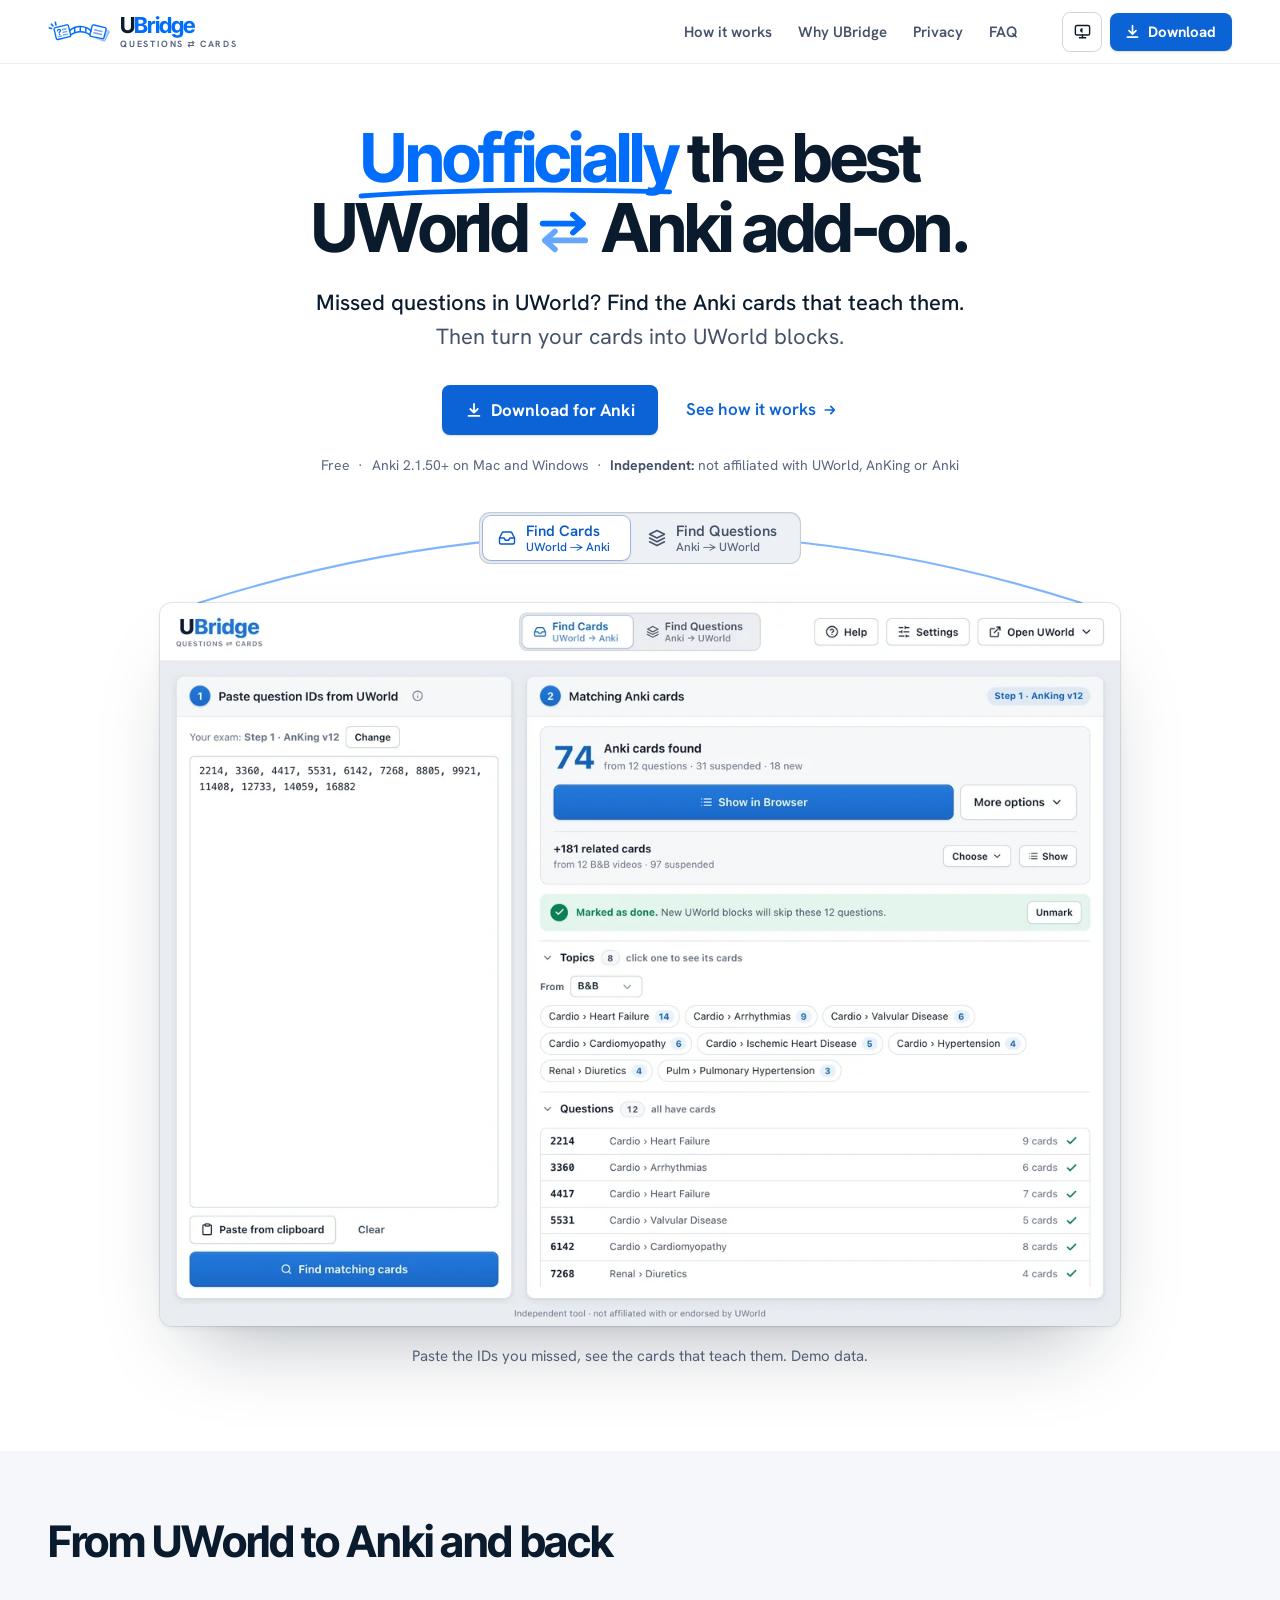
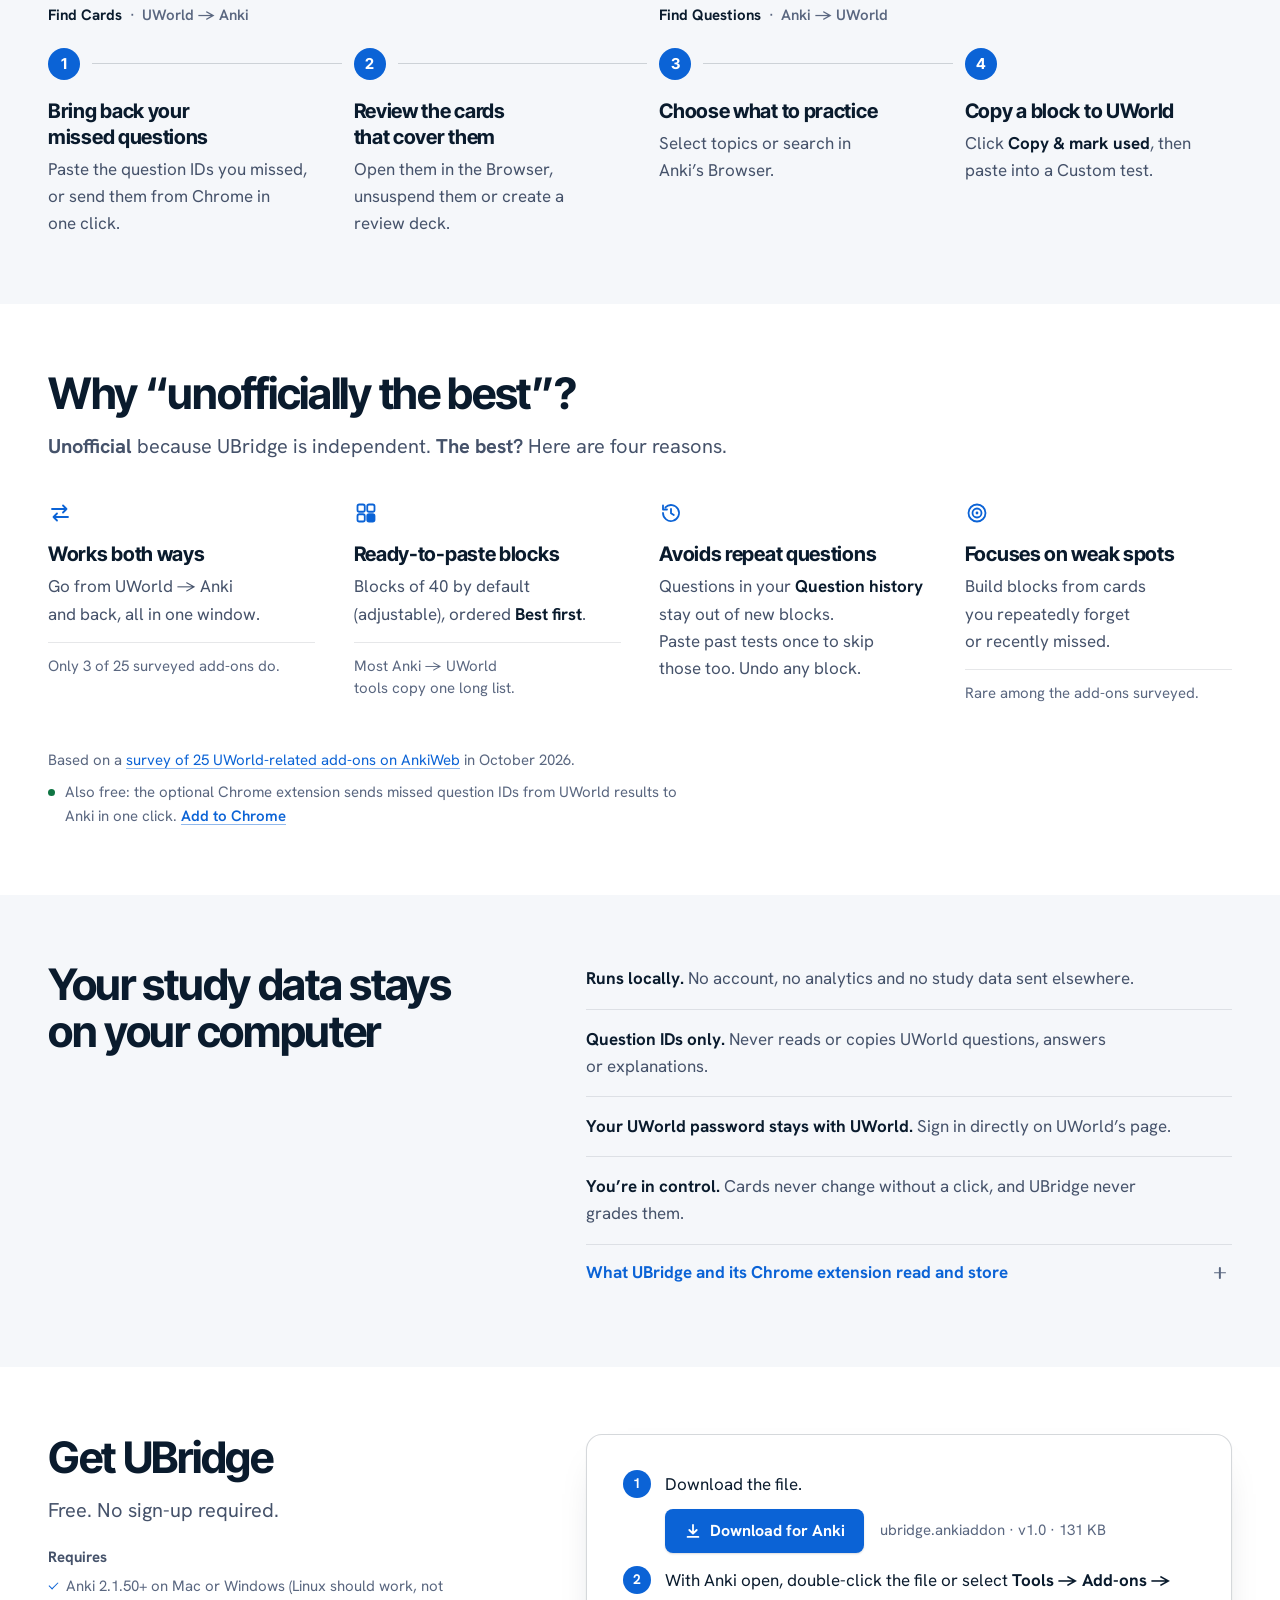
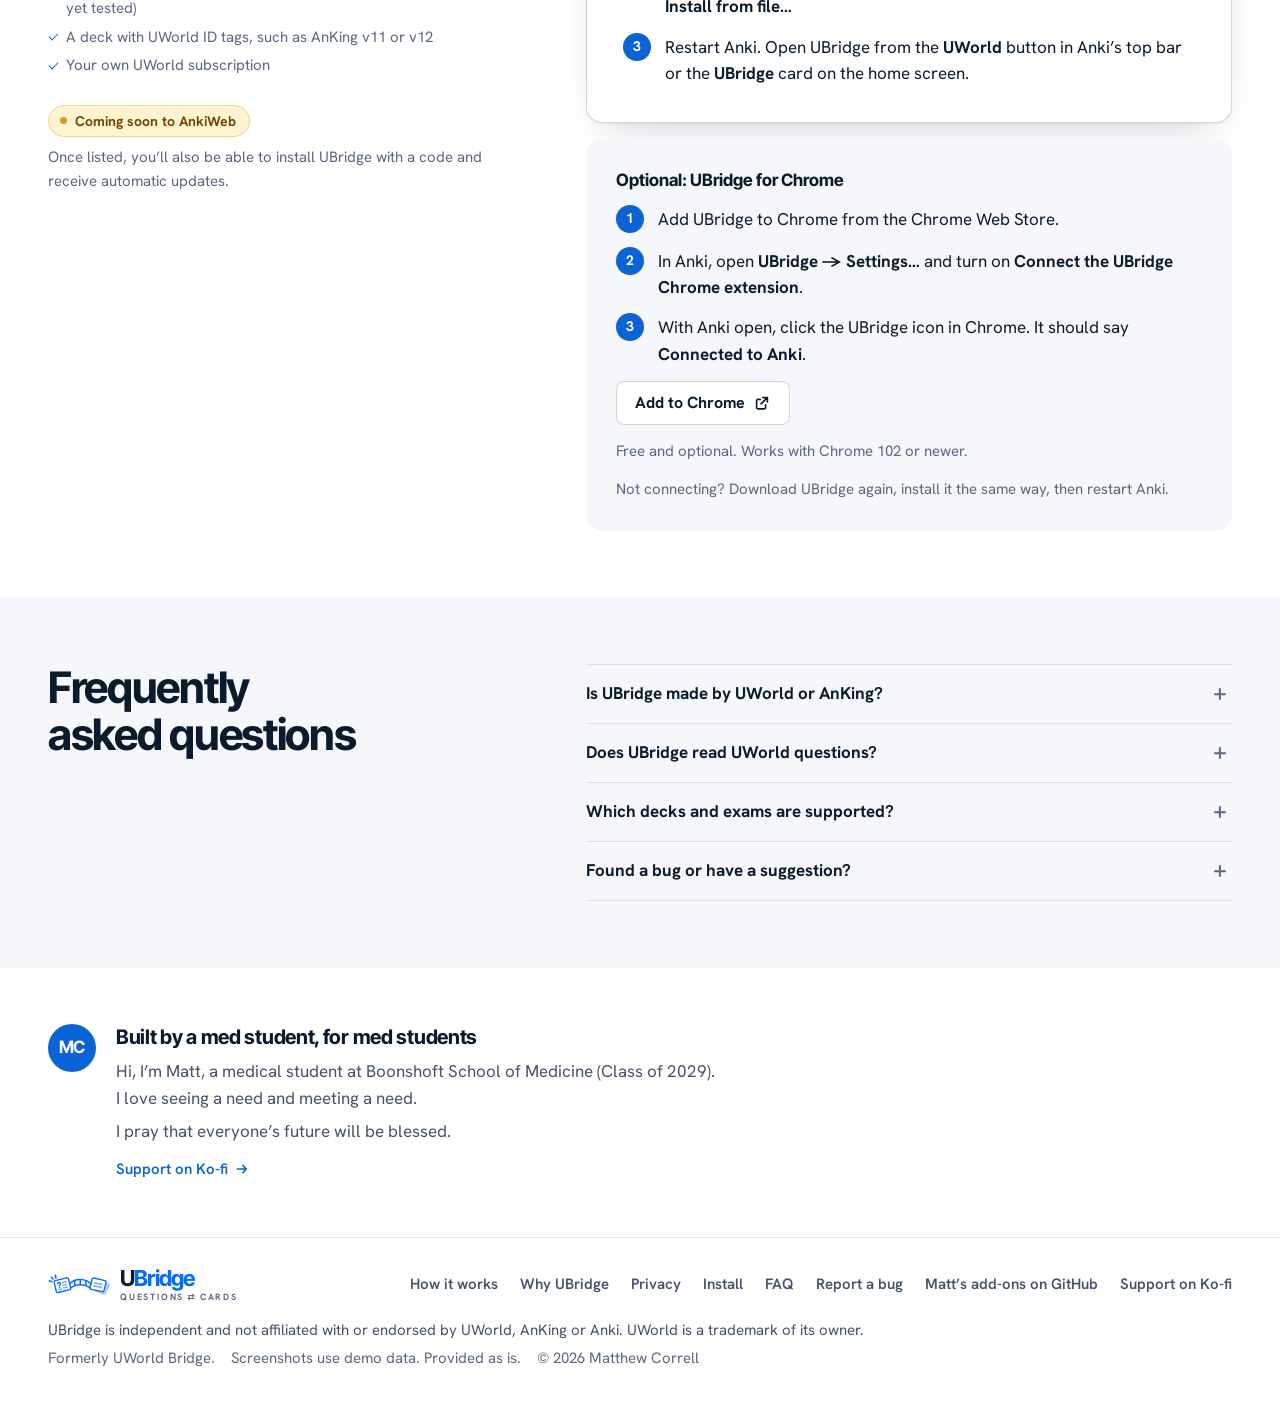
==== commit 3a0854c6: "Chrome extension is on the Chrome Web Store; privacy text for Log by itself Co-Authored-By: Claude O" ====
--- a/index.html
+++ b/index.html
@@ -319,7 +319,7 @@
       <details class="disclosure r" id="privacy-extension">
         <summary><span>What UBridge and its Chrome extension<span data-when="chrome-a"> (coming soon)</span> read and store</span><span class="pm" aria-hidden="true"></span></summary>
         <div class="disclosure-body">
-          <p>When clicked, the extension reads question IDs and whether each was right, wrong or marked. To identify logged tests, it also reads each test’s name, ID and date, plus the UWorld subscription number in the page URL, from UWorld’s results and Previous Tests pages. It never stores or sends question text, answers or explanations, and communicates only with Anki on your computer.</p>
+          <p>When you click it, the extension reads question IDs and whether each was right, wrong or marked. It also does this when you open the results of a test you haven’t logged yet, so the test logs itself (Log by itself, on by default; turn it off in the extension’s settings). To identify logged tests, it also reads each test’s name, ID and date, plus the UWorld subscription number in the page URL, from UWorld’s results and Previous Tests pages. It never stores or sends question text, answers or explanations, and communicates only with Anki on your computer.</p>
           <p>Button settings are stored in Chrome and may sync with your Google account if Chrome sync is enabled. Chrome also stores locally: recent UWorld test names and dates, so sent tests retain their dates; logged-test records, so status dots remain visible when Anki is closed (set <span class="ui">Logged marks</span> to Off in the popup to delete them); and your UWorld course URL. Question IDs are not stored.</p>
           <p>The connection requires enabling <span class="ui">Connect the UBridge Chrome extension</span> in UBridge’s <span class="ui">Settings</span>. It listens only on <span class="mono">127.0.0.1</span>, responds only to the UBridge extension and cannot add, edit or delete cards.</p>
           <p>In UBridge, Question history is saved locally. The optional UWorld window retains your UWorld sign-in on this computer. On shared computers, use UWorld in your regular browser instead.</p>
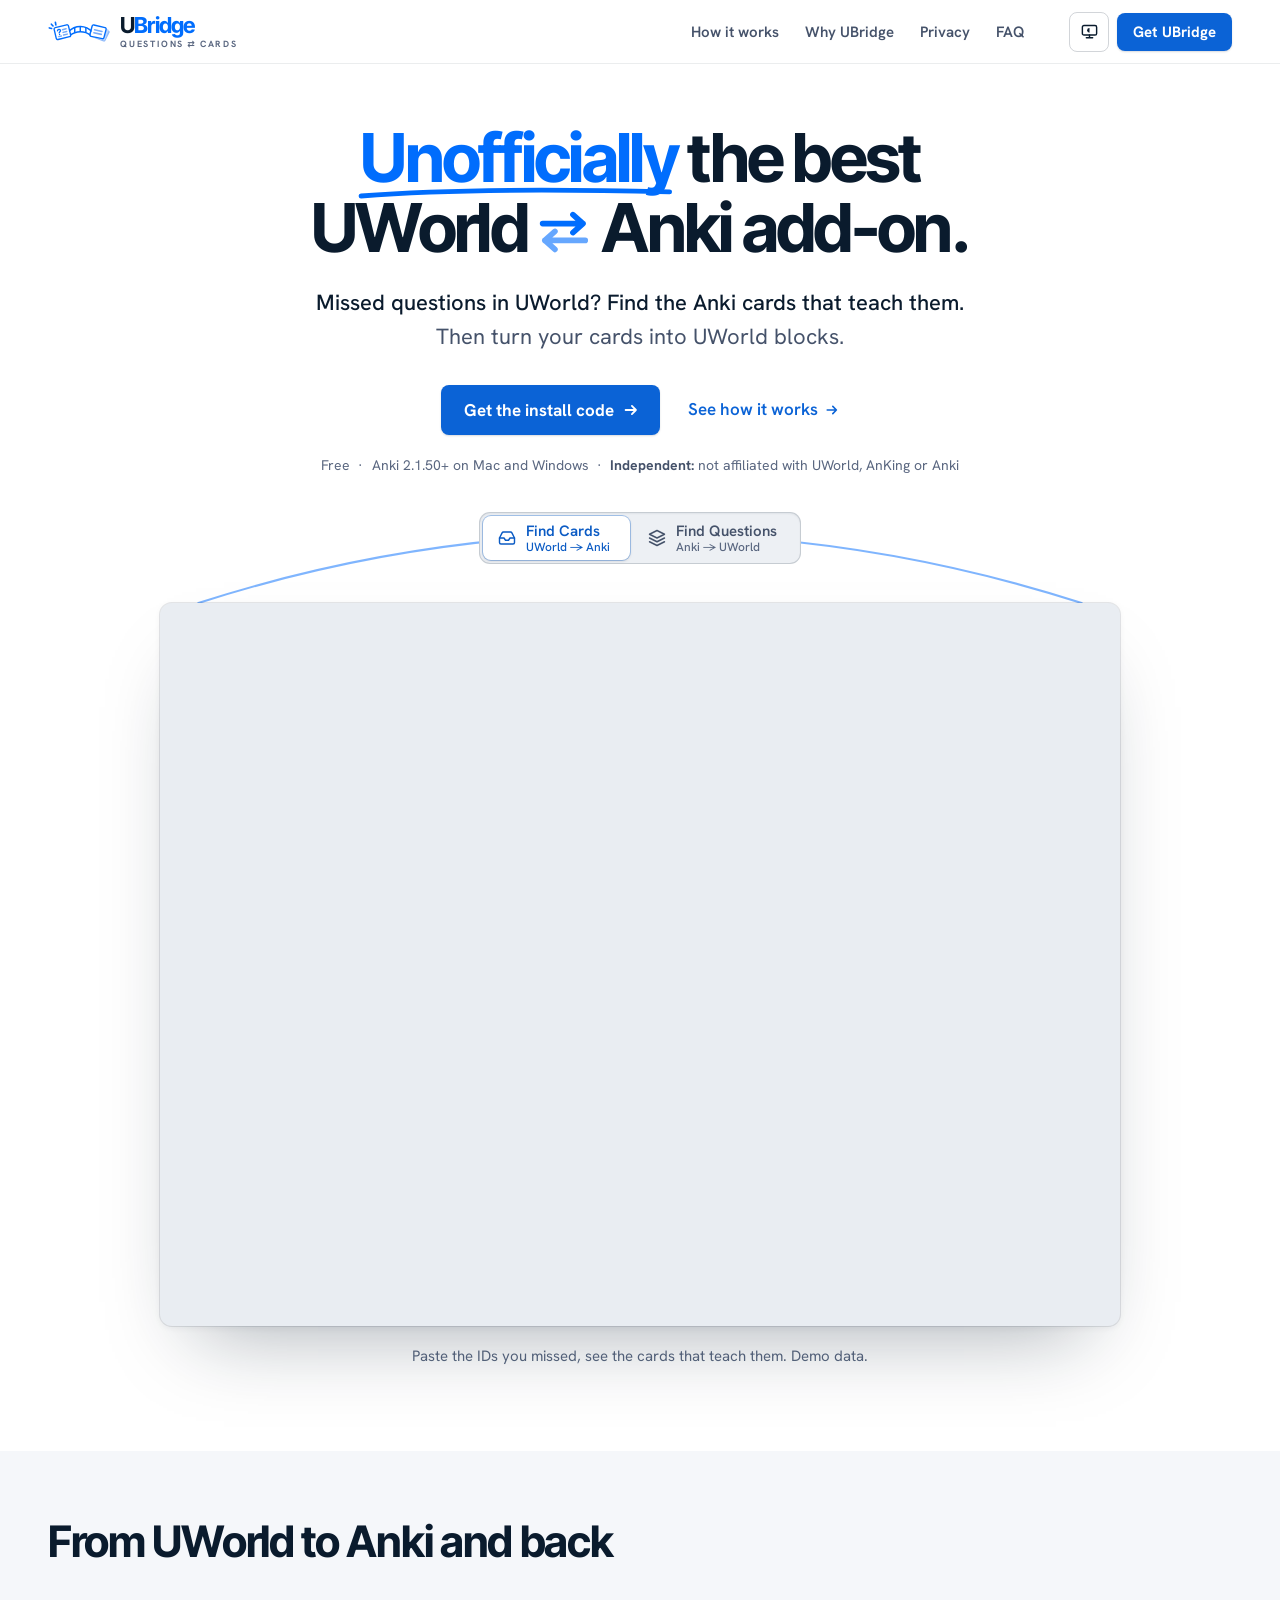
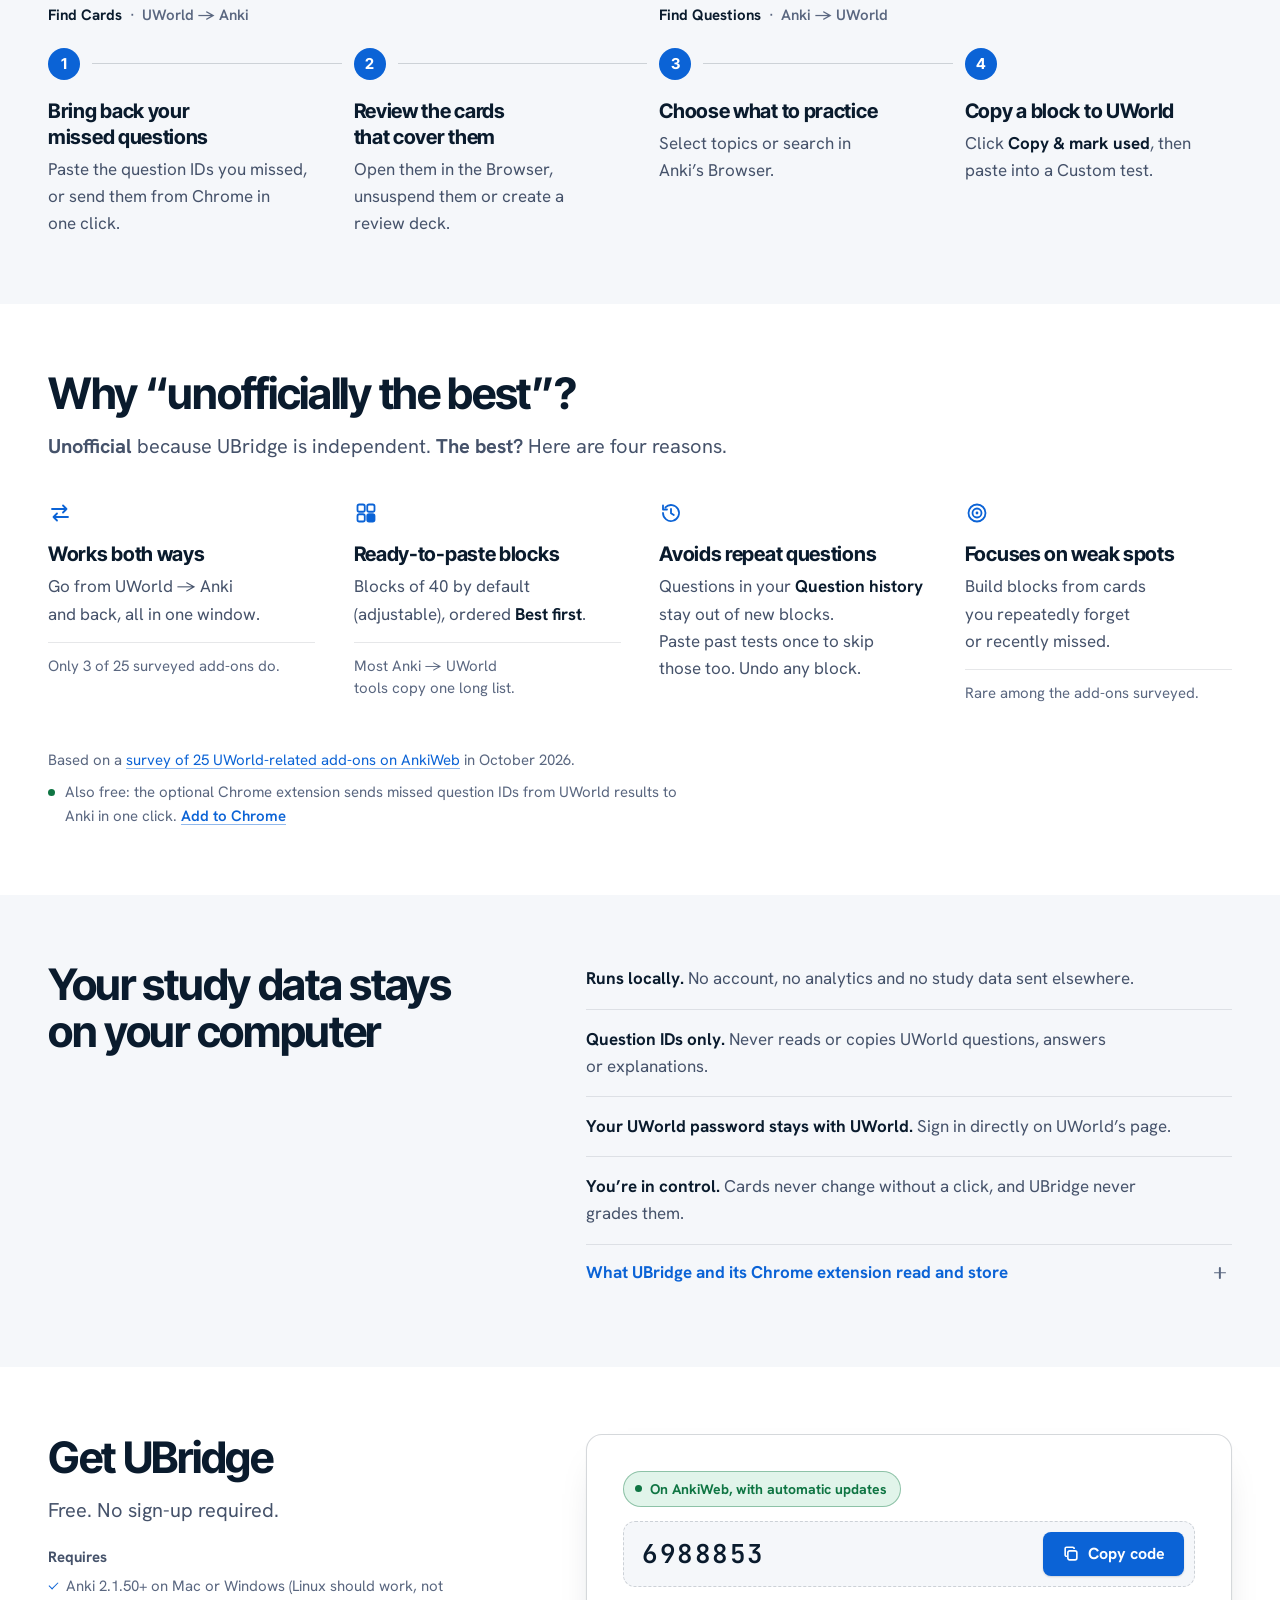
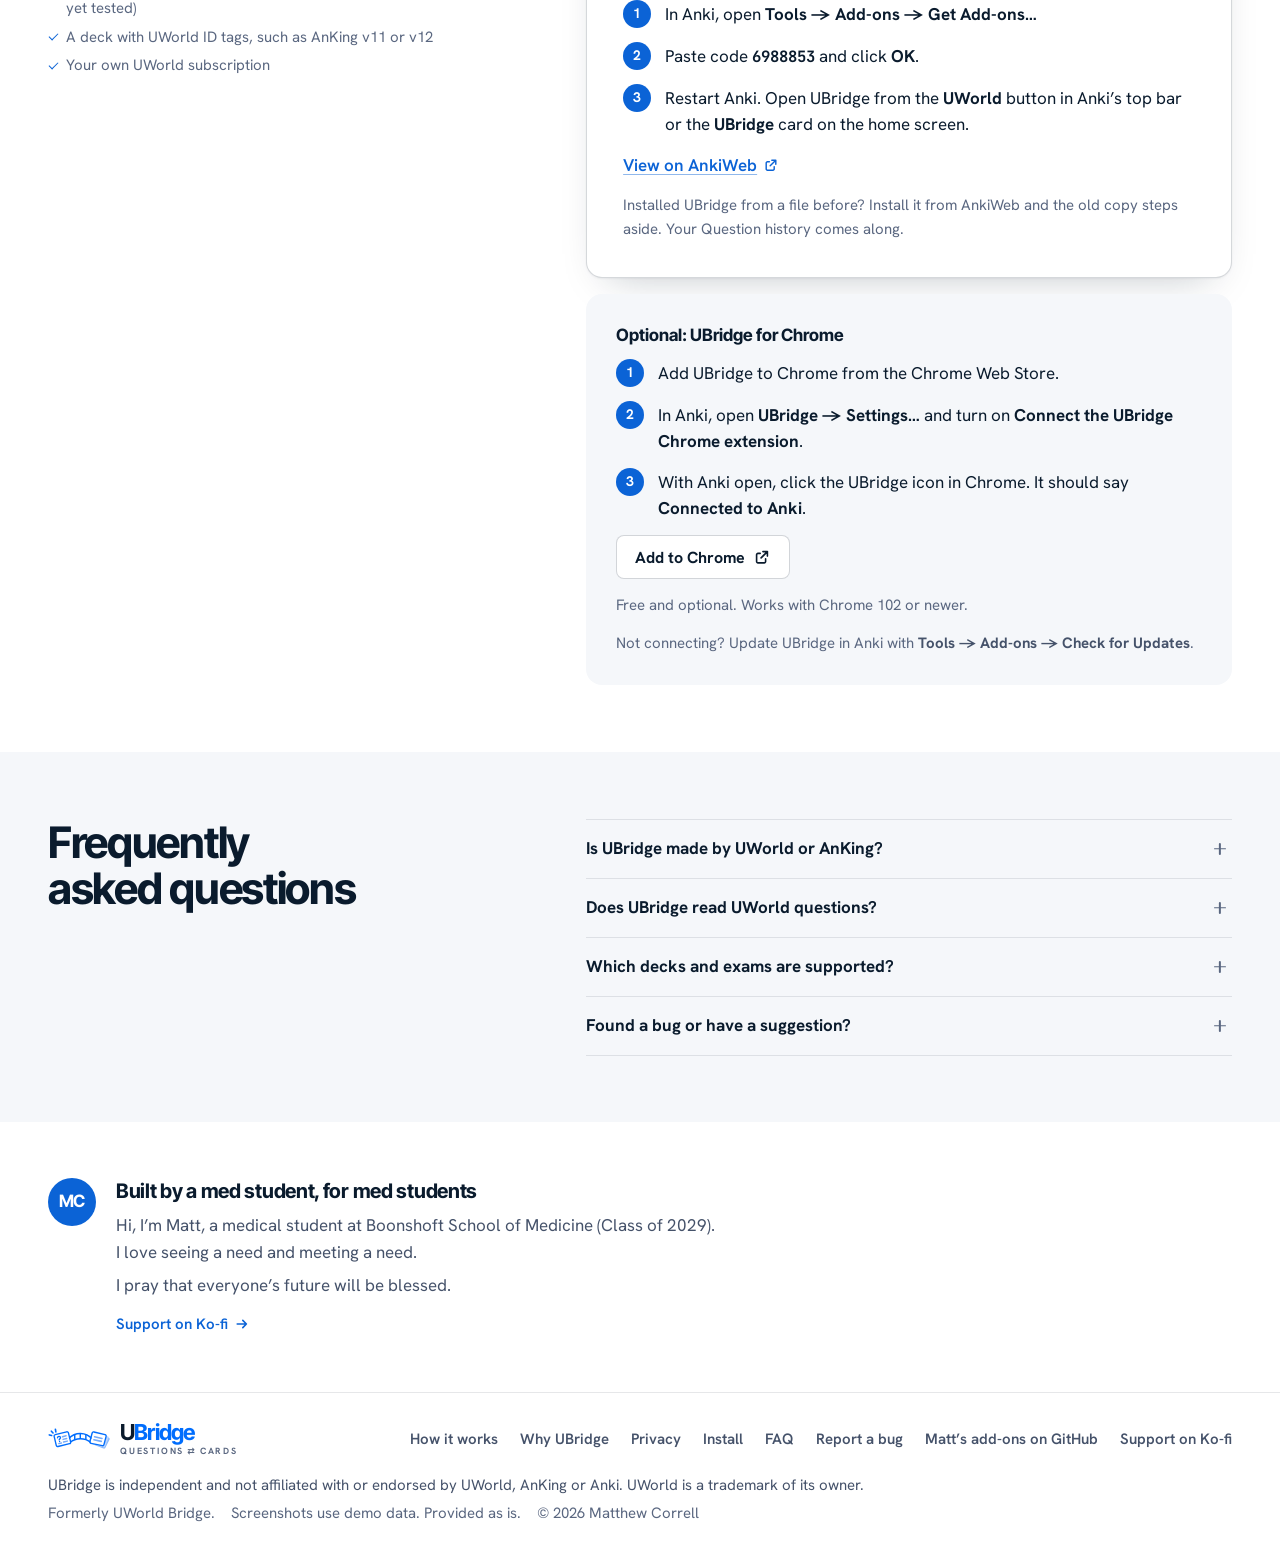
==== commit 2e84d7c4: "Versioned CSS/JS links (no stale mixes after updates) Co-Authored-By: Claude Opus 5.5 <noreply@anthr" ====
--- a/index.html
+++ b/index.html
@@ -38,9 +38,9 @@
 <link rel="preconnect" href="https://fonts.gstatic.com" crossorigin>
 <!-- Headings use Helvetica Neue / Helvetica where the system has it; Inter Tight is the stand-in elsewhere -->
 <link rel="stylesheet" href="https://fonts.googleapis.com/css2?family=Hanken+Grotesk:ital,wght@0,400..700;1,500&family=Inter+Tight:wght@600..800&family=JetBrains+Mono:wght@500..600&display=swap">
-<link rel="stylesheet" href="styles.css">
+<link rel="stylesheet" href="styles.css?v=40ae01ffec">
 <script>document.documentElement.classList.add("js");try{var t=localStorage.getItem("ub-theme");if(t==="light"||t==="dark")document.documentElement.setAttribute("data-theme",t)}catch(e){}</script>
-<script src="script.js" defer></script>
+<script src="script.js?v=3e7fafff3e" defer></script>
 </head>
 <body>
 
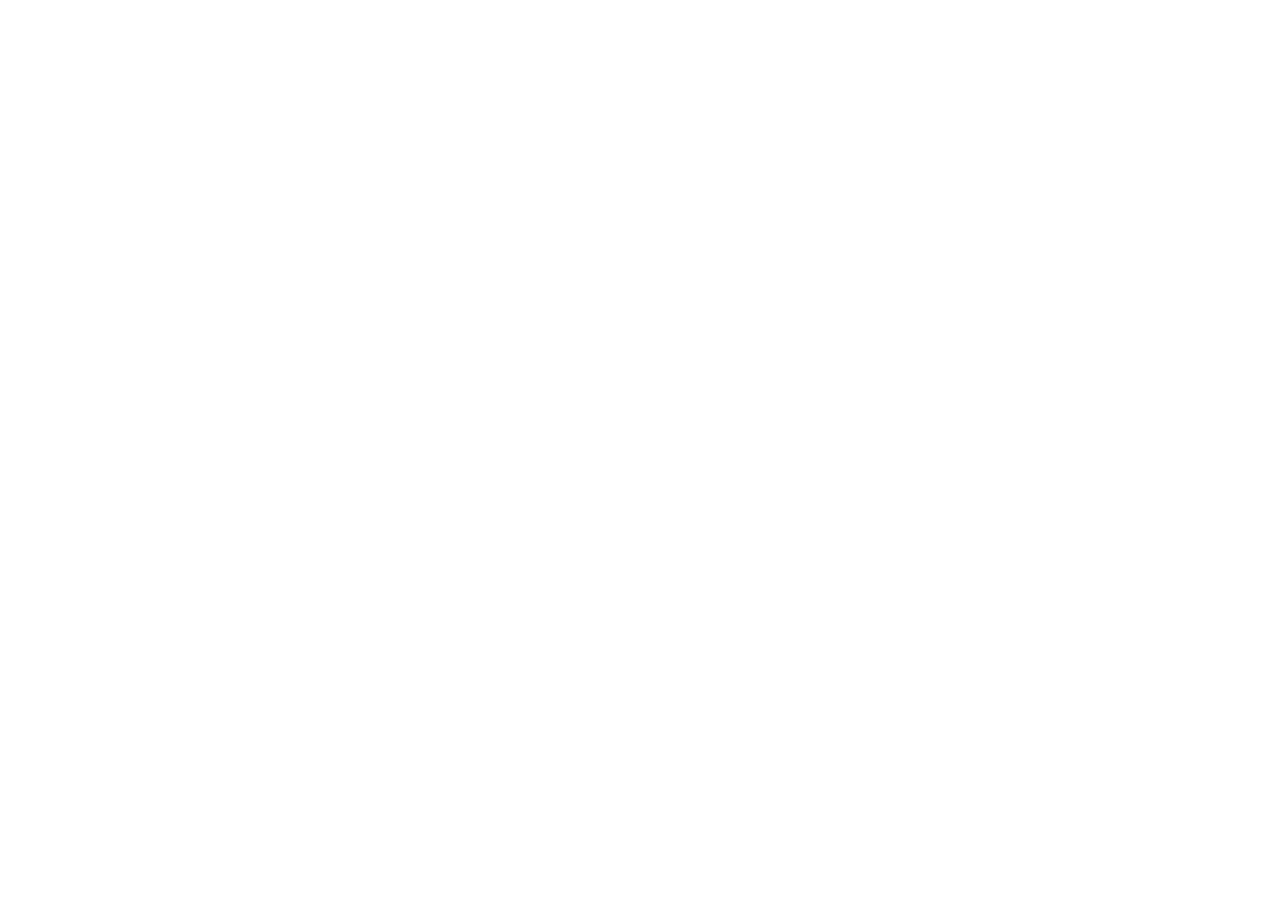
==== commit 12c474f9: "Redirect to ubridge.web.app Co-Authored-By: Claude Opus 5.5 <noreply@anthropic.com>" ====
--- a/index.html
+++ b/index.html
@@ -2,490 +2,17 @@
 <html lang="en">
 <head>
 <meta charset="utf-8">
-<meta name="viewport" content="width=device-width, initial-scale=1, viewport-fit=cover">
-<title>UBridge · UWorld ⇄ Anki add-on</title>
-<meta name="description" content="A free Anki add-on that takes the UWorld questions you missed to the Anki cards that teach them, then turns your cards into ready-to-paste UWorld question blocks.">
-<meta name="author" content="Matthew Correll">
-<meta name="color-scheme" content="light dark">
-<meta name="theme-color" content="#ffffff" media="(prefers-color-scheme: light)">
-<meta name="theme-color" content="#08121e" media="(prefers-color-scheme: dark)">
-
-<link rel="icon" type="image/png" sizes="32x32" href="assets/brand/favicon-32.png">
-<link rel="icon" type="image/png" sizes="16x16" href="assets/brand/favicon-16.png">
-<link rel="icon" type="image/png" sizes="512x512" href="assets/brand/icon-512.png">
-<link rel="apple-touch-icon" sizes="180x180" href="assets/brand/apple-touch-icon.png">
-
-<!-- GitHub Pages project site. Chat apps and social sites need the absolute og:image URL. -->
-<link rel="canonical" href="https://mattccorrell-svg.github.io/ubridge/">
-<meta property="og:type" content="website">
-<meta property="og:site_name" content="UBridge">
-<meta property="og:locale" content="en_US">
-<meta property="og:url" content="https://mattccorrell-svg.github.io/ubridge/">
-<meta property="og:title" content="UBridge: Unofficially the best UWorld ⇄ Anki add-on">
-<meta property="og:description" content="Free and independent, not affiliated with UWorld, AnKing or Anki. Find the Anki cards behind your missed UWorld questions, then turn your cards into UWorld question blocks.">
-<meta property="og:image" content="https://mattccorrell-svg.github.io/ubridge/assets/brand/og-image.png">
-<meta property="og:image:type" content="image/png">
-<meta property="og:image:width" content="1200">
-<meta property="og:image:height" content="630">
-<meta property="og:image:alt" content="UBridge logo with the line “Unofficially the best UWorld ⇄ Anki add-on” and a note: independent tool, not affiliated with UWorld, AnKing or Anki.">
-<meta name="twitter:card" content="summary_large_image">
-<meta name="twitter:title" content="UBridge: Unofficially the best UWorld ⇄ Anki add-on">
-<meta name="twitter:description" content="Free and independent, not affiliated with UWorld, AnKing or Anki. Find the Anki cards behind your missed UWorld questions, then turn your cards into UWorld question blocks.">
-<meta name="twitter:image" content="https://mattccorrell-svg.github.io/ubridge/assets/brand/og-image.png">
-<meta name="twitter:image:alt" content="UBridge logo with the line “Unofficially the best UWorld ⇄ Anki add-on” and a note: independent tool, not affiliated with UWorld, AnKing or Anki.">
-
-<link rel="preconnect" href="https://fonts.googleapis.com">
-<link rel="preconnect" href="https://fonts.gstatic.com" crossorigin>
-<!-- Headings use Helvetica Neue / Helvetica where the system has it; Inter Tight is the stand-in elsewhere -->
-<link rel="stylesheet" href="https://fonts.googleapis.com/css2?family=Hanken+Grotesk:ital,wght@0,400..700;1,500&family=Inter+Tight:wght@600..800&family=JetBrains+Mono:wght@500..600&display=swap">
-<link rel="stylesheet" href="styles.css?v=40ae01ffec">
-<script>document.documentElement.classList.add("js");try{var t=localStorage.getItem("ub-theme");if(t==="light"||t==="dark")document.documentElement.setAttribute("data-theme",t)}catch(e){}</script>
-<script src="script.js?v=3e7fafff3e" defer></script>
+<title>UBridge has moved to ubridge.web.app</title>
+<link rel="canonical" href="https://ubridge.web.app/">
+<meta name="robots" content="noindex">
+<meta http-equiv="refresh" content="0; url=https://ubridge.web.app/">
+<script>
+  // Keep the page and section: /ubridge/survey.html#x -> ubridge.web.app/survey.html#x
+  var rest = location.pathname.replace(/^\/ubridge\/?/, "");
+  location.replace("https://ubridge.web.app/" + rest + location.search + location.hash);
+</script>
 </head>
-<body>
-
-<!-- Icon sprite and the UBridge mark (redrawn from assets/brand/mark.svg with theme tokens) -->
-<svg class="sprite" width="0" height="0" aria-hidden="true" focusable="false">
-  <defs>
-    <clipPath id="ub-not-cards"><path clip-rule="evenodd" d="M-50 -50H1320V476H-50ZM151.4 148.3L385.7 90.4A15.8 15.8 0 0 1 404.9 102L450 286.5A15.8 15.8 0 0 1 438.4 305.7L202.3 362.9A15.8 15.8 0 0 1 183.2 351.2L139.8 167.3A15.8 15.8 0 0 1 151.4 148.3ZM937.1 92.8L1165.2 146.1A15.8 15.8 0 0 1 1176.9 165.6L1132.2 334.3A15.8 15.8 0 0 1 1113.6 345.7L884.3 298.2A15.8 15.8 0 0 1 872.2 278.7L918.2 104.2A15.8 15.8 0 0 1 937.1 92.8Z"/></clipPath>
-    <clipPath id="ub-behind-card"><path clip-rule="evenodd" d="M-50 -50H1320V476H-50ZM943.5 65.3L1171.6 118.6A44.1 44.1 0 0 1 1204.2 172.9L1159.5 341.5A44.1 44.1 0 0 1 1107.9 373.4L878.5 325.9A44.1 44.1 0 0 1 844.8 271.4L890.8 97A44.1 44.1 0 0 1 943.5 65.3Z"/></clipPath>
-  </defs>
-  <symbol id="ub-mark" viewBox="0 0 1270 426">
-    <g clip-path="url(#ub-behind-card)">
-      <path class="mk-stack-back" d="M962.2 88.4L1240.4 193.7A33.6 33.6 0 0 1 1258.4 240.3L1176.4 400.9A33.6 33.6 0 0 1 1134.5 417L934.4 340.5A33.6 33.6 0 0 1 912.8 308.5L916.8 119.1A33.6 33.6 0 0 1 962.2 88.4Z"/>
-      <path class="mk-stack-mid" d="M944.2 74.6L1224.1 165A24.8 24.8 0 0 1 1239.5 198L1164.7 379.7A24.8 24.8 0 0 1 1134.9 394.1L941.5 338.2A24.8 24.8 0 0 1 923.7 315.8L911.8 99.6A24.8 24.8 0 0 1 944.2 74.6Z"/>
-    </g>
-    <g class="mk-blue" fill="none">
-      <g clip-path="url(#ub-not-cards)" stroke-width="30">
-        <path d="M425 215A317.9 317.9 0 0 1 903 219.8" stroke-width="29.8"/>
-        <path d="M448 291.6A343.9 343.9 0 0 1 877 291" stroke-width="30.9"/>
-        <path d="M547.5 130.4V236.1M661.6 109.1V216.2M775.5 130V235.2"/>
-      </g>
-      <g stroke-width="28.3">
-        <path d="M148 134.5L382.3 76.7A30 30 0 0 1 418.6 98.7L463.8 283.2A30 30 0 0 1 441.7 319.5L205.7 376.7A30 30 0 0 1 169.4 354.4L126 170.6A30 30 0 0 1 148 134.5Z"/>
-        <path d="M940.3 79.1L1168.4 132.4A30 30 0 0 1 1190.6 169.3L1145.8 337.9A30 30 0 0 1 1110.8 359.6L881.4 312.1A30 30 0 0 1 858.5 275.1L904.5 100.6A30 30 0 0 1 940.3 79.1Z"/>
-      </g>
-      <g stroke-linecap="round">
-        <path d="M151.5 23.7L160.6 76.5" stroke-width="33.1"/>
-        <path d="M69 62.8L103.4 100.3" stroke-width="32.7"/>
-        <path d="M25.8 139.4L74.6 151.4" stroke-width="31.7"/>
-      </g>
-      <path stroke-width="27.3" stroke-linecap="round" transform="translate(225 221) rotate(-15.7)" d="M-22.8 -30.3A30.8 30.8 0 0 1 35.9 -12.1C33.3 -1.2 -0.8 5.2 -0.8 21V21"/>
-    </g>
-    <circle class="mk-dot" cx="237.6" cy="273.3" r="14.9"/>
-    <g class="mk-soft" fill="none" stroke-linecap="round">
-      <path d="M297.1 176.8L370.5 157.5" stroke-width="29.9"/>
-      <path d="M953.6 176.8L1106.4 211.6" stroke-width="31.9"/>
-      <path d="M308.9 231.5L382.7 212" stroke-width="30"/>
-      <path d="M940.3 237.9L1091 271" stroke-width="33.4"/>
-      <path d="M320.1 286.5L395.4 266.6" stroke-width="30.4"/>
-      <path d="M220.9 318.7L276.3 304.4" stroke-width="28.2"/>
-    </g>
-  </symbol>
-  <symbol id="i-arrow" viewBox="0 0 20 20"><path d="M4 10h11.5M11 5.5l4.5 4.5-4.5 4.5" fill="none" stroke="currentColor" stroke-width="2" stroke-linecap="round" stroke-linejoin="round"/></symbol>
-  <symbol id="i-download" viewBox="0 0 20 20"><path d="M10 3.2v9.6M5.9 8.9l4.1 4.1 4.1-4.1M4 16.6h12" fill="none" stroke="currentColor" stroke-width="2" stroke-linecap="round" stroke-linejoin="round"/></symbol>
-  <symbol id="i-check" viewBox="0 0 20 20"><path d="M4.5 10.5l3.8 3.8 7.2-8.3" fill="none" stroke="currentColor" stroke-width="2.4" stroke-linecap="round" stroke-linejoin="round"/></symbol>
-  <symbol id="i-copy" viewBox="0 0 20 20"><rect x="6.5" y="6.5" width="10" height="10" rx="2" fill="none" stroke="currentColor" stroke-width="1.8"/><path d="M13.5 4.5v-.5a1.5 1.5 0 0 0-1.5-1.5H5a1.5 1.5 0 0 0-1.5 1.5v7A1.5 1.5 0 0 0 5 12.5h.5" fill="none" stroke="currentColor" stroke-width="1.8"/></symbol>
-  <symbol id="i-external" viewBox="0 0 20 20"><path d="M11 4h5v5M16 4l-7 7M14 12v3a1.5 1.5 0 0 1-1.5 1.5h-7A1.5 1.5 0 0 1 4 15V7.5A1.5 1.5 0 0 1 5.5 6H8" fill="none" stroke="currentColor" stroke-width="1.8" stroke-linecap="round" stroke-linejoin="round"/></symbol>
-  <symbol id="i-both" viewBox="0 0 24 24"><path d="M4 8h14.5M15 4.5 18.5 8 15 11.5" fill="none" stroke="currentColor" stroke-width="1.8" stroke-linecap="round" stroke-linejoin="round"/><path d="M20 16H5.5M9 12.5 5.5 16 9 19.5" fill="none" stroke="currentColor" stroke-width="1.8" stroke-linecap="round" stroke-linejoin="round"/></symbol>
-  <symbol id="i-blocks" viewBox="0 0 24 24"><rect x="3.5" y="3.5" width="7.25" height="7.25" rx="1.8" fill="none" stroke="currentColor" stroke-width="1.8"/><rect x="13.25" y="3.5" width="7.25" height="7.25" rx="1.8" fill="none" stroke="currentColor" stroke-width="1.8"/><rect x="3.5" y="13.25" width="7.25" height="7.25" rx="1.8" fill="none" stroke="currentColor" stroke-width="1.8"/><rect x="13.25" y="13.25" width="7.25" height="7.25" rx="1.8" fill="currentColor" stroke="currentColor" stroke-width="1.8"/></symbol>
-  <symbol id="i-history" viewBox="0 0 24 24"><path d="M4 12a8 8 0 1 0 2.4-5.7M4 4.5V8.5h4" fill="none" stroke="currentColor" stroke-width="1.8" stroke-linecap="round" stroke-linejoin="round"/><path d="M12 8v4.3l2.8 1.8" fill="none" stroke="currentColor" stroke-width="1.8" stroke-linecap="round" stroke-linejoin="round"/></symbol>
-  <!-- The add-on's own tab icons: Find Cards (inbox), Find Questions (layers) -->
-  <symbol id="i-inbox" viewBox="0 0 24 24"><g fill="none" stroke="currentColor" stroke-width="1.9" stroke-linecap="round" stroke-linejoin="round"><path d="M22 12h-6l-2 3h-4l-2-3H2"/><path d="M5.45 5.11 2 12v6a2 2 0 0 0 2 2h16a2 2 0 0 0 2-2v-6l-3.45-6.89A2 2 0 0 0 16.76 4H7.24a2 2 0 0 0-1.79 1.11z"/></g></symbol>
-  <symbol id="i-layers" viewBox="0 0 24 24"><g fill="none" stroke="currentColor" stroke-width="1.9" stroke-linecap="round" stroke-linejoin="round"><path d="m12 2 10 5-10 5L2 7l10-5z"/><path d="m2 17 10 5 10-5M2 12l10 5 10-5"/></g></symbol>
-  <symbol id="i-target" viewBox="0 0 24 24"><circle cx="12" cy="12" r="8.5" fill="none" stroke="currentColor" stroke-width="1.8"/><circle cx="12" cy="12" r="4.5" fill="none" stroke="currentColor" stroke-width="1.8"/><circle cx="12" cy="12" r="1.4" fill="currentColor"/></symbol>
-</svg>
-
-<a class="skip-link" href="#main">Skip to main content</a>
-
-<!-- ======================= nav ======================= -->
-<header class="site-header" id="top">
-  <div class="container header-inner">
-    <a class="wordmark" href="#top" aria-label="UBridge, back to top">
-      <svg class="wm-mark" viewBox="0 0 1270 426" aria-hidden="true" focusable="false"><use href="#ub-mark"/></svg>
-      <span class="wm-text" aria-hidden="true">
-        <span class="wm-name"><span class="wm-u">U</span><span class="wm-b">Bridge</span></span>
-        <span class="wm-tag">Questions <span class="wm-arrows">⇄</span> Cards</span>
-      </span>
-    </a>
-    <nav class="site-nav" id="nav" aria-label="Main">
-      <ul class="nav-links" id="nav-menu">
-        <li><a href="#how-it-works">How it works</a></li>
-        <li><a href="#compare">Why UBridge</a></li>
-        <li><a href="#privacy">Privacy</a></li>
-        <li><a href="#faq">FAQ</a></li>
-      </ul>
-    </nav>
-    <div class="header-actions">
-      <button class="icon-btn theme-toggle" type="button" data-mode="system" aria-label="Theme: match system" title="Change theme">
-        <svg class="ti ti-system" viewBox="0 0 24 24" aria-hidden="true"><rect x="3" y="4.5" width="18" height="12" rx="2" fill="none" stroke="currentColor" stroke-width="1.8"/><path d="M8 20h8M12 16.5V20" stroke="currentColor" stroke-width="1.8" stroke-linecap="round"/><path d="M12 7.5a3 3 0 0 0 0 6z" fill="currentColor"/></svg>
-        <svg class="ti ti-light" viewBox="0 0 24 24" aria-hidden="true"><circle cx="12" cy="12" r="4" fill="none" stroke="currentColor" stroke-width="1.8"/><path d="M12 2.5v2M12 19.5v2M2.5 12h2M19.5 12h2M5.3 5.3l1.4 1.4M17.3 17.3l1.4 1.4M5.3 18.7l1.4-1.4M17.3 6.7l1.4-1.4" stroke="currentColor" stroke-width="1.8" stroke-linecap="round"/></svg>
-        <svg class="ti ti-dark" viewBox="0 0 24 24" aria-hidden="true"><path d="M19.5 14.5A8 8 0 0 1 9.5 4.5a8 8 0 1 0 10 10z" fill="none" stroke="currentColor" stroke-width="1.8" stroke-linejoin="round"/></svg>
-      </button>
-      <a class="btn btn-primary btn-sm btn-dl" data-href="downloadUrl" href="downloads/ubridge.ankiaddon" download="ubridge.ankiaddon" data-dl data-when="dl-b" aria-label="Download UBridge for Anki"><svg aria-hidden="true"><use href="#i-download"/></svg>Download</a>
-      <a class="btn btn-primary btn-sm" href="#install" data-when="dl-a" hidden>Get UBridge</a>
-      <button class="icon-btn menu-toggle" type="button" aria-expanded="false" aria-controls="nav-menu" aria-label="Menu">
-        <svg class="mi-open" viewBox="0 0 24 24" aria-hidden="true"><path d="M4 7h16M4 12h16M4 17h16" stroke="currentColor" stroke-width="1.9" stroke-linecap="round"/></svg>
-        <svg class="mi-close" viewBox="0 0 24 24" aria-hidden="true"><path d="M6 6l12 12M18 6 6 18" stroke="currentColor" stroke-width="1.9" stroke-linecap="round"/></svg>
-      </button>
-    </div>
-  </div>
-</header>
-
-<main id="main" tabindex="-1">
-
-<!-- ======================= hero ======================= -->
-<section class="hero" id="hero" aria-labelledby="hero-title">
-  <span class="anchor-alias" id="proof" aria-hidden="true"></span>
-  <div class="container hero-copy">
-    <h1 id="hero-title">
-      <span class="h1-line"><span class="w h1-accent" style="--w:0">Unofficially<svg class="swoosh" viewBox="0 0 230 10" preserveAspectRatio="none" aria-hidden="true" focusable="false"><path pathLength="1" d="M3 7.4C55 3.2 130 1.9 227 4.4"/></svg></span> <span class="w" style="--w:1">the</span> <span class="w" style="--w:2">best</span></span>
-      <span class="h1-line"><span class="w" style="--w:3">UWorld</span> <span class="w h1-arrows" style="--w:4" aria-hidden="true"><svg viewBox="0 0 48 40"><path d="M5 13h36M32 5l9 8-9 8" fill="none" stroke="currentColor" stroke-width="5" stroke-linecap="round" stroke-linejoin="round"/><path d="M43 28H7m9-8-9 8 9 8" fill="none" stroke="currentColor" stroke-width="5" stroke-linecap="round" stroke-linejoin="round" opacity=".6"/></svg></span><span class="visually-hidden">and</span> <span class="w" style="--w:5">Anki</span> <span class="w" style="--w:6">add-on.</span></span>
-    </h1>
-    <p class="hero-lead"><span class="lead-1"><span class="lead-q">Missed questions in UWorld?</span> <span class="lead-a">Find the Anki cards that teach them.</span></span> <span class="lead-2">Then turn your cards <span class="nobr">into UWorld blocks.</span></span></p>
-
-    <!-- With the file to download (UB_CONFIG.downloadUrl) -->
-    <div class="hero-ctas" data-when="dl-b">
-      <a class="btn btn-primary btn-lg btn-cta" data-href="downloadUrl" href="downloads/ubridge.ankiaddon" download="ubridge.ankiaddon" data-dl><svg aria-hidden="true"><use href="#i-download"/></svg>Download for Anki</a>
-      <a class="arrow-link hero-more" href="#how-it-works">See how it works<svg class="arrow" aria-hidden="true"><use href="#i-arrow"/></svg></a>
-    </div>
-
-    <!-- Without a file to download: AnkiWeb only -->
-    <div class="hero-ctas" data-when="dl-a anki-a" hidden>
-      <a class="btn btn-primary btn-lg btn-cta" href="#how-it-works">See how it works<svg class="arrow" aria-hidden="true"><use href="#i-arrow"/></svg></a>
-      <span class="soon-pill">Coming soon to AnkiWeb</span>
-    </div>
-    <div class="hero-ctas" data-when="dl-a anki-b" hidden>
-      <a class="btn btn-primary btn-lg btn-cta" href="#install">Get the install code<svg class="arrow" aria-hidden="true"><use href="#i-arrow"/></svg></a>
-      <a class="arrow-link hero-more" href="#how-it-works">See how it works<svg class="arrow" aria-hidden="true"><use href="#i-arrow"/></svg></a>
-    </div>
-    <!-- The independence note (the "Unofficially" in the headline) and the facts, as one quiet line -->
-    <ul class="facts" aria-label="About UBridge">
-      <li>Free</li>
-      <li>Anki 2.1.50+ on Mac and Windows</li>
-      <li class="fact-indep"><strong>Independent:</strong> not affiliated with UWorld, AnKing or&nbsp;Anki</li>
-    </ul>
-  </div>
-
-  <div class="container hero-visual">
-    <div class="hero-shot">
-      <!-- The add-on's two tabs, UWorld -> Anki first. Shown by script.js; without JS, Find Cards alone. -->
-      <div class="shot-tabs" role="tablist" aria-label="UBridge’s two tabs" hidden>
-        <button class="shot-tab" type="button" role="tab" id="tab-fc" aria-selected="true" aria-controls="shot-fc" tabindex="0"><svg class="shot-tab-icon" aria-hidden="true"><use href="#i-inbox"/></svg><span class="shot-tab-text"><span class="shot-tab-name">Find Cards</span><span class="shot-tab-dir">UWorld&nbsp;<span aria-hidden="true">→</span><span class="visually-hidden">to</span> Anki</span></span></button>
-        <button class="shot-tab" type="button" role="tab" id="tab-fq" aria-selected="false" aria-controls="shot-fq" tabindex="-1"><svg class="shot-tab-icon" aria-hidden="true"><use href="#i-layers"/></svg><span class="shot-tab-text"><span class="shot-tab-name">Find Questions</span><span class="shot-tab-dir">Anki&nbsp;<span aria-hidden="true">→</span><span class="visually-hidden">to</span> UWorld</span></span></button>
-      </div>
-      <div class="shot-stage">
-        <!-- One quiet touch of the logo's bridge: a thin arch over the window -->
-        <svg class="hero-arc" viewBox="0 0 1000 100" aria-hidden="true" focusable="false"><path pathLength="1" d="M40 96A1500 1500 0 0 1 960 96"/></svg>
-
-        <!-- Find Cards. Phones get the add-on's own one-column layout: the pasted IDs, then 74 cards found -->
-        <div class="shot-panel is-on" id="shot-fc" role="tabpanel" aria-labelledby="tab-fc">
-          <figure class="shot-fig">
-            <div class="win">
-              <picture class="only-light">
-                <source media="(max-width: 599px)" type="image/webp" srcset="assets/screens/find-cards-phone-light@2x.webp 888w" sizes="92vw" width="444" height="672">
-                <source media="(max-width: 599px)" srcset="assets/screens/find-cards-phone-light@2x.png 888w" sizes="92vw" width="444" height="672">
-                <source type="image/webp" srcset="assets/screens/find-cards-light@1200.webp 1200w, assets/screens/find-cards-light@2x.webp 2400w"
-                        sizes="(max-width: 599px) 92vw, (max-width: 1100px) 88vw, 960px" width="1200" height="904">
-                <img src="assets/screens/find-cards-light@2x.png" width="1200" height="904" loading="lazy" fetchpriority="high" decoding="async"
-                     alt="UBridge’s Find Cards tab: 12 pasted UWorld question IDs find 74 Anki cards, with a Show in Browser button.">
-              </picture>
-              <picture class="only-dark">
-                <source media="(max-width: 599px)" type="image/webp" srcset="assets/screens/find-cards-phone-dark@2x.webp 888w" sizes="92vw" width="444" height="672">
-                <source media="(max-width: 599px)" srcset="assets/screens/find-cards-phone-dark@2x.png 888w" sizes="92vw" width="444" height="672">
-                <source type="image/webp" srcset="assets/screens/find-cards-dark@1200.webp 1200w, assets/screens/find-cards-dark@2x.webp 2400w"
-                        sizes="(max-width: 599px) 92vw, (max-width: 1100px) 88vw, 960px" width="1200" height="904">
-                <img src="assets/screens/find-cards-dark@2x.png" width="1200" height="904" loading="lazy" fetchpriority="high" decoding="async"
-                     alt="UBridge’s Find Cards tab: 12 pasted UWorld question IDs find 74 Anki cards, with a Show in Browser button.">
-              </picture>
-            </div>
-            <figcaption class="hero-caption">Paste the IDs you missed, see the cards that teach them. Demo data.</figcaption>
-          </figure>
-        </div>
-
-        <!-- Find Questions. Lazy: script.js lets it load once the page has, so the first tab comes first.
-             Phones get the chosen topic, then Find UWorld questions, the stats and the first block. -->
-        <div class="shot-panel" id="shot-fq" role="tabpanel" aria-labelledby="tab-fq" hidden>
-          <figure class="shot-fig">
-            <div class="win">
-              <picture class="only-light">
-                <source media="(max-width: 599px)" type="image/webp" srcset="assets/screens/find-questions-phone-light@2x.webp 888w" sizes="92vw" width="444" height="672">
-                <source media="(max-width: 599px)" srcset="assets/screens/find-questions-phone-light@2x.png 888w" sizes="92vw" width="444" height="672">
-                <source type="image/webp" srcset="assets/screens/find-questions-light@1200.webp 1200w, assets/screens/find-questions-light@2x.webp 2400w"
-                        sizes="(max-width: 599px) 92vw, (max-width: 1100px) 88vw, 960px" width="1200" height="895">
-                <img src="assets/screens/find-questions-light@2x.png" width="1200" height="895" loading="lazy" decoding="async"
-                     alt="UBridge’s Find Questions tab: the UWorld questions behind your chosen Anki topics, split into ready-to-paste blocks of 40, each with Copy and Copy &amp; mark used buttons.">
-              </picture>
-              <picture class="only-dark">
-                <source media="(max-width: 599px)" type="image/webp" srcset="assets/screens/find-questions-phone-dark@2x.webp 888w" sizes="92vw" width="444" height="672">
-                <source media="(max-width: 599px)" srcset="assets/screens/find-questions-phone-dark@2x.png 888w" sizes="92vw" width="444" height="672">
-                <source type="image/webp" srcset="assets/screens/find-questions-dark@1200.webp 1200w, assets/screens/find-questions-dark@2x.webp 2400w"
-                        sizes="(max-width: 599px) 92vw, (max-width: 1100px) 88vw, 960px" width="1200" height="895">
-                <img src="assets/screens/find-questions-dark@2x.png" width="1200" height="895" loading="lazy" decoding="async"
-                     alt="UBridge’s Find Questions tab: the UWorld questions behind your chosen Anki topics, split into ready-to-paste blocks of 40, each with Copy and Copy &amp; mark used buttons.">
-              </picture>
-            </div>
-            <figcaption class="hero-caption">Pick topics, get ready-to-paste blocks of UWorld questions. Demo data.</figcaption>
-          </figure>
-        </div>
-      </div>
-      <!-- Both themes' copies are lazy so the other theme's never downloads; the one on show loads right away -->
-      <script>document.querySelectorAll("#shot-fc img").forEach(function (i) { if (i.offsetParent) i.loading = "eager"; });</script>
-    </div>
-  </div>
-</section>
-
-<!-- ======================= how it works ======================= -->
-<section class="section section--alt how" id="how-it-works" aria-labelledby="how-title">
-  <span class="anchor-alias" id="loop" aria-hidden="true"></span><span class="anchor-alias" id="two-ways" aria-hidden="true"></span>
-  <div class="container" data-stagger="110">
-    <div class="section-head">
-      <h2 class="r" id="how-title">From UWorld to Anki and back</h2>
-    </div>
-
-    <div class="steps">
-      <div class="step-group">
-        <h3 class="group-label r" id="fc-title"><span class="ui">Find Cards</span><span class="sep" aria-hidden="true">·</span><span class="visually-hidden">: </span><span class="dir">UWorld&nbsp;<span aria-hidden="true">→</span><span class="visually-hidden">to</span> Anki</span></h3>
-        <ol class="step-list" aria-labelledby="fc-title">
-          <li class="step r"><span class="step-num" aria-hidden="true">1</span><h4>Bring back your missed questions</h4><p>Paste the question IDs you missed, or send them from Chrome in one click<span data-when="chrome-a"> (coming soon)</span>.</p></li>
-          <li class="step r"><span class="step-num" aria-hidden="true">2</span><h4>Review the cards that cover them</h4><p>Open them in the Browser, unsuspend them or create a review deck.</p></li>
-        </ol>
-      </div>
-      <div class="step-group">
-        <h3 class="group-label r" id="fq-title"><span class="ui">Find Questions</span><span class="sep" aria-hidden="true">·</span><span class="visually-hidden">: </span><span class="dir">Anki&nbsp;<span aria-hidden="true">→</span><span class="visually-hidden">to</span> UWorld</span></h3>
-        <ol class="step-list" start="3" aria-labelledby="fq-title">
-          <li class="step r"><span class="step-num" aria-hidden="true">3</span><h4>Choose what to practice</h4><p>Select topics or search in Anki’s Browser.</p></li>
-          <li class="step r"><span class="step-num" aria-hidden="true">4</span><h4>Copy a block to UWorld</h4><p>Click <span class="ui">Copy &amp; mark used</span>, then paste into a Custom test.</p></li>
-        </ol>
-      </div>
-    </div>
-  </div>
-</section>
-
-<!-- ======================= why the best (old #features, #extension links land here too) ======================= -->
-<section class="section why" id="compare" aria-labelledby="why-title">
-  <span class="anchor-alias" id="features" aria-hidden="true"></span><span class="anchor-alias" id="extension" aria-hidden="true"></span>
-  <div class="container">
-    <div class="section-head">
-      <h2 class="r" id="why-title">Why “unofficially the best”?</h2>
-      <p class="lead r"><strong>Unofficial</strong> because UBridge is independent. <strong>The best?</strong> Here are four reasons.</p>
-    </div>
-    <ul class="why-grid">
-      <li class="why-item r">
-        <svg class="f-icon" aria-hidden="true"><use href="#i-both"/></svg>
-        <h3>Works both ways</h3>
-        <p>Go from UWorld&nbsp;<span aria-hidden="true">→</span><span class="visually-hidden">to</span> Anki and back, all in one window.</p>
-        <p class="vs">Only 3 of 25 surveyed add-ons do.</p>
-      </li>
-      <li class="why-item r">
-        <svg class="f-icon" aria-hidden="true"><use href="#i-blocks"/></svg>
-        <h3>Ready-to-paste blocks</h3>
-        <p>Blocks of 40 by default (adjustable), ordered <span class="ui">Best first</span>.</p>
-        <p class="vs">Most Anki&nbsp;<span aria-hidden="true">→</span><span class="visually-hidden">to</span> UWorld tools copy one long list.</p>
-      </li>
-      <li class="why-item r">
-        <svg class="f-icon" aria-hidden="true"><use href="#i-history"/></svg>
-        <h3>Avoids repeat questions</h3>
-        <p>Questions in your <span class="ui">Question&nbsp;history</span> stay out of new blocks. Paste past tests once to skip those too. Undo any block.</p>
-      </li>
-      <li class="why-item r">
-        <svg class="f-icon" aria-hidden="true"><use href="#i-target"/></svg>
-        <h3>Focuses on weak spots</h3>
-        <p>Build blocks from cards you repeatedly forget or recently missed.</p>
-        <p class="vs">Rare among the add-ons surveyed.</p>
-      </li>
-    </ul>
-    <div class="why-notes r">
-      <p>Based on a <a href="survey.html">survey of 25 UWorld-related add-ons on AnkiWeb</a> in October 2026.</p>
-      <p class="soon-note" data-when="chrome-a">Coming soon to the Chrome Web Store: an optional extension to send missed question IDs from UWorld results to Anki in one click.</p>
-      <p class="soon-note soon-note--live" data-when="chrome-b" hidden><span>Also free: the optional Chrome extension sends missed question IDs from UWorld results to Anki in one click. <a data-href="chromeStoreUrl" href="#install" target="_blank" rel="noopener">Add to Chrome<span class="visually-hidden"> (opens the Chrome Web Store)</span></a></span></p>
-    </div>
-  </div>
-</section>
-
-<!-- ======================= privacy ======================= -->
-<section class="section section--alt privacy" id="privacy" aria-labelledby="privacy-title">
-  <div class="container split">
-    <div class="split-head">
-      <h2 class="r" id="privacy-title">Your study data stays on your computer</h2>
-    </div>
-    <div class="split-body">
-      <ul class="promises">
-        <li class="r"><strong>Runs locally.</strong> No account, no analytics and no study data sent elsewhere.</li>
-        <li class="r"><strong>Question IDs only.</strong> Never reads or copies UWorld questions, answers or explanations.</li>
-        <li class="r"><strong>Your UWorld password stays with UWorld.</strong> Sign in directly on UWorld’s page.</li>
-        <li class="r"><strong>You’re in control.</strong> Cards never change without a click, and UBridge never grades them.</li>
-      </ul>
-      <details class="disclosure r" id="privacy-extension">
-        <summary><span>What UBridge and its Chrome extension<span data-when="chrome-a"> (coming soon)</span> read and store</span><span class="pm" aria-hidden="true"></span></summary>
-        <div class="disclosure-body">
-          <p>When you click it, the extension reads question IDs and whether each was right, wrong or marked. It also does this when you open the results of a test you haven’t logged yet, so the test logs itself (Log by itself, on by default; turn it off in the extension’s settings). To identify logged tests, it also reads each test’s name, ID and date, plus the UWorld subscription number in the page URL, from UWorld’s results and Previous Tests pages. It never stores or sends question text, answers or explanations, and communicates only with Anki on your computer.</p>
-          <p>Button settings are stored in Chrome and may sync with your Google account if Chrome sync is enabled. Chrome also stores locally: recent UWorld test names and dates, so sent tests retain their dates; logged-test records, so status dots remain visible when Anki is closed (set <span class="ui">Logged marks</span> to Off in the popup to delete them); and your UWorld course URL. Question IDs are not stored.</p>
-          <p>The connection requires enabling <span class="ui">Connect the UBridge Chrome extension</span> in UBridge’s <span class="ui">Settings</span>. It listens only on <span class="mono">127.0.0.1</span>, responds only to the UBridge extension and cannot add, edit or delete cards.</p>
-          <p>In UBridge, Question history is saved locally. The optional UWorld window retains your UWorld sign-in on this computer. On shared computers, use UWorld in your regular browser instead.</p>
-        </div>
-      </details>
-    </div>
-  </div>
-</section>
-
-<!-- ======================= install ======================= -->
-<section class="section install" id="install" aria-labelledby="install-title">
-  <div class="container split">
-    <div class="split-head">
-      <h2 class="r" id="install-title">Get UBridge</h2>
-      <p class="lead r">Free. No sign-up required.</p>
-      <div class="requirements r">
-        <p><strong>Requires</strong></p>
-        <ul>
-          <li>Anki 2.1.50+ on Mac or Windows (Linux should work, not yet&nbsp;tested)</li>
-          <li>A deck with UWorld ID tags, such as AnKing v11&nbsp;or&nbsp;v12</li>
-          <li>Your own UWorld subscription</li>
-        </ul>
-      </div>
-    </div>
-
-    <div class="split-body">
-      <div class="install-card install-card--anki r r--lift">
-        <!-- On AnkiWeb (UB_CONFIG.ankiwebId): the install code comes first, since that copy updates itself -->
-        <div class="state" data-when="anki-b" hidden>
-          <span class="badge badge--live">On AnkiWeb, with automatic updates</span>
-          <div class="code-box">
-            <code id="install-code" data-fill="ankiwebId"></code>
-            <button class="btn btn-primary copy-btn" type="button" data-copy-target="install-code" aria-label="Copy install code">
-              <svg class="copy-icon" aria-hidden="true"><use href="#i-copy"/></svg>
-              <svg class="ok-icon" aria-hidden="true"><use href="#i-check"/></svg>
-              <span class="copy-label">Copy code</span>
-            </button>
-          </div>
-          <p class="copy-status" role="status" aria-live="polite"></p>
-          <ol class="install-steps">
-            <li>In Anki, open <b>Tools&nbsp;<span aria-hidden="true">→</span><span class="visually-hidden">to</span> <span class="nobr">Add-ons&nbsp;<span aria-hidden="true">→</span></span><span class="visually-hidden">to</span> Get&nbsp;Add-ons…</b></li>
-            <li>Paste code <b class="mono" data-fill="ankiwebId"></b> and click <b>OK</b>.</li>
-            <li>Restart Anki. Open UBridge from the <b>UWorld</b> button in Anki’s top bar or the <b>UBridge</b> card on the home screen.</li>
-          </ol>
-          <div class="card-links">
-            <a data-href="ankiweb" href="#install" target="_blank" rel="noopener">View on AnkiWeb <svg aria-hidden="true"><use href="#i-external"/></svg></a>
-          </div>
-          <p class="small-note">Installed UBridge from a file before? Install it from AnkiWeb and the old copy steps aside. Your Question history comes along.</p>
-        </div>
-
-        <!-- The file (UB_CONFIG.downloadUrl) -->
-        <div class="state" data-when="dl-b">
-          <h3 class="state-label" data-when="anki-b" hidden>Or install it from the file</h3>
-          <ol class="install-steps install-steps--dl">
-            <li>
-              <span>Download the file.</span>
-              <span class="dl-row">
-                <a class="btn btn-primary" data-href="downloadUrl" href="downloads/ubridge.ankiaddon" download="ubridge.ankiaddon" data-dl><svg aria-hidden="true"><use href="#i-download"/></svg>Download for Anki</a>
-                <span class="dl-file">ubridge.ankiaddon · v<span data-fill="downloadVersion">1.0</span> · <span data-fill="downloadSize">131 KB</span></span>
-              </span>
-            </li>
-            <li>With Anki open, double-click the file or select <b>Tools&nbsp;<span aria-hidden="true">→</span><span class="visually-hidden">to</span> <span class="nobr">Add-ons&nbsp;<span aria-hidden="true">→</span></span><span class="visually-hidden">to</span> Install&nbsp;from&nbsp;file…</b></li>
-            <li>Restart Anki. Open UBridge from the <b>UWorld</b> button in Anki’s top bar or the <b>UBridge</b> card on the home screen.</li>
-          </ol>
-          <p class="dl-status" role="status" aria-live="polite"></p>
-        </div>
-
-        <!-- Not on AnkiWeb, and no file to download -->
-        <div class="state" data-when="dl-a anki-a" hidden>
-          <span class="soon-pill">Coming soon to AnkiWeb</span>
-          <p class="body">When it’s on AnkiWeb, the install code will appear right here.</p>
-        </div>
-      </div>
-
-      <!-- The Chrome extension, once it's on the Chrome Web Store (UB_CONFIG.chromeStoreUrl) -->
-      <div class="ext-install r" data-when="chrome-b" hidden>
-        <h3>Optional: UBridge for Chrome</h3>
-        <ol class="install-steps">
-          <li>Add UBridge to Chrome from the Chrome Web Store.</li>
-          <li>In Anki, open <b>UBridge&nbsp;<span aria-hidden="true">→</span><span class="visually-hidden">to</span> Settings…</b> and turn on <b>Connect the UBridge Chrome extension</b>.</li>
-          <li>With Anki open, click the UBridge icon in Chrome. It should say <b>Connected to Anki</b>.</li>
-        </ol>
-        <a class="btn btn-secondary" data-href="chromeStoreUrl" href="#install" target="_blank" rel="noopener">Add to Chrome <svg aria-hidden="true"><use href="#i-external"/></svg></a>
-        <p class="small-note">Free and optional. Works with Chrome 102 or newer.</p>
-        <p class="small-note" data-when="anki-b">Not connecting? Update UBridge in Anki with <b>Tools&nbsp;<span aria-hidden="true">→</span><span class="visually-hidden">to</span> <span class="nobr">Add-ons&nbsp;<span aria-hidden="true">→</span></span><span class="visually-hidden">to</span> Check for Updates</b>.</p>
-        <p class="small-note" data-when="dl-b anki-a">Not connecting? Download UBridge again, install it the same way, then restart Anki.</p>
-      </div>
-    </div>
-
-    <!-- Not on AnkiWeb yet (beside the card on wide screens, under it on phones) -->
-    <p class="soon-line r" data-when="dl-b anki-a"><span class="soon-pill">Coming soon to AnkiWeb</span> <span>Once listed, you’ll also be able to install UBridge with a code and receive automatic updates.</span></p>
-  </div>
-</section>
-
-<!-- ======================= faq ======================= -->
-<section class="section section--alt faq" id="faq" aria-labelledby="faq-title">
-  <div class="container split">
-    <div class="split-head">
-      <h2 class="r" id="faq-title">Frequently asked questions</h2>
-    </div>
-    <div class="split-body faq-list">
-      <details class="r">
-        <summary>Is UBridge made by UWorld or AnKing?<span class="pm" aria-hidden="true"></span></summary>
-        <div class="faq-body"><p>No. UBridge is an independent tool built by a med student, not affiliated with or endorsed by UWorld, AnKing or Anki. It uses only the UWorld question IDs already tagged in your deck.</p></div>
-      </details>
-      <details class="r">
-        <summary>Does UBridge read UWorld questions?<span class="pm" aria-hidden="true"></span></summary>
-        <div class="faq-body"><p>No. The add-on never reads, copies or stores UWorld questions, answers or explanations. It uses only question IDs from your cards’ tags. The Chrome extension<span data-when="chrome-a"> (coming soon)</span> reads question IDs and whether each was right, wrong or marked, never question text. See <a href="#privacy-extension">Privacy</a> for everything it reads and stores.</p></div>
-      </details>
-      <details class="r">
-        <summary>Which decks and exams are supported?<span class="pm" aria-hidden="true"></span></summary>
-        <div class="faq-body"><p>Any deck with notes tagged by UWorld question ID. AnKing’s UWorld tags for Step 1, Step 2 CK, Step 3, COMLEX and MCAT work without setup, including v11 and v12 Step decks. Using different tags? Configure them in <b>Settings&nbsp;<span aria-hidden="true">→</span><span class="visually-hidden">to</span> Advanced options</b>. UWorld only; no AMBOSS or NBME support. Runs in desktop Anki, not AnkiMobile, AnkiDroid or AnkiWeb. Nothing appears during card reviews.</p></div>
-      </details>
-      <details class="r">
-        <summary>Found a bug or have a suggestion?<span class="pm" aria-hidden="true"></span></summary>
-        <div class="faq-body"><p><a data-href="issuesUrl" href="https://github.com/mattccorrell-svg/anki-addons/issues">Open a GitHub issue</a> so I can respond. Include your Anki version and the steps you took.</p></div>
-      </details>
-    </div>
-  </div>
-</section>
-
-<!-- ======================= creator ======================= -->
-<section class="section creator" id="creator" aria-labelledby="creator-title">
-  <div class="container creator-inner r">
-    <span class="avatar" aria-hidden="true">MC</span>
-    <div class="creator-text">
-      <h2 class="creator-title" id="creator-title">Built by a med student, for med students</h2>
-      <p class="note">Hi, I’m Matt, a medical student at Boonshoft School of Medicine (Class of 2029). <span class="line">I love seeing a need and meeting a need.</span></p>
-      <p class="faith">I pray that everyone’s future will be blessed.</p>
-      <p class="support"><a class="arrow-link" data-href="kofiUrl" href="https://ko-fi.com/mccorrell" target="_blank" rel="noopener">Support on Ko-fi<svg class="arrow" aria-hidden="true"><use href="#i-arrow"/></svg></a></p>
-    </div>
-  </div>
-</section>
-
-</main>
-
-<!-- ======================= footer ======================= -->
-<footer class="site-footer" id="footer">
-  <div class="container">
-    <div class="footer-top">
-      <a class="wordmark" href="#top" aria-label="UBridge, back to top">
-        <svg class="wm-mark" viewBox="0 0 1270 426" aria-hidden="true" focusable="false"><use href="#ub-mark"/></svg>
-        <span class="wm-text" aria-hidden="true">
-          <span class="wm-name"><span class="wm-u">U</span><span class="wm-b">Bridge</span></span>
-          <span class="wm-tag">Questions <span class="wm-arrows">⇄</span> Cards</span>
-        </span>
-      </a>
-      <nav aria-label="Footer">
-        <ul class="footer-links">
-          <li><a href="#how-it-works">How it works</a></li>
-          <li><a href="#compare">Why UBridge</a></li>
-          <li><a href="#privacy">Privacy</a></li>
-          <li><a href="#install">Install</a></li>
-          <li><a href="#faq">FAQ</a></li>
-          <li><a data-href="issuesUrl" href="https://github.com/mattccorrell-svg/anki-addons/issues">Report a bug</a></li>
-          <li><a data-href="githubUrl" href="https://github.com/mattccorrell-svg/anki-addons">Matt’s add-ons on GitHub</a></li>
-          <li><a data-href="kofiUrl" href="https://ko-fi.com/mccorrell">Support on Ko-fi</a></li>
-        </ul>
-      </nav>
-    </div>
-    <div class="footer-legal">
-      <p class="disclaimer">UBridge is independent and not affiliated with or endorsed by UWorld, AnKing or Anki. UWorld is a trademark of its owner.</p>
-      <p class="small"><span>Formerly UWorld Bridge.</span> <span>Screenshots use demo data. Provided as is.</span> <span>© 2026 Matthew Correll</span></p>
-    </div>
-  </div>
-</footer>
-
+<body style="font-family: -apple-system, system-ui, sans-serif; padding: 40px 16px; text-align: center;">
+<p>UBridge has moved to <a href="https://ubridge.web.app/">ubridge.web.app</a>.</p>
 </body>
 </html>
